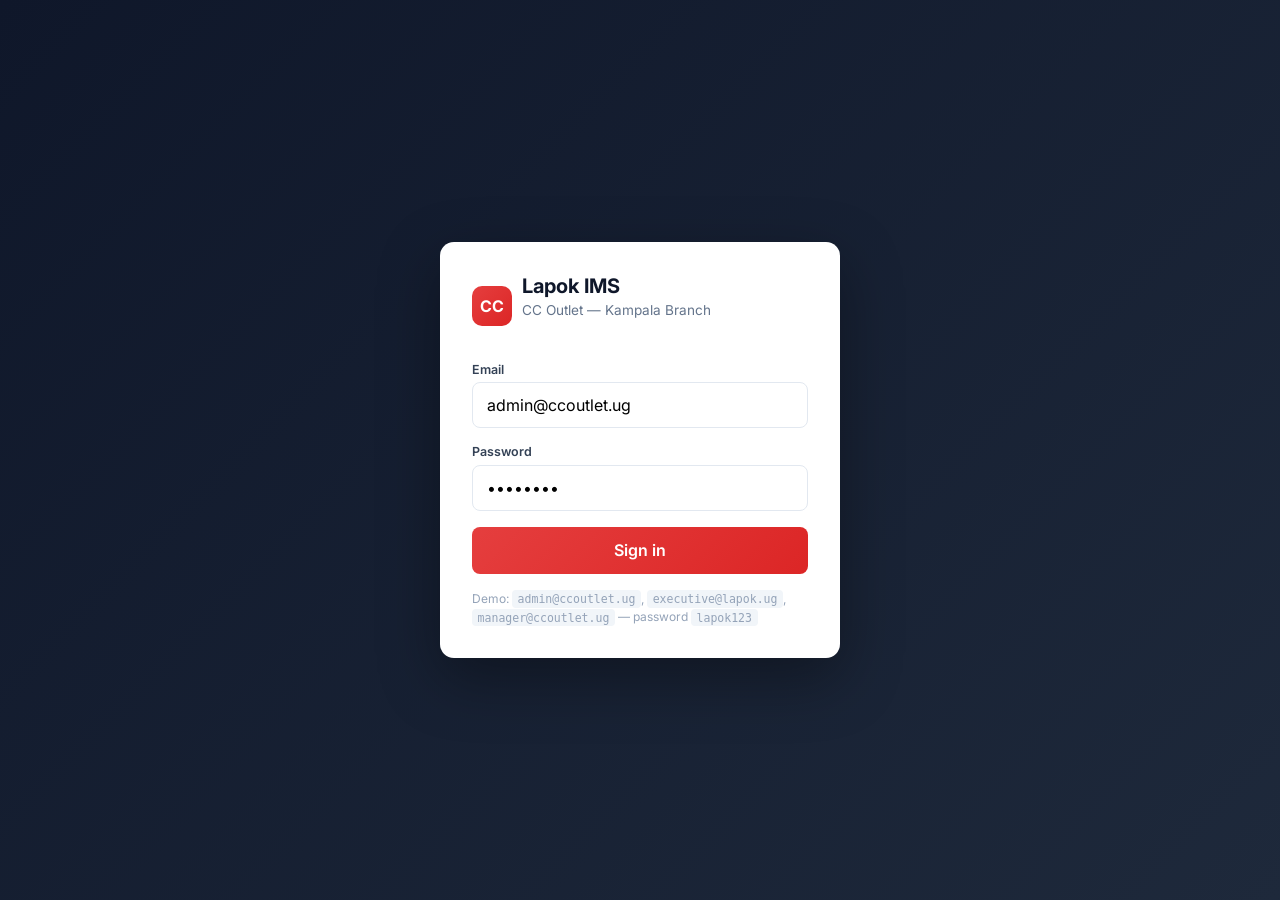
==== public/index.html @ 4b1fe51d "added new files" ====
<!DOCTYPE html>
<html lang="en">
<head>
<meta charset="UTF-8">
<meta name="viewport" content="width=device-width,initial-scale=1.0,maximum-scale=1.0">
<title>Lapok IMS</title>
<style>
@import url('https://fonts.googleapis.com/css2?family=Inter:wght@300;400;500;600;700&display=swap');
*{box-sizing:border-box;margin:0;padding:0}
:root{
  --red:#E53E3E;--red-dark:#C53030;--red-glow:rgba(229,62,62,.12);--red-light:#FEE2E2;
  --black:#0F172A;--surface:#F9FAFB;--white:#FFFFFF;
  --gray:#64748B;--gray-mid:#94A3B8;--gray-light:#E2E8F0;--gray-dark:#1E293B;
  --gold:#D97706;--accent:#3B82F6;
  --shadow:0 4px 6px rgba(15,23,42,.07),0 10px 24px rgba(15,23,42,.08);
  --shadow-lg:0 10px 30px rgba(15,23,42,.12),0 20px 50px rgba(15,23,42,.1);
  --gradient-primary:linear-gradient(135deg,#E53E3E 0%,#DC2626 100%);
  --gradient-dark:linear-gradient(135deg,#0F172A 0%,#1E293B 100%);
  --r:8px;--rl:12px;--sb:240px;
  --transition:all 0.3s cubic-bezier(0.4,0,0.2,1);
}
html,body{height:100%;font-family:'Inter',system-ui,-apple-system,sans-serif;background:linear-gradient(135deg,#FFFFFF 0%,#F9FAFB 100%);color:var(--black);font-size:13.5px;letter-spacing:-0.3px}
.app{display:flex;min-height:100vh}

/* ── SIDEBAR ── */
.sidebar{width:var(--sb);background:var(--gradient-dark);display:flex;flex-direction:column;flex-shrink:0;position:fixed;top:0;left:0;height:100vh;z-index:100;overflow-y:auto;transition:transform .3s;box-shadow:4px 0 20px rgba(15,23,42,.1)}
.sidebar::before{content:'';position:absolute;top:-60px;left:-60px;width:220px;height:220px;background:radial-gradient(circle,rgba(229,62,62,.1) 0%,transparent 70%);pointer-events:none}
.sidebar-logo{padding:1.2rem 1rem 1rem;border-bottom:1px solid rgba(255,255,255,.06)}
.logo-top{display:flex;align-items:center;gap:10px;margin-bottom:10px}
.logo-mark{width:36px;height:36px;background:var(--gradient-primary);border-radius:10px;display:flex;align-items:center;justify-content:center;font-weight:700;font-size:14px;color:#fff;flex-shrink:0;box-shadow:0 8px 16px rgba(229,62,62,.3);transition:var(--transition)}
.logo-text{font-size:13px;font-weight:600;color:#fff}
.logo-sub{font-size:10px;color:rgba(255,255,255,.35);letter-spacing:.05em;text-transform:uppercase}
.user-card{background:rgba(255,255,255,.04);border:1px solid rgba(255,255,255,.07);border-radius:8px;padding:10px 12px;margin-top:2px}
.user-name{font-size:13px;font-weight:500;color:rgba(255,255,255,.9)}
.user-email{font-size:11px;color:rgba(255,255,255,.35);margin-top:1px}
.role-pill{display:inline-block;font-size:10px;padding:2px 8px;border-radius:20px;margin-top:6px;font-weight:600;letter-spacing:.03em}
.rp-admin{background:linear-gradient(90deg,var(--red),#FF4D4D);color:#fff}
.rp-manager{background:rgba(255,255,255,.1);color:rgba(255,255,255,.7);border:1px solid rgba(255,255,255,.15)}
.rp-user{background:rgba(201,168,76,.15);color:var(--gold);border:1px solid rgba(201,168,76,.2)}
.nav-section{font-size:9.5px;color:rgba(255,255,255,.22);padding:14px 1rem 5px;text-transform:uppercase;letter-spacing:.1em;font-weight:600}
.nav-item{padding:10px 1rem;cursor:pointer;display:flex;align-items:center;gap:10px;font-size:12.5px;color:rgba(255,255,255,.6);transition:var(--transition);border-left:3px solid transparent;margin:2px 0;min-height:44px;font-weight:500}
.nav-item svg{width:16px;height:16px;flex-shrink:0;opacity:.8;transition:var(--transition)}
.nav-item:hover{background:rgba(255,255,255,.06);color:rgba(255,255,255,.95);border-left-color:transparent;padding-left:calc(1rem + 4px)}
.nav-item.active{background:linear-gradient(90deg,rgba(229,62,62,.25) 0%,transparent 100%);color:#fff;border-left-color:var(--red);font-weight:600}
.role-switcher{padding:.75rem;border-top:1px solid rgba(255,255,255,.06);margin-top:auto}
.rs-label{font-size:9.5px;color:rgba(255,255,255,.25);margin-bottom:6px;text-transform:uppercase;letter-spacing:.08em}
.role-btn{display:flex;align-items:center;width:100%;text-align:left;padding:8px 12px;border:1px solid rgba(255,255,255,.1);border-radius:var(--r);background:transparent;cursor:pointer;font-size:11.5px;color:rgba(255,255,255,.5);margin-bottom:4px;transition:var(--transition);font-family:inherit;min-height:40px;font-weight:500}
.role-btn:hover{background:rgba(255,255,255,.08);color:rgba(255,255,255,.9);border-color:rgba(255,255,255,.2)}
.role-btn.active{background:linear-gradient(90deg,rgba(229,62,62,.2) 0%,transparent 100%);color:#fff;border-color:rgba(229,62,62,.4);font-weight:600}

/* ── MAIN ── */
.main{flex:1;margin-left:var(--sb);display:flex;flex-direction:column;min-height:100vh}
.topbar{background:rgba(255,255,255,.92);backdrop-filter:blur(12px);border-bottom:1px solid rgba(226,232,240,.5);padding:.9rem 1.8rem;display:flex;align-items:center;justify-content:space-between;position:sticky;top:0;z-index:50;gap:10px;flex-wrap:wrap;box-shadow:0 2px 8px rgba(15,23,42,.04)}
.topbar-left{display:flex;align-items:center;gap:10px;min-width:0}
.menu-btn{display:none;background:none;border:1px solid var(--gray-light);border-radius:7px;padding:8px 10px;cursor:pointer;flex-shrink:0;min-height:44px;min-width:44px;align-items:center;justify-content:center}
.topbar-title{font-size:15px;font-weight:600;white-space:nowrap;overflow:hidden;text-overflow:ellipsis}
.topbar-right{display:flex;gap:8px;align-items:center;flex-shrink:0;flex-wrap:wrap}
.tb-chip{display:inline-flex;align-items:center;padding:5px 10px;border-radius:20px;font-size:11.5px;background:var(--surface);border:1px solid var(--gray-light);color:var(--gray);font-weight:500;white-space:nowrap}
.notif-btn{width:44px;height:44px;border-radius:var(--r);background:var(--surface);border:1px solid var(--gray-light);display:flex;align-items:center;justify-content:center;cursor:pointer;position:relative;transition:var(--transition);flex-shrink:0;box-shadow:0 2px 4px rgba(15,23,42,.04)}
.notif-btn:hover{background:#E2E8F0;border-color:var(--gray-mid)}
.notif-dot{width:7px;height:7px;background:var(--red);border-radius:50%;position:absolute;top:6px;right:6px;border:1.5px solid white}
.content{padding:1.5rem;flex:1}
.page{display:none}.page.active{display:block}

/* ── CARDS & LAYOUT ── */
.card{background:var(--white);border:1px solid rgba(226,232,240,.5);border-radius:var(--rl);padding:1.4rem;margin-bottom:1rem;box-shadow:var(--shadow);transition:var(--transition)}
.card:hover{box-shadow:var(--shadow-lg);border-color:var(--gray-light)}
.card-header{display:flex;align-items:center;justify-content:space-between;margin-bottom:.9rem;flex-wrap:wrap;gap:8px}
.card-title{font-size:14px;font-weight:700;color:var(--black);letter-spacing:-0.2px}
.two-col{display:grid;grid-template-columns:1fr 1fr;gap:1rem}
.three-col{display:grid;grid-template-columns:1fr 1fr 1fr;gap:1rem}

/* ── METRICS ── */
.metric-grid{display:grid;grid-template-columns:repeat(6,1fr);gap:10px;margin-bottom:1.25rem}
.metric-card{background:var(--white);border:1px solid var(--gray-light);border-radius:var(--rl);padding:1rem 1.1rem;box-shadow:var(--shadow);position:relative;overflow:hidden}
.metric-card.hi{background:linear-gradient(135deg,var(--red),#C41E1E);border-color:var(--red);box-shadow:0 4px 20px rgba(212,43,43,.3)}
.metric-card.hi .metric-label,.metric-card.hi .metric-value,.metric-card.hi .metric-sub{color:#fff}
.metric-label{font-size:10px;color:var(--gray-mid);margin-bottom:4px;text-transform:uppercase;letter-spacing:.05em;font-weight:600}
.metric-value{font-size:22px;font-weight:700;line-height:1;letter-spacing:-.02em}
.metric-sub{font-size:11px;color:var(--gray-mid);margin-top:3px}
.metric-trend{font-size:11px;font-weight:600;margin-top:3px}
.trend-up{color:#16a34a}.trend-dn{color:var(--red)}

/* ── TABLE ── */
.tbl-wrap{overflow-x:auto;-webkit-overflow-scrolling:touch}
table{width:100%;border-collapse:collapse;font-size:13px;min-width:500px}
th{text-align:left;padding:7px 10px;font-weight:600;font-size:10.5px;color:var(--gray-mid);border-bottom:1.5px solid var(--gray-light);text-transform:uppercase;letter-spacing:.05em;white-space:nowrap}
td{padding:9px 10px;border-bottom:1px solid rgba(0,0,0,.04);vertical-align:middle}
tr:last-child td{border-bottom:none}
tr:hover td{background:rgba(0,0,0,.012)}

/* ── BADGES ── */
.badge{display:inline-flex;align-items:center;font-size:11px;padding:4px 10px;border-radius:20px;font-weight:600;white-space:nowrap;transition:var(--transition)}
.bs{background:#DCFCE7;color:#166534;font-weight:600}.bw{background:#FEF3C7;color:#92400E;font-weight:600}.bd{background:#FEE2E2;color:#991B1B;font-weight:600}.bi{background:#DBEAFE;color:#1E40AF;font-weight:600}.bg{background:#F3F4F6;color:#374151;font-weight:600}.br{background:var(--gradient-primary);color:#fff;box-shadow:0 4px 12px rgba(229,62,62,.3)}.bgold{background:rgba(217,119,6,.12);color:var(--gold);border:1px solid rgba(217,119,6,.2);font-weight:600}
.b-truck{background:#e0f2fe;color:#0369a1}.b-tuk{background:#fdf4ff;color:#7e22ce}

/* ── ALERTS ── */
.alert{padding:12px 16px;border-radius:var(--r);margin-bottom:1rem;font-size:13px;display:flex;align-items:flex-start;gap:12px;line-height:1.6;border:1px solid;transition:var(--transition)}
.a-danger{background:#FEE2E2;color:#7F1D1D;border-color:#FCA5A5;box-shadow:0 4px 12px rgba(229,62,62,.08)}
.a-warning{background:#FFFBEB;color:#78350F;border-color:#FCD34D;box-shadow:0 4px 12px rgba(217,119,6,.08)}
.a-info{background:#EFF6FF;color:#1E3A5F;border-color:#93C5FD;box-shadow:0 4px 12px rgba(59,130,246,.08)}
.a-success{background:#F0FDF4;color:#14532D;border-color:#86EFAC;box-shadow:0 4px 12px rgba(34,197,94,.08)}

/* ── BUTTONS ── */
.btn{display:inline-flex;align-items:center;gap:6px;padding:9px 16px;border:none;border-radius:var(--r);background:var(--white);cursor:pointer;font-size:12.5px;color:var(--black);transition:var(--transition);font-family:inherit;font-weight:600;white-space:nowrap;min-height:44px;border:1px solid var(--gray-light);box-shadow:0 2px 4px rgba(15,23,42,.04)}
.btn:hover{background:var(--surface);border-color:var(--gray);box-shadow:0 4px 12px rgba(15,23,42,.08);transform:translateY(-1px)}
.btn:active{transform:translateY(0)}
.btn-red{background:var(--gradient-primary);color:#fff;border-color:var(--red);box-shadow:0 4px 12px rgba(229,62,62,.25)}
.btn-red:hover{box-shadow:0 8px 20px rgba(229,62,62,.35);transform:translateY(-2px)}
.btn-black{background:var(--black);color:#fff;border-color:var(--black)}
.btn-sm{padding:6px 12px;font-size:11.5px;min-height:36px}
.btn-full{width:100%;justify-content:center;padding:11px;font-size:14px;font-weight:600}
.btn-group{display:flex;gap:8px;flex-wrap:wrap;margin-bottom:1rem}

/* ── FORM ── */
.input,.select-inp,.textarea-inp{padding:10px 12px;border:1.5px solid var(--gray-light);border-radius:var(--r);background:var(--white);color:var(--black);font-size:13px;width:100%;font-family:inherit;transition:var(--transition);min-height:44px;box-shadow:inset 0 1px 2px rgba(15,23,42,.03)}
.input:hover,.select-inp:hover,.textarea-inp:hover{border-color:var(--gray-mid)}
.input:focus,.select-inp:focus,.textarea-inp:focus{outline:none;border-color:var(--red);box-shadow:0 0 0 4px var(--red-light),inset 0 1px 2px rgba(15,23,42,.03)}
.textarea-inp{resize:vertical;min-height:70px}
.form-row{display:grid;grid-template-columns:1fr 1fr;gap:10px;margin-bottom:10px}
.form-group{display:flex;flex-direction:column;gap:5px;margin-bottom:1rem}
.form-group label{font-size:12px;color:var(--black);font-weight:700;letter-spacing:-0.1px;text-transform:capitalize}
.form-section{font-size:11px;font-weight:700;text-transform:uppercase;letter-spacing:.06em;color:var(--gray-mid);margin:14px 0 8px;padding-bottom:4px;border-bottom:1px solid var(--gray-light)}

/* ── PROGRESS ── */
.progress-bar{height:5px;background:var(--gray-light);border-radius:3px;overflow:hidden;margin-top:3px}
.progress-fill{height:100%;border-radius:3px}
.p-red{background:linear-gradient(90deg,#D42B2B,#FF6B6B)}
.p-amber{background:linear-gradient(90deg,#D97706,#FBBF24)}
.p-green{background:linear-gradient(90deg,#16a34a,#4ade80)}

/* ── MODAL ── */
.modal-overlay{position:fixed;inset:0;background:rgba(0,0,0,.55);display:none;align-items:flex-end;justify-content:center;z-index:300;backdrop-filter:blur(3px)}
.modal-overlay.open{display:flex}
.modal{background:var(--white);border-radius:16px 16px 0 0;padding:1.6rem;width:100%;max-width:540px;max-height:92vh;overflow-y:auto;box-shadow:0 -20px 60px rgba(15,23,42,.2);backdrop-filter:blur(12px)}
@media(min-width:600px){.modal-overlay{align-items:center}.modal{border-radius:16px;max-height:88vh}}
.modal-handle{width:44px;height:4px;background:linear-gradient(90deg,transparent 0%,var(--gray-light) 50%,transparent 100%);border-radius:2px;margin:0 auto 1.3rem}
.modal-title{font-size:16px;font-weight:700;margin-bottom:1.2rem;letter-spacing:-0.3px;color:var(--black)}
.modal-actions{display:flex;justify-content:flex-end;gap:10px;margin-top:1.4rem;border-top:1px solid rgba(226,232,240,.5);padding-top:1.2rem}

/* ── MISC ── */
.receipt-box{font-family:'Courier New',monospace;font-size:11.5px;background:#fafafa;border:1px solid var(--gray-light);padding:1rem;border-radius:8px;line-height:1.9;white-space:pre-wrap;color:#1a1a1a}
.divider{border:none;border-top:1px solid linear-gradient(90deg,transparent 0%,var(--gray-light) 50%,transparent 100%);margin:.8rem 0}
.chip{display:inline-flex;align-items:center;padding:4px 12px;border-radius:20px;font-size:11.5px;background:var(--surface);border:1px solid var(--gray-light);color:var(--gray);font-weight:600;transition:var(--transition)}
.qty-inp{width:65px;padding:7px 8px;border:1.5px solid var(--gray-light);border-radius:6px;font-size:13px;font-family:inherit;background:var(--white);color:var(--black);min-height:36px}
.avatar{width:36px;height:36px;border-radius:50%;display:flex;align-items:center;justify-content:center;font-size:12px;font-weight:700;flex-shrink:0;background:var(--gradient-primary);color:#fff;box-shadow:0 4px 12px rgba(229,62,62,.25);transition:var(--transition)}
.av-red{background:#fee2e2;color:var(--red)}.av-blk{background:#f3f4f6;color:#374151}
.toggle{position:relative;display:inline-block;width:50px;height:28px;cursor:pointer;border-radius:14px;background:var(--gray-light);border:none;transition:var(--transition)}
.toggle input{opacity:0;width:0;height:0}
.slider{position:absolute;inset:0;background:var(--gray-light);border-radius:22px;transition:var(--transition)}
.slider:before{content:'';position:absolute;height:22px;width:22px;left:2px;bottom:3px;background:white;border-radius:50%;transition:var(--transition);box-shadow:0 2px 6px rgba(15,23,42,.1)}
input:checked+.slider{background:var(--gradient-primary)}
input:checked+.slider:before{transform:translateX(20px);box-shadow:0 2px 8px rgba(229,62,62,.3)}

/* ── VEHICLE CARD ── */
.vehicle-card{border:1px solid rgba(226,232,240,.5);border-radius:var(--rl);padding:16px;margin-bottom:10px;background:var(--white);box-shadow:var(--shadow);transition:var(--transition)}
.vehicle-card:hover{border-color:var(--gray-light);box-shadow:var(--shadow-lg);transform:translateY(-1px)}
.vehicle-card.active-v{border-color:var(--red);background:#fff8f8}
.vehicle-icon{width:44px;height:44px;border-radius:10px;display:flex;align-items:center;justify-content:center;font-size:22px;flex-shrink:0}
.vi-truck{background:#e0f2fe}.vi-tuk{background:#fdf4ff}
.vehicle-info{flex:1;min-width:0}
.vehicle-name{font-size:13.5px;font-weight:600}
.vehicle-detail{font-size:12px;color:var(--gray-mid);margin-top:2px}

/* ── DELIVERY RECORD ── */
.delivery-card{border:1px solid var(--gray-light);border-radius:var(--r);padding:12px 14px;margin-bottom:8px;background:var(--surface)}
.delivery-header{display:flex;justify-content:space-between;align-items:center;margin-bottom:6px;flex-wrap:wrap;gap:6px}

/* ── ROUTE ── */
.route-map{position:relative;padding:.5rem 0}
.route-line{position:absolute;left:21px;top:10px;bottom:10px;width:2px;background:var(--gray-light)}
.route-fill{position:absolute;left:21px;top:10px;width:2px;background:linear-gradient(180deg,var(--red),#FF6B6B);border-radius:1px}
.stop{display:flex;align-items:flex-start;gap:12px;margin-bottom:14px;position:relative;z-index:1}
.stop-dot{width:20px;height:20px;border-radius:50%;flex-shrink:0;margin-top:1px;border:2.5px solid var(--white);box-shadow:0 0 0 1.5px var(--gray-light)}
.stop-dot.done{background:var(--red);box-shadow:0 0 0 1.5px var(--red)}
.stop-dot.active{background:var(--white);box-shadow:0 0 0 2px var(--red)}
.stop-dot.pending{background:var(--surface)}

/* ── CUST CARD ── */
.cust-card{border:1px solid rgba(226,232,240,.5);border-radius:var(--r);padding:14px;margin-bottom:8px;cursor:pointer;background:var(--white);box-shadow:var(--shadow);transition:var(--transition)}
.cust-card:hover{border-color:var(--red);box-shadow:var(--shadow-lg);transform:translateY(-1px)}
.cust-card.selected{border-color:var(--red);background:linear-gradient(135deg,#FFF8F8 0%,#FFFFFF 100%);box-shadow:0 0 0 2px var(--red-light)}

/* ── EOD ── */
.eod-sec{background:var(--surface);border-radius:var(--r);padding:1rem;margin-bottom:.8rem;border:1px solid var(--gray-light)}
.recon-row{display:flex;justify-content:space-between;padding:7px 0;border-bottom:1px solid rgba(0,0,0,.05);font-size:13px}
.recon-row:last-child{border-bottom:none}
.surplus{color:#16a34a;font-weight:600}.deficit{color:var(--red);font-weight:600}

/* ── TIMELINE ── */
.timeline{padding-left:10px}
.tl-item{position:relative;padding:0 0 13px 20px;border-left:2px solid var(--gray-light)}
.tl-item:last-child{border-left-color:transparent}
.tl-dot{position:absolute;left:-7px;top:3px;width:12px;height:12px;border-radius:50%;background:var(--red);border:2px solid var(--white)}
.tl-time{font-size:11px;color:var(--gray-mid);font-weight:500}
.tl-text{font-size:13px;margin-top:2px}

/* ── CHART ── */
canvas{display:block;width:100%!important}
.chart-legend{display:flex;gap:14px;flex-wrap:wrap;margin-top:10px}
.legend-item{display:flex;align-items:center;gap:5px;font-size:11.5px;color:var(--gray)}
.legend-dot{width:9px;height:9px;border-radius:50%;flex-shrink:0}

/* ── OVERLAY for mobile sidebar ── */
.sidebar-overlay{display:none;position:fixed;inset:0;background:rgba(0,0,0,.5);z-index:99}
.sidebar-overlay.show{display:block}

/* ════════════════════════════════════════════════ */
/* ── RESPONSIVE DESIGN — Comprehensive Breakpoints ── */
/* ════════════════════════════════════════════════ */

/* 1440px & UP: Large Desktop */
@media(min-width:1920px){:root{--sb:240px}.metric-grid{grid-template-columns:repeat(6,1fr);gap:12px}.topbar{padding:0.8rem 1.8rem}.content{padding:1.8rem}}

/* 1440px: Desktop */
@media(max-width:1919px){:root{--sb:240px}.metric-grid{grid-template-columns:repeat(5,1fr);gap:11px}}

/* 1024px: Laptop */
@media(max-width:1439px){:root{--sb:240px}.metric-grid{grid-template-columns:repeat(4,1fr);gap:10px}.topbar{padding:0.7rem 1.4rem}.content{padding:1.4rem}table{min-width:420px;font-size:12.5px}th,td{padding:7px 9px}}

/* 1024px: Tablet Landscape */
@media(max-width:1023px){:root{--sb:240px}.metric-grid{grid-template-columns:repeat(3,1fr);gap:10px}.two-col{grid-template-columns:1fr 1fr;gap:1rem}.three-col{grid-template-columns:1fr 1fr;gap:1rem}.topbar{padding:0.65rem 1.2rem;font-size:13px}.content{padding:1.2rem}.card{padding:1rem 1.2rem}table{min-width:380px;font-size:12px}th,td{padding:7px 8px}.metric-value{font-size:20px}.metric-label{font-size:9px}.metric-sub{font-size:10px}}

/* 768px: Tablet Portrait */
@media(max-width:768px){:root{--sb:0px}.sidebar{transform:translateX(-100%)}.sidebar.open{transform:translateX(0)}.main{margin-left:0}.menu-btn{display:flex}.topbar{padding:0.6rem 1rem;font-size:13px}.topbar-left{flex:1}.topbar-right{order:3;width:100%;margin-top:0.5rem;justify-content:flex-end}.content{padding:1rem}.card{padding:1rem}.card-header{gap:6px}.card-title{font-size:12.5px}.two-col,.three-col{grid-template-columns:1fr}.form-row{grid-template-columns:1fr}.metric-grid{grid-template-columns:repeat(3,1fr);gap:9px}.metric-card{padding:0.9rem}.metric-value{font-size:18px}.metric-label{font-size:9px}.metric-sub{font-size:10px}table{min-width:350px;font-size:12px}th,td{padding:6px 8px}.tb-chip.hide-sm{display:none}.btn{padding:7px 12px;font-size:12px;min-height:40px}.btn-sm{padding:5px 10px;min-height:36px}.input,.select-inp,.textarea-inp{font-size:12px;min-height:40px;padding:7px 10px}.qty-inp{min-height:36px;font-size:12px;width:60px}.topbar-title{font-size:14px}html,body{font-size:13px}}

/* 640px: Tablet Portrait — Optimized */
@media(max-width:640px){.metric-grid{grid-template-columns:repeat(2,1fr);gap:8px}.metric-card{padding:0.85rem}.metric-value{font-size:17px}.content{padding:0.9rem}.card{padding:0.95rem 1rem}table{min-width:300px;font-size:11.5px}th,td{padding:6px 7px}.topbar{padding:0.55rem 0.9rem}.btn-group{gap:6px}.btn{padding:6px 11px;font-size:11.5px}.form-row{gap:8px;margin-bottom:8px}.vehicle-card{padding:12px}.vehicle-icon{width:40px;height:40px;font-size:20px}.modal{padding:1.2rem;border-radius:14px 14px 0 0}.modal-title{font-size:14px}}

/* 480px: Large Phone */
@media(max-width:480px){:root{--r:8px;--rl:12px}html,body{font-size:12px}.topbar{padding:0.5rem 0.8rem;gap:8px}.topbar-title{font-size:13px}.topbar-right{width:100%;margin-top:0.4rem}.content{padding:0.75rem}.card{padding:0.85rem;margin-bottom:0.8rem;border-radius:var(--rl)}.card-header{gap:5px;margin-bottom:0.8rem}.card-title{font-size:12px}.metric-grid{grid-template-columns:repeat(2,1fr);gap:8px}.metric-card{padding:0.8rem;border-radius:var(--rl)}.metric-value{font-size:16px}.metric-label{font-size:8.5px;margin-bottom:3px}.metric-sub{font-size:9px}table{min-width:280px;font-size:11px}th,td{padding:5px 6px;font-size:11px}.badge{padding:2px 6px;font-size:10px}.alert{padding:8px 10px;font-size:12px}.btn{padding:6px 10px;font-size:11px;min-height:40px}.btn-sm{padding:5px 9px;font-size:10px;min-height:36px}.btn-full{padding:10px;font-size:13px}.input,.select-inp,.textarea-inp{font-size:12px;padding:7px 9px;min-height:40px}.textarea-inp{min-height:60px}.qty-inp{width:55px;padding:6px 7px;min-height:36px;font-size:11px}.form-group label{font-size:11px}.form-section{font-size:10px;margin:12px 0 6px}.chip{padding:2px 8px;font-size:10px}.btn-group{gap:5px}.two-col,.three-col{gap:0.8rem}.form-row{gap:6px;margin-bottom:8px}.vehicle-card{padding:10px;margin-bottom:6px}.vehicle-icon{width:36px;height:36px;font-size:18px}.vehicle-name{font-size:12px}.vehicle-detail{font-size:11px}.modal{padding:1.1rem;border-radius:12px 12px 0 0}.modal-title{font-size:13px}.modal-handle{margin-bottom:1rem}canvas{height:100px!important}.chart-legend{gap:10px;font-size:10px}.legend-item{font-size:10px}.receipt-box{font-size:10.5px;padding:0.8rem}.stop{gap:10px;margin-bottom:12px}.stop-dot{width:18px;height:18px;border:2px solid var(--white)}.tl-item{padding:0 0 10px 18px}.tl-dot{width:10px;height:10px;left:-6px}.recon-row{font-size:12px;padding:6px 0}.topbar-left{gap:8px}}

/* 375px: iPhone 12 / Standard Phone */
@media(max-width:375px){:root{--r:7px;--rl:10px}html,body{font-size:11.5px}.topbar{padding:0.45rem 0.7rem}.topbar-title{font-size:12px}.menu-btn{padding:6px 8px;min-width:40px}.content{padding:0.65rem}.card{padding:0.75rem;margin-bottom:0.7rem}.card-header{gap:4px}.card-title{font-size:11.5px}.metric-grid{grid-template-columns:repeat(2,1fr);gap:6px}.metric-card{padding:0.75rem}.metric-value{font-size:15px}.metric-label{font-size:8px}.metric-sub{font-size:8.5px}table{min-width:260px;font-size:10px}th{font-size:9px;padding:4px 5px}td{padding:4px 5px}.badge{padding:1px 5px;font-size:9px}.alert{padding:7px 9px;font-size:11px}.btn{padding:5px 9px;font-size:10px;min-height:38px}.btn-sm{padding:4px 8px;font-size:9px;min-height:34px}.input,.select-inp,.textarea-inp{font-size:11px;padding:6px 8px;min-height:38px}.qty-inp{width:50px;padding:5px 6px;min-height:34px;font-size:10px}.form-group label{font-size:10px}.form-section{font-size:9px;margin:10px 0 5px}.vehicle-card{padding:9px;margin-bottom:5px}.vehicle-icon{width:32px;height:32px;font-size:16px}.vehicle-name{font-size:11px}.vehicle-detail{font-size:10px}.modal{padding:1rem}.modal-title{font-size:12px}.btn-group{gap:4px}.two-col,.three-col{gap:0.7rem}.form-row{gap:5px;margin-bottom:7px}.chip{padding:2px 7px;font-size:9px}canvas{height:80px!important}.chart-legend{gap:8px;font-size:9px}.notif-btn{width:40px;height:40px}.avatar{width:28px;height:28px;font-size:10px}.stop{gap:8px}.stop-dot{width:16px;height:16px}.tl-item{padding:0 0 8px 16px}.tl-dot{width:9px;height:9px;left:-5px}.recon-row{font-size:11px;padding:5px 0}.topbar-left{gap:6px}.receipt-box{font-size:10px;padding:0.7rem}}

/* 320px: Small Android Phone */
@media(max-width:320px){:root{--r:6px;--rl:9px}html,body{font-size:11px}.topbar{padding:0.4rem 0.6rem;gap:4px}.topbar-title{font-size:11px}.menu-btn{padding:5px 6px;min-width:36px;width:36px;height:36px}.notif-btn{width:36px;height:36px}.content{padding:0.6rem}.card{padding:0.7rem;margin-bottom:0.6rem}.card-header{flex-direction:column;align-items:flex-start}.card-title{font-size:11px}.metric-grid{grid-template-columns:1fr;gap:6px}.metric-card{padding:0.7rem}.metric-value{font-size:14px}.metric-label{font-size:7.5px}.metric-sub{font-size:8px}table{min-width:240px;font-size:9px}th{font-size:8px;padding:3px 4px}td{padding:3px 4px}.badge{padding:1px 4px;font-size:8px}.alert{padding:6px 8px;font-size:10px}.btn{padding:5px 8px;font-size:9.5px;min-height:36px}.btn-sm{padding:4px 7px;font-size:8.5px;min-height:32px}.input,.select-inp,.textarea-inp{font-size:10px;padding:6px 7px;min-height:36px}.qty-inp{width:48px;padding:5px 5px;min-height:32px;font-size:9px}.form-group label{font-size:9.5px}.form-section{font-size:8px;margin:8px 0 4px}.vehicle-card{padding:8px;margin-bottom:4px}.vehicle-icon{width:28px;height:28px;font-size:14px}.vehicle-name{font-size:10px}.vehicle-detail{font-size:9px}.modal{padding:0.95rem;border-radius:10px 10px 0 0}.modal-title{font-size:11px}.modal-handle{width:35px;margin-bottom:0.9rem}.btn-group{gap:3px;flex-direction:column}.btn-group .btn{width:100%}.two-col,.three-col{gap:0.6rem}.form-row{gap:4px;margin-bottom:6px;grid-template-columns:1fr}.chip{padding:1px 6px;font-size:8px}.avatar{width:24px;height:24px;font-size:8px}canvas{height:70px!important}.chart-legend{gap:6px;font-size:8px;flex-direction:column}.receipt-box{font-size:9px;padding:0.6rem;line-height:1.6}.stop{gap:6px;margin-bottom:10px}.stop-dot{width:14px;height:14px;border:1.5px}.tl-item{padding:0 0 6px 14px}.tl-dot{width:8px;height:8px;left:-4px}.recon-row{font-size:10px;padding:4px 0}.topbar-left{gap:4px}.tb-chip{font-size:10px;padding:4px 8px}}
</style>
</head>
<body data-auth="required">
<div class="sidebar-overlay" id="sidebarOverlay" onclick="closeSidebar()"></div>
<div class="app">

<!-- SIDEBAR -->
<div class="sidebar" id="sidebar">
  <div class="sidebar-logo">
    <div class="logo-top">
      <div class="logo-mark">CC</div>
      <div><div class="logo-text">Outlet IMS</div><div class="logo-sub">Kampala Branch</div></div>
    </div>
    <div class="user-card">
      <div style="display:flex;align-items:center;gap:10px">
        <div class="avatar" id="sidebarAvatar">JO</div>
        <div>
          <div class="user-name" id="sidebarName">John Okello</div>
          <div class="user-email" id="sidebarEmail">admin@ccoutlet.ug</div>
          <span class="role-pill rp-admin" id="roleBadge">Admin</span>
        </div>
      </div>
    </div>
  </div>
  <div id="navMenu"></div>
  <div class="role-switcher">
    <div class="rs-label">Account</div>
    <button class="role-btn" type="button" onclick="showPage('user-profile');closeSidebar()">Profile &amp; password</button>
    <button class="role-btn" type="button" onclick="logoutApp()" style="color:#fca5a5;border-color:rgba(252,165,165,.35)">Log out</button>
  </div>
</div>

<!-- MAIN -->
<div class="main">
<div class="topbar">
  <div class="topbar-left">
    <button class="menu-btn" onclick="openSidebar()">
      <svg width="16" height="16" viewBox="0 0 24 24" fill="none" stroke="currentColor" stroke-width="2.5"><line x1="3" y1="6" x2="21" y2="6"/><line x1="3" y1="12" x2="21" y2="12"/><line x1="3" y1="18" x2="21" y2="18"/></svg>
    </button>
    <span class="topbar-title" id="topbarTitle">Dashboard</span>
  </div>
  <div class="topbar-right">
    <div class="tb-chip hide-sm" id="clockChip">--:--</div>
    <div class="tb-chip hide-sm" style="color:var(--red);border-color:#fca5a5;background:#fff0f0">07 May 2026</div>
    <div class="notif-btn" onclick="openModal('notifModal')">
      <svg viewBox="0 0 24 24" fill="none" stroke="currentColor" stroke-width="2" width="15" height="15"><path d="M18 8A6 6 0 0 0 6 8c0 7-3 9-3 9h18s-3-2-3-9"/><path d="M13.73 21a2 2 0 0 1-3.46 0"/></svg>
      <div class="notif-dot"></div>
    </div>
  </div>
</div>

<div class="content">

<!-- ══════════ ADMIN DASHBOARD ══════════ -->
<div class="page active" id="page-admin-dashboard">
  <div class="alert a-danger"><span>⚠</span><div><strong>Low stock:</strong> Coke 500ml (42 cartons) and Sprite 1L (18 cartons) below minimum of 80. <a href="#" onclick="showPage('admin-order');return false" style="color:var(--red);font-weight:600">Order now →</a></div></div>
  <div class="metric-grid">
    <div class="metric-card hi"><div class="metric-label">Warehouse</div><div class="metric-value">1,284</div><div class="metric-sub">cartons total</div></div>
    <div class="metric-card"><div class="metric-label">Revenue today</div><div class="metric-value">3.72M</div><div class="metric-sub">UGX</div><div class="metric-trend trend-up">↑ 8%</div></div>
    <div class="metric-card"><div class="metric-label">Cartons sold</div><div class="metric-value">186</div><div class="metric-sub">today</div></div>
    <div class="metric-card"><div class="metric-label">Revenue MTD</div><div class="metric-value">84.2M</div><div class="metric-sub">UGX</div></div>
    <div class="metric-card"><div class="metric-label">Vehicles out</div><div class="metric-value">3<span style="font-size:14px;font-weight:400;color:var(--gray-mid)">/4</span></div><div class="metric-sub">active now</div></div>
    <div class="metric-card"><div class="metric-label">Edit requests</div><div class="metric-value">2</div><div class="metric-sub pending">pending</div></div>
  </div>
  <div class="two-col">
    <div class="card">
      <div class="card-header"><span class="card-title">Sales vs Expenses vs Profit</span><span class="chip">May 2026</span></div>
      <canvas id="mainChart" height="180"></canvas>
      <div class="chart-legend">
        <div class="legend-item"><div class="legend-dot" style="background:#D42B2B"></div>Sales</div>
        <div class="legend-item"><div class="legend-dot" style="background:#374151"></div>Expenses</div>
        <div class="legend-item"><div class="legend-dot" style="background:#16a34a"></div>Profit</div>
      </div>
    </div>
    <div class="card">
      <div class="card-header"><span class="card-title">Product share — MTD</span></div>
      <canvas id="donutChart" height="180"></canvas>
      <div class="chart-legend" style="justify-content:center">
        <div class="legend-item"><div class="legend-dot" style="background:#D42B2B"></div>Coke 500ml</div>
        <div class="legend-item"><div class="legend-dot" style="background:#374151"></div>Coke 1L</div>
        <div class="legend-item"><div class="legend-dot" style="background:#D97706"></div>Fanta</div>
        <div class="legend-item"><div class="legend-dot" style="background:#1d4ed8"></div>Sprite</div>
        <div class="legend-item"><div class="legend-dot" style="background:#16a34a"></div>Novida</div>
      </div>
    </div>
  </div>
  <div class="card">
    <div class="card-header"><span class="card-title">Monthly profit trend — 2026</span><div class="tb-chip" style="color:#16a34a;border-color:#86efac;background:#f0fdf4">↑ 14% vs last quarter</div></div>
    <canvas id="profitChart" height="130"></canvas>
  </div>
  <div class="two-col">
    <div class="card">
      <div class="card-header"><span class="card-title">Fleet status</span><button class="btn btn-sm btn-red" onclick="showPage('admin-fleet')">Manage fleet</button></div>
      <div class="tbl-wrap"><table>
        <tr><th>Vehicle</th><th>Type</th><th>Driver</th><th>Cadet</th><th>Status</th></tr>
        <tr><td><strong>KCA 201T</strong></td><td><span class="badge b-truck">Truck</span></td><td>Ruth Nambi</td><td>Moses Otieno</td><td><span class="badge bs">On route</span></td></tr>
        <tr><td><strong>KCB 774Y</strong></td><td><span class="badge b-truck">Truck</span></td><td>Grace Apio</td><td>Moses Otieno</td><td><span class="badge bs">On route</span></td></tr>
        <tr><td><strong>TUK-001</strong></td><td><span class="badge b-tuk">Tuktuk</span></td><td>David Ssemuju</td><td>Amina Kirabo</td><td><span class="badge bs">On route</span></td></tr>
        <tr><td><strong>TUK-002</strong></td><td><span class="badge b-tuk">Tuktuk</span></td><td>Joseph Okello</td><td>—</td><td><span class="badge bg">Available</span></td></tr>
      </table></div>
    </div>
    <div class="card">
      <div class="card-header"><span class="card-title">Activity log</span></div>
      <div class="timeline">
        <div class="tl-item"><div class="tl-dot"></div><div class="tl-time">14:22</div><div class="tl-text">David S. requested edit on RCP-0507-4421</div></div>
        <div class="tl-item"><div class="tl-dot"></div><div class="tl-time">13:15</div><div class="tl-text">Manager confirmed 3 sales — UGX 680,000</div></div>
        <div class="tl-item"><div class="tl-dot"></div><div class="tl-time">11:00</div><div class="tl-text">KCB 774Y loaded 120 cartons, departed</div></div>
        <div class="tl-item"><div class="tl-dot"></div><div class="tl-time">09:45</div><div class="tl-text">Delivery from Coca-Cola — 350 cartons, KCA 201T</div></div>
        <div class="tl-item"><div class="tl-dot"></div><div class="tl-time">08:30</div><div class="tl-text">TUK-001 loaded — 40 cartons, David S. dispatched</div></div>
      </div>
    </div>
  </div>
</div>

<!-- ADMIN USERS —— live data from /api/users/fetch_users.php -->
<div class="page" id="page-admin-users">
  <!-- top action bar -->
  <div style="display:flex;align-items:center;gap:10px;flex-wrap:wrap;margin-bottom:1rem">
    <button class="btn btn-red" onclick="openModal('addUserModal')">
      <svg viewBox="0 0 24 24" fill="none" stroke="currentColor" stroke-width="2.5" width="14" height="14"><line x1="12" y1="5" x2="12" y2="19"/><line x1="5" y1="12" x2="19" y2="12"/></svg>
      Add user
    </button>
    <span class="chip" id="umCount" style="margin-left:auto"></span>
  </div>
  <!-- filter row -->
  <div style="display:flex;gap:8px;flex-wrap:wrap;margin-bottom:1rem">
    <input class="input" id="umSearch" style="max-width:280px;flex:1" type="text" placeholder="Search name, email, national ID, phone…" oninput="filterUserTable(this.value)">
    <select class="select-inp" style="max-width:180px" onchange="filterUserTable(document.getElementById('umSearch').value)" id="umRoleFilter">
      <option value="">All roles</option>
      <option value="admin">Admin</option>
      <option value="manager">Manager</option>
      <option value="accountant">Accountant</option>
      <option value="driver">Driver</option>
      <option value="cadet">Cadet</option>
      <option value="field_user">Field User</option>
    </select>
  </div>
  <!-- stats row -->
  <div class="three-col" style="margin-bottom:1rem">
    <div class="metric-card" style="padding:.9rem 1rem">
      <div class="metric-label">Total staff</div>
      <div class="metric-value" id="umStatTotal" style="font-size:20px">—</div>
    </div>
    <div class="metric-card" style="padding:.9rem 1rem">
      <div class="metric-label">Active accounts</div>
      <div class="metric-value" id="umStatActive" style="font-size:20px">—</div>
    </div>
    <div class="metric-card" style="padding:.9rem 1rem">
      <div class="metric-label">Inactive / suspended</div>
      <div class="metric-value" id="umStatInactive" style="font-size:20px">—</div>
    </div>
  </div>
  <!-- user table -->
  <div class="card">
    <div class="card-header">
      <span class="card-title">System users</span>
      <button class="btn btn-sm" onclick="loadUserManagement()">
        <svg viewBox="0 0 24 24" fill="none" stroke="currentColor" stroke-width="2" width="13" height="13"><polyline points="1 4 1 10 7 10"/><path d="M3.51 15a9 9 0 1 0 .49-4.5"/></svg>
        Refresh
      </button>
    </div>
    <div class="tbl-wrap">
      <table>
        <thead>
          <tr><th>Name &amp; email</th><th>Role</th><th>National ID</th><th>Phone</th><th>Vehicle</th><th>Active</th><th>Actions</th></tr>
        </thead>
        <tbody id="userTableBody">
          <tr><td colspan="7" style="text-align:center;padding:2rem;color:var(--gray-mid)">Loading users…</td></tr>
        </tbody>
      </table>
    </div>
  </div>
</div>

<!-- ADMIN FLEET -->
<div class="page" id="page-admin-fleet">
  <div class="btn-group"><button class="btn btn-red" onclick="openModal('addVehicleModal')">+ Add vehicle</button></div>
  <div class="two-col">
    <div>
      <div class="card" style="border-top:3px solid #0369a1">
        <div class="card-title" style="margin-bottom:.9rem">🚛 Trucks (2)</div>
        <div style="display:flex;align-items:center;gap:12px;padding:10px 0;border-bottom:1px solid var(--gray-light)">
          <div class="vehicle-icon vi-truck">🚛</div>
          <div class="vehicle-info">
            <div class="vehicle-name">KCA 201T — Isuzu NPR</div>
            <div class="vehicle-detail">Driver: Ruth Nambi · Plate: KCA 201T · Capacity: 150 cartons</div>
            <div style="margin-top:5px"><span class="badge bs">On route</span> <span class="badge b-truck">Kampala Central</span></div>
          </div>
          <button class="btn btn-sm" onclick="openModal('vehicleDetailModal')">View</button>
        </div>
        <div style="display:flex;align-items:center;gap:12px;padding:10px 0">
          <div class="vehicle-icon vi-truck">🚛</div>
          <div class="vehicle-info">
            <div class="vehicle-name">KCB 774Y — Mercedes Sprinter</div>
            <div class="vehicle-detail">Driver: Grace Apio · Plate: KCB 774Y · Capacity: 120 cartons</div>
            <div style="margin-top:5px"><span class="badge bs">On route</span> <span class="badge b-truck">Mukono</span></div>
          </div>
          <button class="btn btn-sm" onclick="openModal('vehicleDetailModal')">View</button>
        </div>
      </div>
    </div>
    <div>
      <div class="card" style="border-top:3px solid #7e22ce">
        <div class="card-title" style="margin-bottom:.9rem">🛺 Tuktuks (2)</div>
        <div style="display:flex;align-items:center;gap:12px;padding:10px 0;border-bottom:1px solid var(--gray-light)">
          <div class="vehicle-icon vi-tuk">🛺</div>
          <div class="vehicle-info">
            <div class="vehicle-name">TUK-001</div>
            <div class="vehicle-detail">Rider: David Ssemuju · Reg: UAN 441R · Capacity: 40 cartons</div>
            <div style="margin-top:5px"><span class="badge bs">On route</span> <span class="badge b-tuk">Owino / Katwe</span></div>
          </div>
          <button class="btn btn-sm" onclick="openModal('vehicleDetailModal')">View</button>
        </div>
        <div style="display:flex;align-items:center;gap:12px;padding:10px 0">
          <div class="vehicle-icon vi-tuk">🛺</div>
          <div class="vehicle-info">
            <div class="vehicle-name">TUK-002</div>
            <div class="vehicle-detail">Rider: Joseph Okello · Reg: UAN 552S · Capacity: 40 cartons</div>
            <div style="margin-top:5px"><span class="badge bg">Available</span></div>
          </div>
          <button class="btn btn-sm" onclick="openModal('vehicleDetailModal')">View</button>
        </div>
      </div>
    </div>
  </div>
  <div class="card">
    <div class="card-header"><span class="card-title">Today's dispatch log</span></div>
    <div class="tbl-wrap"><table>
      <tr><th>Vehicle</th><th>Type</th><th>Driver</th><th>Cadet</th><th>Departed</th><th>Load (cartons)</th><th>Route</th><th>Returned</th><th>Status</th></tr>
      <tr><td>KCA 201T</td><td><span class="badge b-truck">Truck</span></td><td>Ruth N.</td><td>Moses O.</td><td>08:15</td><td>120</td><td>Kampala Central</td><td>—</td><td><span class="badge bs">Out</span></td></tr>
      <tr><td>KCB 774Y</td><td><span class="badge b-truck">Truck</span></td><td>Grace A.</td><td>Moses O.</td><td>08:45</td><td>80</td><td>Mukono</td><td>—</td><td><span class="badge bs">Out</span></td></tr>
      <tr><td>TUK-001</td><td><span class="badge b-tuk">Tuktuk</span></td><td>David S.</td><td>Amina K.</td><td>09:10</td><td>40</td><td>Owino / Katwe</td><td>13:30 ✓</td><td><span class="badge bg">Returned</span></td></tr>
      <tr><td>TUK-002</td><td><span class="badge b-tuk">Tuktuk</span></td><td>Joseph O.</td><td>—</td><td>—</td><td>—</td><td>—</td><td>—</td><td><span class="badge bg">Available</span></td></tr>
    </table></div>
  </div>
</div>

<!-- ADMIN EDIT REQUESTS -->
<div class="page" id="page-admin-editreqs">
  <div class="alert a-info"><span>ℹ</span>Field users cannot modify sales directly. All changes require manager or admin approval.</div>
  <div class="card">
    <div class="card-header"><span class="card-title">Pending requests</span><span class="badge bd">2 pending</span></div>
    <div class="tbl-wrap"><table>
      <tr><th>Ref</th><th>User</th><th>Type</th><th>Reason</th><th>Details</th><th>Time</th><th>Action</th></tr>
      <tr><td style="font-family:monospace;font-size:11px">RCP-0507-4421</td><td>David S.</td><td><span class="badge bw">Edit</span></td><td>Customer returned 2 cartons</td><td>Coke 500ml ×12→×10</td><td>14:22</td><td><button class="btn btn-sm btn-red" onclick="approveReq(this,'approved')">Approve</button> <button class="btn btn-sm" onclick="approveReq(this,'rejected')">Reject</button></td></tr>
      <tr><td style="font-family:monospace;font-size:11px">RCP-0507-3809</td><td>Grace A.</td><td><span class="badge bd">Cancel</span></td><td>Customer did not pay</td><td>Fanta Orange ×6</td><td>12:55</td><td><button class="btn btn-sm btn-red" onclick="approveReq(this,'approved')">Approve</button> <button class="btn btn-sm" onclick="approveReq(this,'rejected')">Reject</button></td></tr>
    </table></div>
  </div>
</div>

<!-- ADMIN ORDER -->
<div class="page" id="page-admin-order">
  <div class="alert a-warning"><span>⚠</span>Auto-suggested: Coke 500ml and Sprite 1L below minimum threshold.</div>
  <div class="card">
    <div class="card-header"><span class="card-title">New restock order to Coca-Cola Uganda</span></div>
    <div class="tbl-wrap"><table style="margin-bottom:1rem">
      <tr><th>Product</th><th>Warehouse</th><th>Min</th><th>Order qty</th><th>Unit cost</th><th>Est. total</th></tr>
      <tr><td>Coke 500ml</td><td><span class="badge bd">42</span></td><td>80</td><td><input class="qty-inp" type="number" value="200" oninput="calcOrderCost()"></td><td>20,000</td><td id="c1">4,000,000</td></tr>
      <tr><td>Coke 1L</td><td>210</td><td>100</td><td><input class="qty-inp" type="number" value="0" oninput="calcOrderCost()"></td><td>22,000</td><td id="c2">0</td></tr>
      <tr><td>Fanta Orange</td><td>98</td><td>80</td><td><input class="qty-inp" type="number" value="100" oninput="calcOrderCost()"></td><td>18,000</td><td id="c3">1,800,000</td></tr>
      <tr><td>Sprite 1L</td><td><span class="badge bd">18</span></td><td>80</td><td><input class="qty-inp" type="number" value="200" oninput="calcOrderCost()"></td><td>20,000</td><td id="c4">4,000,000</td></tr>
      <tr><td>Novida</td><td>310</td><td>100</td><td><input class="qty-inp" type="number" value="0" oninput="calcOrderCost()"></td><td>20,000</td><td id="c5">0</td></tr>
    </table></div>
    <div style="display:flex;justify-content:space-between;align-items:center;flex-wrap:wrap;gap:10px;border-top:1px solid var(--gray-light);padding-top:.9rem">
      <span style="font-size:14px;font-weight:600">Total: <span id="orderTotal">UGX 9,800,000</span></span>
      <button class="btn btn-red" onclick="alert('Order submitted.\nRef: ORD-2026-0507-001')">Submit order</button>
    </div>
  </div>
</div>

<!-- ADMIN REPORTS -->
<div class="page" id="page-admin-reports">
  <div class="btn-group"><button class="btn btn-red" onclick="alert('PDF exported')">Export PDF</button><button class="btn btn-black" onclick="alert('Board summary emailed')">Email board</button></div>
  <div class="metric-grid">
    <div class="metric-card hi"><div class="metric-label">Revenue MTD</div><div class="metric-value">84.2M</div><div class="metric-sub">UGX</div></div>
    <div class="metric-card"><div class="metric-label">Expenses MTD</div><div class="metric-value">58.1M</div></div>
    <div class="metric-card"><div class="metric-label">Net profit</div><div class="metric-value">26.1M</div><div class="metric-trend trend-up">↑ 14%</div></div>
    <div class="metric-card"><div class="metric-label">Cartons MTD</div><div class="metric-value">4,210</div></div>
  </div>
  <div class="card">
    <div class="card-header"><span class="card-title">Sales vs Expenses vs Profit — detailed</span></div>
    <canvas id="reportChart" height="180"></canvas>
    <div class="chart-legend">
      <div class="legend-item"><div class="legend-dot" style="background:#D42B2B"></div>Sales</div>
      <div class="legend-item"><div class="legend-dot" style="background:#374151"></div>Expenses</div>
      <div class="legend-item"><div class="legend-dot" style="background:#16a34a"></div>Profit</div>
    </div>
  </div>
</div>

<!-- ══════════ MANAGER PAGES ══════════ -->
<div class="page" id="page-manager-dashboard">
  <div class="alert a-danger"><span>⚠</span><strong>Low stock:</strong> Coke 500ml (42) and Sprite 1L (18).</div>
  <div class="metric-grid">
    <div class="metric-card hi"><div class="metric-label">Warehouse</div><div class="metric-value">1,284</div><div class="metric-sub">cartons</div></div>
    <div class="metric-card"><div class="metric-label">Sales today</div><div class="metric-value">186</div><div class="metric-sub">UGX 3,720,000</div></div>
    <div class="metric-card"><div class="metric-label">To confirm</div><div class="metric-value">5</div></div>
    <div class="metric-card"><div class="metric-label">Edit requests</div><div class="metric-value">2</div></div>
  </div>
  <div class="card">
    <div class="card-header"><span class="card-title">Sales awaiting confirmation</span><span class="badge bd">5 pending</span></div>
    <div class="tbl-wrap"><table>
      <tr><th>User</th><th>Vehicle</th><th>Customer</th><th>Amount</th><th>Time</th><th>Action</th></tr>
      <tr><td>David S.</td><td><span class="badge b-tuk">TUK-001</span></td><td>Nandos Supermkt</td><td>360,000</td><td>10:32</td><td><button class="btn btn-sm btn-red" onclick="confirmSale(this)">Confirm</button></td></tr>
      <tr><td>Grace A.</td><td><span class="badge b-truck">KCB 774Y</span></td><td>Kampala Mall</td><td>480,000</td><td>11:05</td><td><button class="btn btn-sm btn-red" onclick="confirmSale(this)">Confirm</button></td></tr>
      <tr><td>Ruth N.</td><td><span class="badge b-truck">KCA 201T</span></td><td>Owino Market</td><td>160,000</td><td>11:48</td><td><button class="btn btn-sm btn-red" onclick="confirmSale(this)">Confirm</button></td></tr>
    </table></div>
  </div>
</div>

<!-- MANAGER STOCK (with full delivery recording) -->
<div class="page" id="page-manager-stock">
  <div class="btn-group">
    <button class="btn btn-red" onclick="openModal('incomingModal')">+ Record Coca-Cola delivery</button>
    <button class="btn btn-black" onclick="alert('Daily stock update sent to Coca-Cola system — 07 May 2026 14:30')">Send daily update</button>
    <button class="btn" onclick="openModal('dispatchModal')">Dispatch vehicle</button>
  </div>
  <div class="two-col">
    <div class="card">
      <div class="card-header"><span class="card-title">Current warehouse stock</span><span class="chip">Updated 14:30</span></div>
      <div class="tbl-wrap"><table>
        <tr><th>Product</th><th>SKU</th><th>Warehouse</th><th>Batch</th><th>Nearest expiry</th><th>With vehicles</th><th>Sold today</th><th>Level</th></tr>
        <tr><td>Coke 500ml</td><td>CK-500</td><td>42</td><td>CC500-JUN26-A</td><td>15 Aug 2026</td><td>38</td><td>64</td><td><div class="progress-bar"><div class="progress-fill p-red" style="width:21%"></div></div></td></tr>
        <tr><td>Coke 1L</td><td>CK-1L</td><td>210</td><td>CC1L-JUN26-B</td><td>01 Sep 2026</td><td>40</td><td>22</td><td><div class="progress-bar"><div class="progress-fill p-green" style="width:78%"></div></div></td></tr>
        <tr><td>Fanta Orange</td><td>FT-OR</td><td>98</td><td>FTOR-JUN26-C</td><td>20 Jul 2026</td><td>22</td><td>30</td><td><div class="progress-bar"><div class="progress-fill p-amber" style="width:49%"></div></div></td></tr>
        <tr><td>Sprite 500ml</td><td>SP-500</td><td>155</td><td>SP500-JUN26-D</td><td>30 Aug 2026</td><td>35</td><td>18</td><td><div class="progress-bar"><div class="progress-fill p-green" style="width:72%"></div></div></td></tr>
        <tr style="background:#fff7ed"><td>Sprite 1L</td><td>SP-1L</td><td>18</td><td>SP1L-JUN26-E</td><td style="color:var(--red);font-weight:600">10 Jul 2026 ⚠</td><td>12</td><td>22</td><td><div class="progress-bar"><div class="progress-fill p-red" style="width:9%"></div></div></td></tr>
        <tr><td>Novida</td><td>NV-OR</td><td>310</td><td>NVOR-JUN26-F</td><td>01 Oct 2026</td><td>60</td><td>30</td><td><div class="progress-bar"><div class="progress-fill p-green" style="width:88%"></div></div></td></tr>
      </table></div>
    </div>
    <div>
      <div class="card">
        <div class="card-header"><span class="card-title">Coca-Cola delivery records — today</span><button class="btn btn-sm btn-red" onclick="openModal('incomingModal')">+ Record</button></div>
        <div id="deliveryList">
          <div class="delivery-card">
            <div class="delivery-header">
              <div>
                <strong>Delivery — 04 May 2026</strong>
                <div style="font-size:12px;color:var(--gray-mid);margin-top:2px">Waybill: WB-2026-0504-001 · CC Truck: UBA 223K</div>
                <div style="font-size:12px;color:var(--gray-mid)">Driver: Coca-Cola Driver · Time: 09:00 · Received by: Sarah Nakato</div>
              </div>
              <span class="badge bs">Recorded</span>
            </div>
            <div class="tbl-wrap"><table style="min-width:300px">
              <tr><th>Product</th><th>Ordered</th><th>Delivered</th><th>Variance</th></tr>
              <tr><td>Coke 500ml</td><td>300</td><td>300</td><td><span class="surplus">0</span></td></tr>
              <tr><td>Fanta Orange</td><td>100</td><td>98</td><td><span class="deficit">-2</span></td></tr>
              <tr><td>Novida</td><td>200</td><td>200</td><td><span class="surplus">0</span></td></tr>
            </table></div>
            <div style="font-size:12px;color:var(--gray-mid);margin-top:8px">Notes: 2 cartons Fanta short-delivered. Reported to Coca-Cola rep. Invoice: INV-CC-0504-0091</div>
          </div>
        </div>
      </div>
      <div class="card">
        <div class="card-title" style="margin-bottom:.8rem">Edit / cancel requests</div>
        <div class="tbl-wrap"><table>
          <tr><th>Ref</th><th>User</th><th>Type</th><th>Action</th></tr>
          <tr><td style="font-family:monospace;font-size:11px">RCP-0507-4421</td><td>David S.</td><td><span class="badge bw">Edit</span></td><td><button class="btn btn-sm btn-red" onclick="approveReq(this,'approved')">Approve</button></td></tr>
          <tr><td style="font-family:monospace;font-size:11px">RCP-0507-3809</td><td>Grace A.</td><td><span class="badge bd">Cancel</span></td><td><button class="btn btn-sm btn-red" onclick="approveReq(this,'approved')">Approve</button></td></tr>
        </table></div>
      </div>
    </div>
  </div>
</div>

<div class="page" id="page-manager-reports">
  <div class="btn-group"><button class="btn btn-red" onclick="alert('PDF exported')">Daily PDF</button><button class="btn btn-black" onclick="alert('Board summary emailed')">Email board</button></div>
  <div class="two-col">
    <div class="card"><div class="card-title" style="margin-bottom:.8rem">Sales — May 2026</div>
      <div class="tbl-wrap"><table><tr><th>Date</th><th>Cartons</th><th>Revenue</th></tr>
        <tr><td>07 May</td><td>186</td><td>3,720,000</td></tr><tr><td>06 May</td><td>221</td><td>4,420,000</td></tr><tr><td>05 May</td><td>198</td><td>3,960,000</td></tr>
      </table></div>
    </div>
    <div class="card"><div class="card-title" style="margin-bottom:.8rem">Vehicle performance</div>
      <div class="tbl-wrap"><table><tr><th>Vehicle</th><th>Trips</th><th>Cartons</th><th>Revenue</th></tr>
        <tr><td><span class="badge b-truck">KCA 201T</span></td><td>1</td><td>120</td><td>2,400,000</td></tr>
        <tr><td><span class="badge b-truck">KCB 774Y</span></td><td>1</td><td>80</td><td>1,600,000</td></tr>
        <tr><td><span class="badge b-tuk">TUK-001</span></td><td>2</td><td>40</td><td>840,000</td></tr>
        <tr><td><span class="badge b-tuk">TUK-002</span></td><td>0</td><td>0</td><td>0</td></tr>
      </table></div>
    </div>
  </div>
</div>

<!-- ══════════ FIELD USER PAGES ══════════ -->
<div class="page" id="page-user-dashboard">
  <!-- Vehicle banner -->
  <div style="background:linear-gradient(135deg,#0D0D0D,#2A2A2A);border-radius:var(--rl);padding:1.1rem 1.3rem;margin-bottom:1.25rem;display:flex;align-items:center;gap:14px;flex-wrap:wrap;box-shadow:0 4px 20px rgba(0,0,0,.2)">
    <div style="font-size:32px">🛺</div>
    <div style="flex:1;min-width:0">
      <div style="font-size:16px;font-weight:700;color:#fff">TUK-001 — Assigned vehicle</div>
      <div style="font-size:12px;color:rgba(255,255,255,.55);margin-top:3px">Reg: UAN 441R · Capacity: 40 cartons · Route: Owino / Katwe</div>
      <div style="margin-top:6px;display:flex;gap:6px;flex-wrap:wrap"><span class="badge bs">Active</span><span class="badge b-tuk" style="background:rgba(126,34,206,.25);color:#c084fc">Tuktuk</span></div>
    </div>
    <div style="text-align:right;flex-shrink:0">
      <div style="font-size:11px;color:rgba(255,255,255,.4)">Load today</div>
      <div style="font-size:22px;font-weight:700;color:#fff">40</div>
      <div style="font-size:11px;color:rgba(255,255,255,.4)">cartons</div>
    </div>
  </div>
  <div class="metric-grid">
    <div class="metric-card hi"><div class="metric-label">Taken</div><div class="metric-value">40</div><div class="metric-sub">cartons loaded</div></div>
    <div class="metric-card"><div class="metric-label">Sold</div><div class="metric-value">28</div><div class="metric-sub">UGX 560,000</div></div>
    <div class="metric-card"><div class="metric-label">Remaining</div><div class="metric-value">12</div><div class="metric-sub">on vehicle</div></div>
    <div class="metric-card"><div class="metric-label">Receipts</div><div class="metric-value">4</div></div>
    <div class="metric-card"><div class="metric-label">Stops done</div><div class="metric-value">3<span style="font-size:13px;color:var(--gray-mid)">/6</span></div></div>
  </div>
  <div class="two-col">
    <div class="card"><div class="card-title" style="margin-bottom:.8rem">My product breakdown</div>
      <div class="tbl-wrap"><table>
        <tr><th>Product</th><th>Loaded</th><th>Sold</th><th>Remaining</th></tr>
        <tr><td>Coke 500ml</td><td>15</td><td>12</td><td><strong>3</strong></td></tr>
        <tr><td>Fanta Orange</td><td>10</td><td>8</td><td><strong>2</strong></td></tr>
        <tr><td>Novida</td><td>10</td><td>6</td><td><strong>4</strong></td></tr>
        <tr><td>Sprite 500ml</td><td>5</td><td>2</td><td><strong>3</strong></td></tr>
      </table></div>
    </div>
    <div class="card"><div class="card-title" style="margin-bottom:.8rem">Today's sales</div>
      <div class="tbl-wrap"><table>
        <tr><th>Time</th><th>Customer</th><th>Amount</th><th>Status</th><th></th></tr>
        <tr><td>10:32</td><td>Nandos</td><td>200,000</td><td><span class="badge bs">✓</span></td><td>—</td></tr>
        <tr><td>11:48</td><td>Owino Mkt</td><td>160,000</td><td><span class="badge bw">Pending</span></td><td><button class="btn btn-sm" onclick="openModal('editSaleModal')">Edit req.</button></td></tr>
        <tr><td>13:15</td><td>Katwe Shop</td><td>120,000</td><td><span class="badge bw">Pending</span></td><td><button class="btn btn-sm" onclick="openModal('cancelSaleModal')">Cancel req.</button></td></tr>
        <tr><td>14:02</td><td>Kiosk Jinja</td><td>80,000</td><td><span class="badge bs">✓</span></td><td>—</td></tr>
      </table></div>
    </div>
  </div>
</div>

<div class="page" id="page-user-customers">
  <div class="btn-group"><button class="btn btn-red" onclick="openModal('addCustModal')">+ Add customer</button></div>
  <div style="margin-bottom:.8rem"><input class="input" type="text" placeholder="Search customers…" oninput="searchCustomers(this.value)"></div>
  <div class="card"><div class="tbl-wrap"><table>
    <tr><th>Customer</th><th>Phone</th><th>Location</th><th>Category</th><th>Balance (UGX)</th><th>Last sale</th></tr>
    <tr><td><strong>Nandos Supermarket</strong></td><td>+256 772 555 001</td><td>Kampala Road, Shop 14</td><td><span class="badge bs">Regular</span></td><td>0</td><td>07 May — 200,000</td></tr>
    <tr><td><strong>Owino Market</strong></td><td>—</td><td>Owino Market, Stall 22</td><td><span class="badge bg">Occasional</span></td><td>0</td><td>06 May — 160,000</td></tr>
    <tr style="background:#fff7ed"><td><strong>Katwe Shop</strong></td><td>+256 701 334 455</td><td>Katwe Main St</td><td><span class="badge bg">Occasional</span></td><td style="color:var(--red);font-weight:600">120,000</td><td>07 May — 120,000</td></tr>
  </table></div></div>
  <div id="customerList" style="display:none">
    <div class="cust-card" onclick="selectCustomer(this,'Nandos Supermarket','+256 772 555 001','Kampala Road, Shop 14')">
      <div style="display:flex;justify-content:space-between;gap:8px"><div><div class="cust-name">Nandos Supermarket</div><div class="cust-detail">+256 772 555 001 · Kampala Road, Shop 14</div><div class="cust-detail" style="margin-top:3px">Last: 07 May — 200,000 · Total: UGX 3,400,000</div></div><span class="badge bs">Regular</span></div>
    </div>
    <div class="cust-card" onclick="selectCustomer(this,'Owino Market','—','Owino Market, Stall 22')">
      <div style="display:flex;justify-content:space-between;gap:8px"><div><div class="cust-name">Owino Market</div><div class="cust-detail">— · Owino Market, Stall 22</div><div class="cust-detail" style="margin-top:3px">Last: 06 May — 160,000 · Total: UGX 1,200,000</div></div><span class="badge bg">Occasional</span></div>
    </div>
    <div class="cust-card" onclick="selectCustomer(this,'Katwe Shop','+256 701 334 455','Katwe Main St')">
      <div style="display:flex;justify-content:space-between;gap:8px"><div><div class="cust-name">Katwe Shop</div><div class="cust-detail">+256 701 334 455 · Katwe Main St</div><div class="cust-detail" style="margin-top:3px">Last: 07 May — 120,000 · Total: UGX 800,000</div></div><span class="badge bg">Occasional</span></div>
    </div>
  </div>
</div>

<div class="page" id="page-user-route">
  <div class="alert a-info"><span>ℹ</span>Today's route: <strong>Owino / Katwe</strong> — 6 stops. Vehicle: TUK-001 (🛺)</div>
  <div class="two-col">
    <div class="card">
      <div class="card-header"><span class="card-title">Route stops</span><span class="chip">TUK-001</span></div>
      <div class="route-map">
        <div class="route-line"></div>
        <div class="route-fill" style="height:100px"></div>
        <div class="stop"><div class="stop-dot done"></div><div><div style="font-size:13px;font-weight:600">1. Nandos Supermarket</div><div style="font-size:12px;color:var(--gray-mid)">Kampala Rd · 10:20</div><div style="margin-top:4px"><span class="badge bs">Done — 200,000</span></div></div></div>
        <div class="stop"><div class="stop-dot done"></div><div><div style="font-size:13px;font-weight:600">2. Owino Market</div><div style="font-size:12px;color:var(--gray-mid)">Owino Stall 22 · 11:40</div><div style="margin-top:4px"><span class="badge bw">Pending confirmation</span></div></div></div>
        <div class="stop"><div class="stop-dot done"></div><div><div style="font-size:13px;font-weight:600">3. Katwe Shop</div><div style="font-size:12px;color:var(--gray-mid)">Katwe Main St · 13:10</div><div style="margin-top:4px"><span class="badge bw">Pending confirmation</span></div></div></div>
        <div class="stop"><div class="stop-dot active"></div><div><div style="font-size:13px;font-weight:600">4. Kibuye Market <span class="badge br" style="font-size:10px">Current</span></div><div style="font-size:12px;color:var(--gray-mid)">ETA 14:30</div><div style="display:flex;gap:6px;margin-top:6px"><button class="btn btn-sm btn-red" onclick="markStopDone(this)">Mark arrived</button><button class="btn btn-sm" onclick="showPage('user-receipt')">New sale</button></div></div></div>
        <div class="stop"><div class="stop-dot pending"></div><div><div style="font-size:13px;font-weight:600">5. Nakawa Market</div><div style="font-size:12px;color:var(--gray-mid)">ETA 15:15</div></div></div>
        <div class="stop"><div class="stop-dot pending"></div><div><div style="font-size:13px;font-weight:600">6. Bugolobi Kiosk</div><div style="font-size:12px;color:var(--gray-mid)">ETA 16:00</div></div></div>
      </div>
    </div>
    <div>
      <div class="card"><div class="card-title" style="margin-bottom:.8rem">Route summary</div>
        <div class="recon-row"><span>Stops done</span><strong>3 / 6</strong></div>
        <div class="recon-row"><span>Distance covered</span><strong>~8 km</strong></div>
        <div class="recon-row"><span>Revenue collected</span><strong>UGX 480,000</strong></div>
        <div class="recon-row"><span>Cartons delivered</span><strong>22 / 40</strong></div>
        <div class="recon-row"><span>Est. return</span><strong>17:00</strong></div>
      </div>
      <div class="card"><div class="card-title" style="margin-bottom:.8rem">Request more stock</div>
        <p style="font-size:12px;color:var(--gray-mid);margin-bottom:10px">Running low on your tuktuk? Request a top-up from warehouse.</p>
        <div class="tbl-wrap"><table style="margin-bottom:10px">
          <tr><th>Product</th><th>On vehicle</th><th>Request</th></tr>
          <tr><td>Coke 500ml</td><td>3</td><td><input class="qty-inp" type="number" value="5"></td></tr>
          <tr><td>Fanta Orange</td><td>2</td><td><input class="qty-inp" type="number" value="5"></td></tr>
        </table></div>
        <button class="btn btn-red" onclick="alert('Stock request sent. Manager notified.')">Send request</button>
      </div>
    </div>
  </div>
</div>

<div class="page" id="page-user-receipt">
  <div class="two-col">
    <div class="card">
      <div class="card-header"><span class="card-title">New sale</span><button class="btn btn-sm" onclick="showPage('user-customers')">Pick customer</button></div>
      <div class="form-group"><label>Customer name</label><input class="input" id="custName" value="Nandos Supermarket"></div>
      <div class="form-group"><label>Phone</label><input class="input" id="custPhone" value="+256 772 555 001"></div>
      <div class="form-group"><label>Location</label><input class="input" id="custLoc" value="Kampala Road, Shop 14"></div>
      <div class="form-row">
        <div class="form-group"><label>Payment type</label><select class="select-inp" id="paymentType"><option value="cash">Cash</option><option value="credit">Credit</option></select></div>
        <div class="form-group"><label>Amount paid (UGX)</label><input class="input" id="amountPaid" type="number" value="200000"></div>
      </div>
      <div class="form-group"><label>URA Receipt No. (EFRIS) — optional</label><input class="input" id="efrisRef" placeholder="Leave blank until URA integration"></div>
      <hr class="divider">
      <div class="tbl-wrap"><table>
        <tr><th>Product</th><th>Qty</th><th>Unit</th></tr>
        <tr><td>Coke 500ml</td><td><input class="qty-inp" data-prod="Coke 500ml" data-price="20000" type="number" value="5"></td><td>20,000</td></tr>
        <tr><td>Coke 1L</td><td><input class="qty-inp" data-prod="Coke 1L" data-price="22000" type="number" value="0"></td><td>22,000</td></tr>
        <tr><td>Fanta Orange</td><td><input class="qty-inp" data-prod="Fanta Orange" data-price="18000" type="number" value="3"></td><td>18,000</td></tr>
        <tr><td>Sprite 500ml</td><td><input class="qty-inp" data-prod="Sprite 500ml" data-price="19000" type="number" value="0"></td><td>19,000</td></tr>
        <tr><td>Novida</td><td><input class="qty-inp" data-prod="Novida" data-price="20000" type="number" value="0"></td><td>20,000</td></tr>
      </table></div>
      <div style="display:flex;gap:8px;margin-top:1rem">
        <button class="btn btn-red" onclick="generateReceipt()" style="flex:1">Generate receipt</button>
        <button class="btn" onclick="alert('Sale logged.')">Log only</button>
      </div>
    </div>
    <div class="card">
      <div class="card-header"><span class="card-title">Receipt preview</span><button class="btn btn-sm" onclick="printReceipt()">Print / Share</button></div>
      <div class="receipt-box" id="receiptPreview">Fill in details and click "Generate receipt".</div>
    </div>
  </div>
</div>

<div class="page" id="page-user-eod">
  <div class="alert a-info"><span>ℹ</span>End-of-day report — <strong>07 May 2026</strong>. Submit before returning TUK-001.</div>
  <div class="two-col">
    <div>
      <div class="eod-sec"><div style="font-size:11px;font-weight:700;text-transform:uppercase;letter-spacing:.05em;color:var(--gray-mid);margin-bottom:10px">Stock reconciliation</div>
        <div class="tbl-wrap"><table>
          <tr><th>Product</th><th>Loaded</th><th>Sold</th><th>Returning</th><th>Variance</th></tr>
          <tr><td>Coke 500ml</td><td>15</td><td>12</td><td><input class="qty-inp" type="number" value="3" oninput="calcVariance(this,15,12,'v1')"></td><td id="v1" class="surplus">0</td></tr>
          <tr><td>Fanta Orange</td><td>10</td><td>8</td><td><input class="qty-inp" type="number" value="2" oninput="calcVariance(this,10,8,'v2')"></td><td id="v2" class="surplus">0</td></tr>
          <tr><td>Novida</td><td>10</td><td>6</td><td><input class="qty-inp" type="number" value="4" oninput="calcVariance(this,10,6,'v3')"></td><td id="v3" class="surplus">0</td></tr>
          <tr><td>Sprite 500ml</td><td>5</td><td>2</td><td><input class="qty-inp" type="number" value="3" oninput="calcVariance(this,5,2,'v4')"></td><td id="v4" class="surplus">0</td></tr>
        </table></div>
      </div>
      <div class="card"><div class="card-title" style="margin-bottom:.8rem">Cash summary</div>
        <div class="recon-row"><span>Total sales</span><strong>UGX 560,000</strong></div>
        <div class="recon-row"><span>Bank confirmed</span><strong>UGX 400,000</strong></div>
        <div class="recon-row"><span>Pending</span><strong style="color:var(--red)">UGX 160,000</strong></div>
        <div class="form-group" style="margin-top:10px"><label>Remarks</label><textarea class="textarea-inp" placeholder="Any issues or incidents…"></textarea></div>
      </div>
    </div>
    <div>
      <div class="card"><div class="card-title" style="margin-bottom:.8rem">Vehicle end-of-day</div>
        <div class="recon-row"><span>Vehicle</span><strong>TUK-001</strong></div>
        <div class="recon-row"><span>Stops completed</span><strong>6 / 6</strong></div>
        <div class="recon-row"><span>Distance</span><strong>~18 km</strong></div>
        <div class="form-group" style="margin-top:10px"><label>Odometer end (km)</label><input class="input" type="number" placeholder="e.g. 12068"></div>
        <div class="form-group"><label>Fuel cost (UGX)</label><input class="input" type="number" placeholder="e.g. 45000"></div>
        <div class="form-group"><label>Cash to hand over (UGX)</label><input class="input" type="number" value="560000"></div>
        <div class="recon-row"><span>Vehicle damage reported</span><label class="toggle" style="float:right"><input type="checkbox"><span class="slider"></span></label></div>
        <div class="form-group"><label>Damage notes (optional)</label><textarea class="textarea-inp" placeholder="Describe any vehicle damage…"></textarea></div>
      </div>
      <div class="card"><div class="card-title" style="margin-bottom:.8rem">Unpaid balances</div>
        <div class="tbl-wrap"><table>
          <tr><th>Customer</th><th>Amount</th><th>Status</th></tr>
          <tr><td>Katwe Shop</td><td>120,000</td><td><span class="badge bw">Unpaid</span></td></tr>
        </table></div>
      </div>
      <button class="btn btn-red btn-full" onclick="alert('EOD submitted.\nRef: EOD-2026-0507-DS001\nManager notified.')">Submit end-of-day report</button>
    </div>
  </div>
</div>

<div class="page" id="page-user-returns">
  <div class="card"><div class="card-header"><span class="card-title">Return unsold stock — TUK-001</span></div>
    <div class="tbl-wrap"><table style="margin-bottom:1rem">
      <tr><th>Product</th><th>Loaded</th><th>Sold</th><th>Returning</th></tr>
      <tr><td>Coke 500ml</td><td>15</td><td>12</td><td><input class="qty-inp" type="number" value="3"></td></tr>
      <tr><td>Fanta Orange</td><td>10</td><td>8</td><td><input class="qty-inp" type="number" value="2"></td></tr>
      <tr><td>Novida</td><td>10</td><td>6</td><td><input class="qty-inp" type="number" value="4"></td></tr>
      <tr><td>Sprite 500ml</td><td>5</td><td>2</td><td><input class="qty-inp" type="number" value="3"></td></tr>
    </table></div>
    <button class="btn btn-red" onclick="alert('Returns logged. Warehouse updated. Manager notified.')">Submit returns</button>
  </div>
</div>

<div class="page" id="page-admin-audit">
  <!-- header alert -->
  <div class="alert a-info" style="margin-bottom:1rem">
    <svg viewBox="0 0 24 24" fill="none" stroke="currentColor" stroke-width="2" width="16" height="16"><circle cx="12" cy="12" r="10"/><line x1="12" y1="8" x2="12" y2="12"/><line x1="12" y1="16" x2="12.01" y2="16"/></svg>
    <div>Admin-only view — every <strong>create</strong>, <strong>update</strong>, <strong>delete</strong>, <strong>login</strong> and <strong>logout</strong> event is recorded here in real time.</div>
  </div>

  <!-- filters -->
  <div class="card" style="margin-bottom:1rem;padding:1rem 1.2rem">
    <div style="display:flex;align-items:center;gap:8px;flex-wrap:wrap">
      <svg viewBox="0 0 24 24" fill="none" stroke="currentColor" stroke-width="2" width="14" height="14" style="color:var(--gray-mid)"><polygon points="22 3 2 3 10 12.46 10 19 14 21 14 12.46 22 3"/></svg>
      <span style="font-size:12px;font-weight:600;color:var(--gray-mid);margin-right:4px">Filter by</span>
      <select class="select-inp" id="auditFilterAction" style="max-width:150px;min-height:36px" onchange="loadAuditLog()">
        <option value="">All actions</option>
        <option value="create">Create</option>
        <option value="update">Update</option>
        <option value="delete">Delete</option>
        <option value="login">Login</option>
        <option value="logout">Logout</option>
      </select>
      <select class="select-inp" id="auditFilterTable" style="max-width:180px;min-height:36px" onchange="loadAuditLog()">
        <option value="">All tables</option>
        <option value="users">Users</option>
        <option value="sales">Sales</option>
        <option value="dispatches">Dispatches</option>
        <option value="supplier_deliveries">Deliveries</option>
        <option value="orders">Orders</option>
        <option value="customers">Customers</option>
        <option value="vehicles">Vehicles</option>
        <option value="batches">Batches</option>
      </select>
      <input class="input" id="auditFilterUser" style="max-width:200px;min-height:36px" type="text" placeholder="Filter by user name/email…" oninput="loadAuditLog()">
      <button class="btn btn-sm" onclick="loadAuditLog()" style="margin-left:auto">
        <svg viewBox="0 0 24 24" fill="none" stroke="currentColor" stroke-width="2" width="13" height="13"><polyline points="1 4 1 10 7 10"/><path d="M3.51 15a9 9 0 1 0 .49-4.5"/></svg>
        Refresh
      </button>
      <span class="chip" id="auditCount"></span>
    </div>
  </div>

  <!-- table -->
  <div class="card">
    <div class="card-header">
      <span class="card-title">Audit trail</span>
      <span style="font-size:11.5px;color:var(--gray-mid)">Most recent first · up to 200 entries</span>
    </div>
    <div class="tbl-wrap">
      <table>
        <thead>
          <tr>
            <th style="width:150px">When</th>
            <th style="width:190px">User</th>
            <th style="width:150px">Table / record</th>
            <th style="width:90px">Action</th>
            <th>Changes</th>
          </tr>
        </thead>
        <tbody id="auditLogBody">
          <tr><td colspan="5" style="text-align:center;padding:2rem;color:var(--gray-mid)">Sign in as Admin, then open this page.</td></tr>
        </tbody>
      </table>
    </div>
  </div>
</div>

<div class="page" id="page-admin-efris">
  <div class="card" style="text-align:center;padding:3rem 1.5rem">
    <div style="font-size:42px;margin-bottom:12px;opacity:.35">🧾</div>
    <div class="card-title" style="font-size:18px;margin-bottom:8px">EFRIS / URA Integration</div>
    <p style="color:var(--gray-mid);max-width:420px;margin:0 auto 1rem">Coming soon — sales will sync with URA e-invoicing. The EFRIS reference field on receipts is already in place for when integration goes live.</p>
    <span class="badge bg">Planned — Phase 3+</span>
  </div>
</div>

<div class="page" id="page-user-profile">
  <div class="card" style="max-width:480px">
    <div class="card-title" style="margin-bottom:1rem">Change password</div>
    <div class="alert a-danger" id="profileErr" style="display:none"></div>
    <div class="alert a-success" id="profileOk" style="display:none"></div>
    <form onsubmit="submitPasswordChange(event)">
      <div class="form-group"><label>Current password</label><input class="input" id="currentPassword" type="password" required autocomplete="current-password"></div>
      <div class="form-group"><label>New password</label><input class="input" id="newPassword" type="password" required minlength="8" autocomplete="new-password"></div>
      <div class="form-group"><label>Confirm new password</label><input class="input" id="confirmPassword" type="password" required minlength="8" autocomplete="new-password"></div>
      <button class="btn btn-red" type="submit">Update password</button>
    </form>
  </div>
</div>

<div class="page" id="page-accountant-cash">
  <div class="alert a-warning"><span>⚠</span>Confirm physical cash received from cadets after end-of-day submission.</div>
  <div class="card">
    <div class="card-header"><span class="card-title">Pending cash confirmations</span><span class="badge bw">1 pending</span></div>
    <div class="tbl-wrap"><table>
      <tr><th>Trip</th><th>Cadet</th><th>Reported (UGX)</th><th>Amount received</th><th>Variance</th><th>Action</th></tr>
      <tr>
        <td>TUK-001 · 07 May</td><td>Amina Kirabo</td><td>560,000</td>
        <td><input class="input" style="min-height:36px;max-width:140px" type="number" value="560000" oninput="calcCashVariance(this,560000,'var1')"></td>
        <td id="var1" class="surplus">0</td>
        <td><button class="btn btn-sm btn-red" onclick="alert('Cash confirmed. Trip marked completed.')">Confirm receipt</button></td>
      </tr>
    </table></div>
  </div>
</div>

<div class="page" id="page-accountant-dashboard">
  <div class="metric-grid">
    <div class="metric-card hi"><div class="metric-label">Pending confirmations</div><div class="metric-value">1</div></div>
    <div class="metric-card"><div class="metric-label">Receivables</div><div class="metric-value">120K</div><div class="metric-sub">UGX outstanding</div></div>
    <div class="metric-card"><div class="metric-label">Cash collected today</div><div class="metric-value">3.72M</div><div class="metric-sub">UGX</div></div>
  </div>
</div>

<div class="page" id="page-accountant-reports">
  <div class="btn-group"><button class="btn btn-red" onclick="alert('PDF exported')">Export PDF</button><button class="btn" onclick="alert('CSV exported')">Export CSV</button></div>
  <div class="card"><div class="card-title" style="margin-bottom:.8rem">Outstanding receivables</div>
    <div class="tbl-wrap"><table>
      <tr><th>Customer</th><th>Balance (UGX)</th><th>Last sale</th></tr>
      <tr><td>Katwe Shop</td><td style="color:var(--red);font-weight:600">120,000</td><td>07 May — credit sale</td></tr>
    </table></div>
  </div>
</div>

<div class="page" id="page-driver-dashboard">
  <div class="alert a-info"><span>ℹ</span>Driver view — route stops, odometer, and vehicle condition.</div>
  <div class="metric-grid">
    <div class="metric-card hi"><div class="metric-label">Today's route</div><div class="metric-value" style="font-size:16px">Owino / Katwe</div></div>
    <div class="metric-card"><div class="metric-label">Stops</div><div class="metric-value">3/6</div></div>
    <div class="metric-card"><div class="metric-label">Odometer start</div><div class="metric-value">12,050</div><div class="metric-sub">km</div></div>
  </div>
  <button class="btn btn-red" onclick="showPage('user-route')">Open route stops</button>
</div>

</div></div></div>

<!-- ══════════ MODALS ══════════ -->
<!-- ══ ADD USER MODAL (live API) ══ -->
<div class="modal-overlay" id="addUserModal"><div class="modal">
  <div class="modal-handle"></div>
  <div class="modal-title">Add new user</div>
  <div class="alert a-danger" id="addUserErr" style="display:none"></div>
  <form onsubmit="submitAddUser(event)">
    <div class="form-section">Personal details</div>
    <div class="form-row">
      <div class="form-group"><label>Full name</label><input class="input" id="auName" placeholder="Full legal name" required></div>
      <div class="form-group"><label>Role</label>
        <select class="select-inp" id="auRole">
          <option value="admin">Admin</option>
          <option value="manager">Manager</option>
          <option value="accountant">Accountant</option>
          <option value="driver">Driver</option>
          <option value="cadet">Cadet</option>
          <option value="field_user" selected>Field User</option>
        </select>
      </div>
    </div>
    <div class="form-row">
      <div class="form-group"><label>National ID number</label><input class="input" id="auNatId" placeholder="CMxxxxxxxxxxxxxxx"></div>
      <div class="form-group"><label>Phone number</label><input class="input" id="auPhone" placeholder="+256 7XX XXXXXX"></div>
    </div>
    <div class="form-group"><label>Email address</label><input class="input" id="auEmail" type="email" placeholder="user@lapok.ug" required></div>
    <div class="form-section">Account password</div>
    <div class="form-group">
      <label>Temporary password</label>
      <input class="input" id="auPassword" type="password" placeholder="Min 8 characters" required minlength="8">
    </div>
    <div class="modal-actions">
      <button class="btn" type="button" onclick="closeModal('addUserModal')">Cancel</button>
      <button class="btn btn-red" type="submit">Create account</button>
    </div>
  </form>
</div></div>

<!-- ══ EDIT USER MODAL (live API) ══ -->
<div class="modal-overlay" id="editUserModal"><div class="modal">
  <div class="modal-handle"></div>
  <div class="modal-title">Edit user</div>
  <div class="alert a-danger" id="editUserErr" style="display:none"></div>
  <form onsubmit="submitEditUser(event)">
    <input type="hidden" id="euId">
    <div class="form-row">
      <div class="form-group"><label>Full name</label><input class="input" id="euName" required></div>
      <div class="form-group"><label>Role</label>
        <select class="select-inp" id="euRole">
          <option value="admin">Admin</option>
          <option value="manager">Manager</option>
          <option value="accountant">Accountant</option>
          <option value="driver">Driver</option>
          <option value="cadet">Cadet</option>
          <option value="field_user">Field User</option>
        </select>
      </div>
    </div>
    <div class="form-row">
      <div class="form-group"><label>National ID</label><input class="input" id="euNatId" placeholder="CMxxxxxxxxxxxxxxx"></div>
      <div class="form-group"><label>Phone</label><input class="input" id="euPhone" placeholder="+256 7XX XXXXXX"></div>
    </div>
    <div class="form-group"><label>Email address</label><input class="input" id="euEmail" type="email" required></div>
    <div class="form-section">Reset password (optional)</div>
    <div class="form-group">
      <label>New password <span style="font-weight:400;color:var(--gray-mid)">(leave blank to keep current)</span></label>
      <input class="input" id="euNewPassword" type="password" placeholder="Min 8 characters" minlength="8" autocomplete="new-password">
    </div>
    <div class="modal-actions">
      <button class="btn" type="button" onclick="closeModal('editUserModal')">Cancel</button>
      <button class="btn btn-red" type="submit">Save changes</button>
    </div>
  </form>
</div></div>

<div class="modal-overlay" id="incomingModal"><div class="modal">
  <div class="modal-handle"></div>
  <div class="modal-title">Record Coca-Cola delivery</div>
  <div class="form-section">Delivery details</div>
  <div class="form-row"><div class="form-group"><label>Delivery date</label><input class="input" type="date" value="2026-05-07"></div><div class="form-group"><label>Delivery time</label><input class="input" type="time" value="09:00"></div></div>
  <div class="form-row"><div class="form-group"><label>Waybill / delivery note ref</label><input class="input" placeholder="WB-2026-0507-001"></div><div class="form-group"><label>Invoice number</label><input class="input" placeholder="INV-CC-0507-XXXX"></div></div>
  <div class="form-row"><div class="form-group"><label>Coca-Cola truck plate</label><input class="input" placeholder="e.g. UBA 223K"></div><div class="form-group"><label>Coca-Cola driver name</label><input class="input" placeholder="Driver name"></div></div>
  <div class="form-row"><div class="form-group"><label>Received by</label><input class="input" value="Sarah Nakato" readonly></div><div class="form-group"><label>Outlet warehouse</label><input class="input" value="Kampala Branch" readonly></div></div>
  <div class="form-section">Products delivered</div>
  <div class="tbl-wrap"><table style="margin-bottom:.8rem;min-width:360px">
    <tr><th>Product</th><th>Qty ordered</th><th>Qty delivered</th><th>Batch no.</th><th>Expiry date</th><th>Unit cost</th></tr>
    <tr><td>Coke 500ml</td><td><input class="qty-inp" type="number" value="200"></td><td><input class="qty-inp" type="number" value="200"></td><td><input class="input" style="min-height:36px;padding:6px 8px" placeholder="CC500-JUN26-A"></td><td><input class="input" style="min-height:36px;padding:6px 8px" type="date" value="2026-08-15"></td><td>12,000</td></tr>
    <tr><td>Coke 1L</td><td><input class="qty-inp" type="number" value="0"></td><td><input class="qty-inp" type="number" value="0"></td><td><input class="input" style="min-height:36px;padding:6px 8px" placeholder="Batch"></td><td><input class="input" style="min-height:36px;padding:6px 8px" type="date"></td><td>14,000</td></tr>
    <tr><td>Fanta Orange</td><td><input class="qty-inp" type="number" value="100"></td><td><input class="qty-inp" type="number" value="98"></td><td><input class="input" style="min-height:36px;padding:6px 8px" placeholder="FTOR-JUN26-B"></td><td><input class="input" style="min-height:36px;padding:6px 8px" type="date" value="2026-07-20"></td><td>11,000</td></tr>
    <tr><td>Sprite 500ml</td><td><input class="qty-inp" type="number" value="0"></td><td><input class="qty-inp" type="number" value="0"></td><td><input class="input" style="min-height:36px;padding:6px 8px" placeholder="Batch"></td><td><input class="input" style="min-height:36px;padding:6px 8px" type="date"></td><td>11,500</td></tr>
    <tr><td>Sprite 1L</td><td><input class="qty-inp" type="number" value="200"></td><td><input class="qty-inp" type="number" value="200"></td><td><input class="input" style="min-height:36px;padding:6px 8px" placeholder="SP1L-JUN26-E"></td><td><input class="input" style="min-height:36px;padding:6px 8px" type="date" value="2026-07-10"></td><td>13,000</td></tr>
    <tr><td>Novida</td><td><input class="qty-inp" type="number" value="0"></td><td><input class="qty-inp" type="number" value="0"></td><td><input class="input" style="min-height:36px;padding:6px 8px" placeholder="Batch"></td><td><input class="input" style="min-height:36px;padding:6px 8px" type="date"></td><td>12,000</td></tr>
  </table></div>
  <div class="form-section">Condition & notes</div>
  <div class="form-row"><div class="form-group"><label>Delivery condition</label><select class="select-inp"><option>Good — all cartons intact</option><option>Minor damage — noted below</option><option>Short delivery — noted below</option></select></div><div class="form-group"><label>Temperature on arrival</label><select class="select-inp"><option>Cold (correct)</option><option>Room temperature</option><option>Warm (issue reported)</option></select></div></div>
  <div class="form-group"><label>Notes / discrepancies</label><textarea class="textarea-inp" placeholder="e.g. 2 cartons Fanta short-delivered. Reported to Coca-Cola rep John Doe."></textarea></div>
  <div class="modal-actions"><button class="btn" onclick="closeModal('incomingModal')">Cancel</button><button class="btn btn-red" onclick="saveDelivery()">Save delivery</button></div>
</div></div>

<div class="modal-overlay" id="dispatchModal"><div class="modal">
  <div class="modal-handle"></div>
  <div class="modal-title">Dispatch vehicle</div>
  <div class="form-row"><div class="form-group"><label>Vehicle</label><select class="select-inp"><option>🚛 KCA 201T — Ruth Nambi (Truck)</option><option>🚛 KCB 774Y — Grace Apio (Truck)</option><option>🛺 TUK-001 — David Ssemuju (Tuktuk)</option><option>🛺 TUK-002 — Joseph Okello (Tuktuk)</option></select></div><div class="form-group"><label>Dispatch time</label><input class="input" type="time" value="09:00"></div></div>
  <div class="form-row"><div class="form-group"><label>Driver</label><select class="select-inp"><option>David Ssemuju</option><option>Grace Apio</option><option>Ruth Nambi</option><option>Joseph Okello</option></select></div><div class="form-group"><label>Cadet</label><select class="select-inp"><option>Amina Kirabo</option><option>Moses Otieno</option></select></div></div>
  <div class="form-row"><div class="form-group"><label>Route / area</label><input class="input" placeholder="e.g. Owino / Katwe"></div><div class="form-group"><label>Odometer start (km)</label><input class="input" type="number" placeholder="e.g. 12050"></div></div>
  <div class="form-group"><label>Trip notes (optional)</label><textarea class="textarea-inp" placeholder="Special instructions for driver/cadet…"></textarea></div>
  <div class="tbl-wrap"><table style="margin-bottom:.8rem;min-width:280px"><tr><th>Product</th><th>Cartons to load</th></tr>
    <tr><td>Coke 500ml</td><td><input class="qty-inp" type="number" value="10"></td></tr>
    <tr><td>Coke 1L</td><td><input class="qty-inp" type="number" value="5"></td></tr>
    <tr><td>Fanta Orange</td><td><input class="qty-inp" type="number" value="8"></td></tr>
    <tr><td>Novida</td><td><input class="qty-inp" type="number" value="5"></td></tr>
  </table></div>
  <div class="modal-actions"><button class="btn" onclick="closeModal('dispatchModal')">Cancel</button><button class="btn btn-red" onclick="closeModal('dispatchModal');alert('Vehicle dispatched. Load logged.')">Confirm dispatch</button></div>
</div></div>

<div class="modal-overlay" id="addVehicleModal"><div class="modal">
  <div class="modal-handle"></div>
  <div class="modal-title">Add vehicle</div>
  <div class="form-row"><div class="form-group"><label>Vehicle type</label><select class="select-inp"><option>Truck</option><option>Tuktuk</option></select></div><div class="form-group"><label>Registration / ID</label><input class="input" placeholder="e.g. UAP 445Z or TUK-003"></div></div>
  <div class="form-row"><div class="form-group"><label>Make / model</label><input class="input" placeholder="e.g. Isuzu NPR"></div><div class="form-group"><label>Capacity (cartons)</label><input class="input" type="number" placeholder="e.g. 150"></div></div>
  <div class="form-row"><div class="form-group"><label>Assign driver / rider</label><select class="select-inp"><option>None</option><option>David Ssemuju</option><option>Grace Apio</option><option>Ruth Nambi</option><option>Joseph Okello</option></select></div><div class="form-group"><label>Status</label><select class="select-inp"><option>Active</option><option>Inactive</option></select></div></div>
  <div class="modal-actions"><button class="btn" onclick="closeModal('addVehicleModal')">Cancel</button><button class="btn btn-red" onclick="closeModal('addVehicleModal');alert('Vehicle added to fleet.')">Save vehicle</button></div>
</div></div>

<div class="modal-overlay" id="vehicleDetailModal"><div class="modal">
  <div class="modal-handle"></div>
  <div class="modal-title">Vehicle — KCA 201T</div>
  <div class="tbl-wrap"><table style="min-width:240px">
    <tr><td style="color:var(--gray-mid);width:130px;font-size:12px">Registration</td><td><strong>KCA 201T</strong></td></tr>
    <tr><td style="color:var(--gray-mid);font-size:12px">Type</td><td><span class="badge b-truck">Truck</span></td></tr>
    <tr><td style="color:var(--gray-mid);font-size:12px">Model</td><td>Isuzu NPR</td></tr>
    <tr><td style="color:var(--gray-mid);font-size:12px">Assigned to</td><td>Ruth Nambi</td></tr>
    <tr><td style="color:var(--gray-mid);font-size:12px">Capacity</td><td>150 cartons</td></tr>
    <tr><td style="color:var(--gray-mid);font-size:12px">Current load</td><td>120 cartons</td></tr>
    <tr><td style="color:var(--gray-mid);font-size:12px">Route today</td><td>Kampala Central</td></tr>
    <tr><td style="color:var(--gray-mid);font-size:12px">Status</td><td><span class="badge bs">On route</span></td></tr>
  </table></div>
  <div class="modal-actions"><button class="btn" onclick="closeModal('vehicleDetailModal')">Close</button><button class="btn btn-red" onclick="closeModal('vehicleDetailModal');alert('Vehicle marked inactive.')">Mark inactive</button></div>
</div></div>

<div class="modal-overlay" id="addCustModal"><div class="modal">
  <div class="modal-handle"></div>
  <div class="modal-title">Add new customer</div>
  <div class="form-row"><div class="form-group"><label>Business name</label><input class="input" placeholder="e.g. Nakumatt Supermarket"></div><div class="form-group"><label>Category</label><select class="select-inp"><option>Occasional</option><option>Regular</option><option>VIP</option></select></div></div>
  <div class="form-row"><div class="form-group"><label>Phone</label><input class="input" placeholder="+256 7XX XXXXXX"></div><div class="form-group"><label>Location</label><input class="input" placeholder="Street, shop number"></div></div>
  <div class="modal-actions"><button class="btn" onclick="closeModal('addCustModal')">Cancel</button><button class="btn btn-red" onclick="closeModal('addCustModal');alert('Customer saved.')">Save</button></div>
</div></div>

<div class="modal-overlay" id="editSaleModal"><div class="modal">
  <div class="modal-handle"></div>
  <div class="modal-title">Request sale edit</div>
  <div class="alert a-warning"><span>⚠</span>Goes to manager for approval. Sale unchanged until approved.</div>
  <div class="form-group"><label>Reason</label><select class="select-inp"><option>Customer returned cartons</option><option>Wrong qty entered</option><option>Other</option></select></div>
  <div class="form-group"><label>Details of change</label><input class="input" placeholder="e.g. Coke 500ml ×5 → ×3"></div>
  <div class="modal-actions"><button class="btn" onclick="closeModal('editSaleModal')">Cancel</button><button class="btn btn-red" onclick="closeModal('editSaleModal');alert('Edit request sent to manager.')">Submit</button></div>
</div></div>

<div class="modal-overlay" id="cancelSaleModal"><div class="modal">
  <div class="modal-handle"></div>
  <div class="modal-title">Request sale cancellation</div>
  <div class="alert a-danger"><span>⚠</span>Requires manager approval. Sale stays active until then.</div>
  <div class="form-group"><label>Reason</label><select class="select-inp"><option>Customer refused delivery</option><option>Customer did not pay</option><option>Wrong product</option><option>Other</option></select></div>
  <div class="form-group"><label>Notes</label><textarea class="textarea-inp" placeholder="Provide details…"></textarea></div>
  <div class="modal-actions"><button class="btn" onclick="closeModal('cancelSaleModal')">Cancel</button><button class="btn btn-red" onclick="closeModal('cancelSaleModal');alert('Cancellation request sent.')">Submit</button></div>
</div></div>

<div class="modal-overlay" id="notifModal"><div class="modal">
  <div class="modal-handle"></div>
  <div class="modal-title">Notifications</div>
  <div class="alert a-danger" style="margin-bottom:8px"><span>⚠</span>Coke 500ml — 42 cartons (below 80 min)</div>
  <div class="alert a-danger" style="margin-bottom:8px"><span>⚠</span>Sprite 1L — 18 cartons (below 80 min)</div>
  <div class="alert a-warning" style="margin-bottom:8px"><span>⚠</span>2 edit / cancel requests pending approval</div>
  <div class="alert a-info"><span>ℹ</span>5 sales awaiting manager confirmation</div>
  <div class="modal-actions"><button class="btn btn-red" onclick="closeModal('notifModal')">Dismiss all</button></div>
</div></div>

<script src="js/lapok.js"></script>
<script>
const ICONS={
  home:'<svg viewBox="0 0 24 24" fill="none" stroke="currentColor" stroke-width="2"><path d="M3 9l9-7 9 7v11a2 2 0 0 1-2 2H5a2 2 0 0 1-2-2z"/><polyline points="9 22 9 12 15 12 15 22"/></svg>',
  users:'<svg viewBox="0 0 24 24" fill="none" stroke="currentColor" stroke-width="2"><path d="M17 21v-2a4 4 0 0 0-4-4H5a4 4 0 0 0-4 4v2"/><circle cx="9" cy="7" r="4"/><path d="M23 21v-2a4 4 0 0 0-3-3.87M16 3.13a4 4 0 0 1 0 7.75"/></svg>',
  fleet:'<svg viewBox="0 0 24 24" fill="none" stroke="currentColor" stroke-width="2"><rect x="1" y="3" width="15" height="13"/><polygon points="16 8 20 8 23 11 23 16 16 16 16 8"/><circle cx="5.5" cy="18.5" r="2.5"/><circle cx="18.5" cy="18.5" r="2.5"/></svg>',
  box:'<svg viewBox="0 0 24 24" fill="none" stroke="currentColor" stroke-width="2"><path d="M21 16V8a2 2 0 0 0-1-1.73l-7-4a2 2 0 0 0-2 0l-7 4A2 2 0 0 0 3 8v8a2 2 0 0 0 1 1.73l7 4a2 2 0 0 0 2 0l7-4A2 2 0 0 0 21 16z"/></svg>',
  chart:'<svg viewBox="0 0 24 24" fill="none" stroke="currentColor" stroke-width="2"><line x1="18" y1="20" x2="18" y2="10"/><line x1="12" y1="20" x2="12" y2="4"/><line x1="6" y1="20" x2="6" y2="14"/></svg>',
  cart:'<svg viewBox="0 0 24 24" fill="none" stroke="currentColor" stroke-width="2"><circle cx="9" cy="21" r="1"/><circle cx="20" cy="21" r="1"/><path d="M1 1h4l2.68 13.39a2 2 0 0 0 2 1.61h9.72a2 2 0 0 0 2-1.61L23 6H6"/></svg>',
  receipt:'<svg viewBox="0 0 24 24" fill="none" stroke="currentColor" stroke-width="2"><path d="M14 2H6a2 2 0 0 0-2 2v16a2 2 0 0 0 2 2h12a2 2 0 0 0 2-2V8z"/><polyline points="14 2 14 8 20 8"/><line x1="16" y1="13" x2="8" y2="13"/><line x1="16" y1="17" x2="8" y2="17"/></svg>',
  map:'<svg viewBox="0 0 24 24" fill="none" stroke="currentColor" stroke-width="2"><polygon points="1 6 1 22 8 18 16 22 23 18 23 2 16 6 8 2 1 6"/><line x1="8" y1="2" x2="8" y2="18"/><line x1="16" y1="6" x2="16" y2="22"/></svg>',
  custs:'<svg viewBox="0 0 24 24" fill="none" stroke="currentColor" stroke-width="2"><path d="M20 21v-2a4 4 0 0 0-4-4H8a4 4 0 0 0-4 4v2"/><circle cx="12" cy="7" r="4"/></svg>',
  eod:'<svg viewBox="0 0 24 24" fill="none" stroke="currentColor" stroke-width="2"><path d="M9 11l3 3L22 4"/><path d="M21 12v7a2 2 0 0 1-2 2H5a2 2 0 0 1-2-2V5a2 2 0 0 1 2-2h11"/></svg>',
  ret:'<svg viewBox="0 0 24 24" fill="none" stroke="currentColor" stroke-width="2"><polyline points="1 4 1 10 7 10"/><path d="M3.51 15a9 9 0 1 0 .49-4.5"/></svg>',
  edit:'<svg viewBox="0 0 24 24" fill="none" stroke="currentColor" stroke-width="2"><path d="M11 4H4a2 2 0 0 0-2 2v14a2 2 0 0 0 2 2h14a2 2 0 0 0 2-2v-7"/><path d="M18.5 2.5a2.121 2.121 0 0 1 3 3L12 15l-4 1 1-4 9.5-9.5z"/></svg>'
};

const ROLES={
  admin:{name:'John Okello',email:'admin@ccoutlet.ug',pill:'rp-admin',badge:'Admin',nav:[
    {id:'admin-dashboard',l:'Dashboard',i:'home'},
    {id:'admin-users',l:'User management',i:'users'},
    {id:'admin-fleet',l:'Fleet & vehicles',i:'fleet'},
    {id:'admin-editreqs',l:'Edit requests',i:'edit'},
    {id:'admin-order',l:'Order to Coca-Cola',i:'cart'},
    {id:'admin-reports',l:'Reports & analytics',i:'chart'},
    {id:'admin-audit',l:'Audit log',i:'receipt'},
    {id:'admin-efris',l:'EFRIS / URA',i:'chart',muted:true}
  ]},
  manager:{name:'Sarah Nakato',email:'manager@ccoutlet.ug',pill:'rp-manager',badge:'Manager',nav:[
    {id:'manager-dashboard',l:'Dashboard',i:'home'},
    {id:'manager-stock',l:'Stock management',i:'box'},
    {id:'manager-reports',l:'Reports',i:'chart'},
    {id:'admin-efris',l:'EFRIS / URA',i:'chart',muted:true}
  ]},
  accountant:{name:'Peter Mugisha',email:'accountant@ccoutlet.ug',pill:'rp-manager',badge:'Accountant',nav:[
    {id:'accountant-dashboard',l:'Dashboard',i:'home'},
    {id:'accountant-cash',l:'Cash handover',i:'receipt'},
    {id:'accountant-reports',l:'Financial reports',i:'chart'},
    {id:'admin-efris',l:'EFRIS / URA',i:'chart',muted:true}
  ]},
  driver:{name:'David Ssemuju',email:'david@ccoutlet.ug',pill:'rp-user',badge:'Driver',nav:[
    {id:'driver-dashboard',l:'My trip',i:'home'},
    {id:'user-route',l:"Today's route",i:'map'},
    {id:'user-eod',l:'End-of-day report',i:'eod'}
  ]},
  cadet:{name:'Amina Kirabo',email:'amina@ccoutlet.ug',pill:'rp-user',badge:'Cadet',nav:[
    {id:'user-dashboard',l:'My dashboard',i:'home'},
    {id:'user-customers',l:'My customers',i:'custs'},
    {id:'user-receipt',l:'Generate receipt',i:'receipt'},
    {id:'user-eod',l:'End-of-day report',i:'eod'},
    {id:'user-returns',l:'Return stock',i:'ret'}
  ]},
  user:{name:'David Ssemuju',email:'david@ccoutlet.ug',pill:'rp-user',badge:'Field User',nav:[
    {id:'user-dashboard',l:'My dashboard',i:'home'},
    {id:'user-customers',l:'My customers',i:'custs'},
    {id:'user-route',l:"Today's route",i:'map'},
    {id:'user-receipt',l:'Generate receipt',i:'receipt'},
    {id:'user-eod',l:'End-of-day report',i:'eod'},
    {id:'user-returns',l:'Return stock',i:'ret'}
  ]}
};
const LABELS={};Object.values(ROLES).forEach(r=>r.nav.forEach(n=>{LABELS[n.id]=n.l}));

function switchRole(r,sessionUser){
  const rd=ROLES[r];
  if(!rd)return;
  if(sessionUser){
    document.getElementById('sidebarName').textContent=sessionUser.name;
    document.getElementById('sidebarEmail').textContent=sessionUser.email;
    const rb=document.getElementById('roleBadge');
    rb.textContent=roleBadgeLabel(sessionUser.role);
    rb.className='role-pill '+roleBadgeClass(sessionUser.role);
    const av=document.getElementById('sidebarAvatar');
    if(av)av.textContent=sessionUser.name.split(' ').map(p=>p[0]).join('').slice(0,2).toUpperCase();
  }
  document.getElementById('navMenu').innerHTML='<div class="nav-section">Navigation</div>'+rd.nav.map(n=>`<div class="nav-item${n.muted?' muted-nav':''}" onclick="showPage('${n.id}');closeSidebar()" id="nav-${n.id}">${ICONS[n.i]||''}${n.l}${n.muted?' <span class="badge bg" style="margin-left:auto;font-size:9px">Soon</span>':''}</div>`).join('');
  showPage(rd.nav[0].id);closeSidebar();
}

function showPage(id){
  document.querySelectorAll('.page').forEach(p=>p.classList.remove('active'));
  document.querySelectorAll('.nav-item').forEach(n=>n.classList.remove('active'));
  const pg=document.getElementById('page-'+id);if(pg)pg.classList.add('active');
  const nav=document.getElementById('nav-'+id);if(nav)nav.classList.add('active');
  document.getElementById('topbarTitle').textContent=LABELS[id]||id;
  if(id==='admin-dashboard')setTimeout(drawCharts,100);
  if(id==='admin-reports')setTimeout(drawReportChart,100);
  if(id==='admin-audit'&&typeof loadAuditLog==='function')loadAuditLog();
  if(id==='admin-users'&&typeof loadUserManagement==='function')loadUserManagement();
  window.scrollTo(0,0);
}

function openSidebar(){document.getElementById('sidebar').classList.add('open');document.getElementById('sidebarOverlay').classList.add('show')}
function closeSidebar(){document.getElementById('sidebar').classList.remove('open');document.getElementById('sidebarOverlay').classList.remove('show')}
function openModal(id){document.getElementById(id).classList.add('open')}
function closeModal(id){document.getElementById(id).classList.remove('open')}
document.querySelectorAll('.modal-overlay').forEach(m=>m.addEventListener('click',e=>{if(e.target===m)m.classList.remove('open')}));

function confirmSale(btn){btn.textContent='✓ Done';btn.className='btn btn-sm';btn.disabled=true;btn.closest('tr').style.opacity='.5'}
function approveReq(btn,action){
  const row=btn.closest('tr');row.style.opacity='.5';
  row.querySelectorAll('button').forEach(b=>b.disabled=true);
  const last=row.cells[row.cells.length-1];
  last.innerHTML=action==='approved'?'<span class="badge bs">Approved</span>':'<span class="badge bd">Rejected</span>';
}
function filterTable(tid,q){document.querySelectorAll('#'+tid+' tr:not(:first-child)').forEach(r=>{r.style.display=r.textContent.toLowerCase().includes(q.toLowerCase())?'':'none'})}
function searchCustomers(q){document.querySelectorAll('#customerList .cust-card').forEach(c=>{c.style.display=c.textContent.toLowerCase().includes(q.toLowerCase())?'':'none'})}
function selectCustomer(el,name,phone,loc){
  document.querySelectorAll('.cust-card').forEach(c=>c.classList.remove('selected'));el.classList.add('selected');
  setTimeout(()=>{showPage('user-receipt');['custName','custPhone','custLoc'].forEach((id,i)=>{const e=document.getElementById(id);if(e)e.value=[name,phone,loc][i]})},200);
}
function markStopDone(btn){
  const stop=btn.closest('.stop');stop.querySelector('.stop-dot').className='stop-dot done';
  btn.closest('div').innerHTML='<span class="badge bs">Arrived</span>';
  const next=stop.nextElementSibling;if(next&&next.classList.contains('stop'))next.querySelector('.stop-dot').className='stop-dot active';
}
const OP=[20000,22000,18000,20000,20000];
function calcOrderCost(){
  const inps=document.querySelectorAll('#page-admin-order .qty-inp');let t=0;
  inps.forEach((inp,i)=>{const v=parseInt(inp.value)||0,c=v*(OP[i]||20000);t+=c;const el=document.getElementById('c'+(i+1));if(el)el.textContent=c.toLocaleString()});
  const el=document.getElementById('orderTotal');if(el)el.textContent='UGX '+t.toLocaleString();
}
function calcCashVariance(inp,reported,id){
  const received=parseInt(inp.value)||0;
  const variance=received-reported;
  const el=document.getElementById(id);
  if(!el)return;
  el.textContent=variance.toLocaleString();
  el.className=variance===0?'surplus':'deficit';
}
function calcVariance(inp,taken,sold,id){
  const ret=parseInt(inp.value)||0,v=ret-(taken-sold);
  const el=document.getElementById(id);if(!el)return;
  el.textContent=v===0?'0':v>0?'+'+v:v;el.className=v<0?'deficit':'surplus';
}
function generateReceipt(){
  const n=document.getElementById('custName').value||'Customer';
  const p=document.getElementById('custPhone').value||'—';
  const l=document.getElementById('custLoc').value||'—';
  const inps=document.querySelectorAll('#page-user-receipt .qty-inp');
  let lines=[],total=0;
  inps.forEach(i=>{const q=parseInt(i.value)||0;if(q>0){const pr=parseInt(i.dataset.price),sub=q*pr;total+=sub;lines.push(`  ${i.dataset.prod.padEnd(16)} x${String(q).padStart(2)}   UGX ${sub.toLocaleString()}`)}});
  if(!lines.length)return alert('Enter at least one quantity');
  const now=new Date(),ref='RCP-'+now.toISOString().slice(0,10).replace(/-/g,'')+'-'+Math.floor(Math.random()*9000+1000);
  document.getElementById('receiptPreview').textContent=
`━━━━━━━━━━━━━━━━━━━━━━━━━━━━━━
  COCA-COLA OUTLET — RECEIPT
━━━━━━━━━━━━━━━━━━━━━━━━━━━━━━
Ref:      ${ref}
Date:     ${now.toLocaleDateString('en-UG')}
Time:     ${now.toLocaleTimeString('en-UG',{hour:'2-digit',minute:'2-digit'})}
━━━━━━━━━━━━━━━━━━━━━━━━━━━━━━
Customer: ${n}
Phone:    ${p}
Location: ${l}
━━━━━━━━━━━━━━━━━━━━━━━━━━━━━━
PRODUCT         QTY   AMOUNT
${lines.join('\n')}
━━━━━━━━━━━━━━━━━━━━━━━━━━━━━━
TOTAL       UGX ${total.toLocaleString()}
━━━━━━━━━━━━━━━━━━━━━━━━━━━━━━
PAYMENT — Bank Transfer only:
  Bank:    Stanbic Bank Uganda
  Acc:     9030005678901
  Name:    Coca-Cola Outlet Ltd
  Ref:     ${ref}
━━━━━━━━━━━━━━━━━━━━━━━━━━━━━━
Rep:   David Ssemuju
Veh:   TUK-001 (UAN 441R)
Thank you for your business!
━━━━━━━━━━━━━━━━━━━━━━━━━━━━━━`;
}
function printReceipt(){if(document.getElementById('receiptPreview').textContent.includes('Fill in'))return alert('Generate a receipt first');alert('Receipt sent to printer / WhatsApp')}
function saveDelivery(){
  closeModal('incomingModal');
  const now=new Date();
  const entry=document.createElement('div');entry.className='delivery-card';
  entry.innerHTML=`<div class="delivery-header"><div><strong>Delivery — ${now.toLocaleDateString('en-UG')}</strong><div style="font-size:12px;color:var(--gray-mid);margin-top:2px">Waybill: WB-2026-0507-NEW · Recorded at ${now.toLocaleTimeString('en-UG',{hour:'2-digit',minute:'2-digit'})}</div><div style="font-size:12px;color:var(--gray-mid)">Received by: Sarah Nakato · Kampala Branch</div></div><span class="badge bs">Recorded</span></div><p style="font-size:12px;color:var(--gray-mid);margin-top:8px">Stock levels updated. Delivery record saved.</p>`;
  const list=document.getElementById('deliveryList');if(list)list.prepend(entry);
  alert('Delivery recorded.\nStock levels updated.\nActivity log entry created.');
}

/* ── CHARTS ── */
const days=Array.from({length:30},(_,i)=>String(i+1));
const sales=  [3.1,3.8,4.2,3.9,4.8,5.1,4.4,3.6,4.0,4.7,5.2,4.9,3.8,4.1,4.5,5.0,4.8,3.9,4.2,4.6,5.1,4.4,3.7,4.0,4.9,5.3,4.6,4.1,4.5,3.72];
const expenses=[2.1,2.5,2.8,2.6,3.1,3.3,2.9,2.4,2.7,3.1,3.4,3.2,2.5,2.7,3.0,3.2,3.1,2.6,2.8,3.0,3.3,2.9,2.5,2.7,3.2,3.4,3.0,2.7,2.9,2.51];
const profit=sales.map((s,i)=>+(s-expenses[i]).toFixed(2));

function rRect(ctx,x,y,w,h,r){
  if(h<0){y+=h;h=-h}r=Math.min(r,h/2,w/2);
  ctx.beginPath();ctx.moveTo(x+r,y);ctx.lineTo(x+w-r,y);ctx.quadraticCurveTo(x+w,y,x+w,y+r);
  ctx.lineTo(x+w,y+h-r);ctx.quadraticCurveTo(x+w,y+h,x+w-r,y+h);
  ctx.lineTo(x+r,y+h);ctx.quadraticCurveTo(x,y+h,x,y+h-r);
  ctx.lineTo(x,y+r);ctx.quadraticCurveTo(x,y,x+r,y);ctx.closePath();
}

let chartsDrawn=false;
function drawCharts(){if(chartsDrawn)return;chartsDrawn=true;drawMainChart();drawDonutChart();drawProfitChart()}

function drawMainChart(){
  const canvas=document.getElementById('mainChart');if(!canvas)return;
  const W=canvas.offsetWidth||500,H=180;canvas.width=W*devicePixelRatio;canvas.height=H*devicePixelRatio;
  canvas.style.width=W+'px';canvas.style.height=H+'px';
  const ctx=canvas.getContext('2d');ctx.scale(devicePixelRatio,devicePixelRatio);
  const pad={t:15,r:15,b:30,l:38};const cw=W-pad.l-pad.r,ch=H-pad.t-pad.b;
  const maxV=Math.ceil(Math.max(...sales,...expenses,...profit)*1.15);
  const xStep=cw/(days.length-1);
  ctx.clearRect(0,0,W,H);ctx.font='10px Inter,system-ui';
  for(let i=0;i<=4;i++){
    const y=pad.t+ch-ch*(i/4);
    ctx.strokeStyle='rgba(0,0,0,.06)';ctx.lineWidth=1;ctx.beginPath();ctx.moveTo(pad.l,y);ctx.lineTo(pad.l+cw,y);ctx.stroke();
    ctx.fillStyle='#9A9A9A';ctx.textAlign='right';ctx.fillText((maxV*i/4).toFixed(1),pad.l-5,y+3);
  }
  [0,6,13,19,24,29].forEach(i=>{ctx.fillStyle='#9A9A9A';ctx.textAlign='center';ctx.fillText(days[i],pad.l+i*xStep,H-5)});
  const profPts=profit.map((v,i)=>[pad.l+i*xStep,pad.t+ch-(v/maxV)*ch]);
  const g=ctx.createLinearGradient(0,pad.t,0,pad.t+ch);g.addColorStop(0,'rgba(22,163,74,.12)');g.addColorStop(1,'rgba(22,163,74,0)');
  ctx.beginPath();profPts.forEach((p,i)=>i===0?ctx.moveTo(...p):ctx.lineTo(...p));
  ctx.lineTo(pad.l+cw,pad.t+ch);ctx.lineTo(pad.l,pad.t+ch);ctx.closePath();ctx.fillStyle=g;ctx.fill();
  [[sales,'#D42B2B',false],[expenses,'#374151',true],[profit,'#16a34a',false]].forEach(([data,color,dash])=>{
    const pts=data.map((v,i)=>[pad.l+i*xStep,pad.t+ch-(v/maxV)*ch]);
    ctx.setLineDash(dash?[5,4]:[]);ctx.strokeStyle=color;ctx.lineWidth=2;ctx.lineJoin='round';ctx.lineCap='round';
    ctx.beginPath();pts.forEach((p,i)=>i===0?ctx.moveTo(...p):ctx.lineTo(...p));ctx.stroke();ctx.setLineDash([]);
    const last=pts[pts.length-1];
    ctx.beginPath();ctx.arc(last[0],last[1],4,0,Math.PI*2);ctx.fillStyle=color;ctx.fill();
    ctx.beginPath();ctx.arc(last[0],last[1],2,0,Math.PI*2);ctx.fillStyle='#fff';ctx.fill();
  });
}

function drawDonutChart(){
  const canvas=document.getElementById('donutChart');if(!canvas)return;
  const W=canvas.offsetWidth||260,H=180;canvas.width=W*devicePixelRatio;canvas.height=H*devicePixelRatio;
  canvas.style.width=W+'px';canvas.style.height=H+'px';
  const ctx=canvas.getContext('2d');ctx.scale(devicePixelRatio,devicePixelRatio);
  const data=[1840,820,610,520,420],colors=['#D42B2B','#374151','#D97706','#1d4ed8','#16a34a'];
  const total=data.reduce((a,b)=>a+b,0),cx=W/2,cy=H/2-5,r=Math.min(cx,cy)-18,ir=r*0.58;
  let angle=-Math.PI/2;
  data.forEach((v,i)=>{const s=(v/total)*Math.PI*2;ctx.beginPath();ctx.moveTo(cx,cy);ctx.arc(cx,cy,r,angle,angle+s);ctx.closePath();ctx.fillStyle=colors[i];ctx.fill();ctx.strokeStyle='#fff';ctx.lineWidth=2;ctx.stroke();angle+=s});
  ctx.beginPath();ctx.arc(cx,cy,ir,0,Math.PI*2);ctx.fillStyle='#fff';ctx.fill();
  ctx.font='bold 13px Inter,system-ui';ctx.fillStyle='#0D0D0D';ctx.textAlign='center';ctx.fillText('4,210',cx,cy+2);
  ctx.font='10px Inter,system-ui';ctx.fillStyle='#9A9A9A';ctx.fillText('cartons',cx,cy+14);
}

function drawProfitChart(){
  const canvas=document.getElementById('profitChart');if(!canvas)return;
  const W=canvas.offsetWidth||700,H=130;canvas.width=W*devicePixelRatio;canvas.height=H*devicePixelRatio;
  canvas.style.width=W+'px';canvas.style.height=H+'px';
  const ctx=canvas.getContext('2d');ctx.scale(devicePixelRatio,devicePixelRatio);
  const months=['Jan','Feb','Mar','Apr','May*'],mp=[18.2,21.4,24.8,22.9,26.1],me=[13.1,15.3,17.6,16.1,18.4];
  const mpr=mp.map((v,i)=>+(v-me[i]).toFixed(1));
  const pad={t:10,r:15,b:28,l:38},cw=W-pad.l-pad.r,ch=H-pad.t-pad.b;
  const barW=cw/months.length,bw=Math.min(barW*0.22,18),maxV=Math.ceil(Math.max(...mp)*1.15);
  ctx.clearRect(0,0,W,H);ctx.font='10px Inter,system-ui';
  for(let i=0;i<=3;i++){const y=pad.t+ch-ch*(i/3);ctx.strokeStyle='rgba(0,0,0,.06)';ctx.lineWidth=1;ctx.beginPath();ctx.moveTo(pad.l,y);ctx.lineTo(pad.l+cw,y);ctx.stroke();ctx.fillStyle='#9A9A9A';ctx.textAlign='right';ctx.fillText((maxV*i/3).toFixed(0),pad.l-5,y+3)}
  months.forEach((m,i)=>{
    const cx=pad.l+i*barW+barW/2;
    [[mp[i],-bw*1.1,'#D42B2B'],[me[i],0,'#374151'],[mpr[i],bw*1.1,'#16a34a']].forEach(([val,off,color])=>{
      const bh=(val/maxV)*ch,x=cx+off-bw/2,y=pad.t+ch-bh;
      const g=ctx.createLinearGradient(0,y,0,y+bh);g.addColorStop(0,color);g.addColorStop(1,color+'88');
      ctx.fillStyle=g;rRect(ctx,x,y,bw,bh,3);ctx.fill();
    });
    ctx.fillStyle='#9A9A9A';ctx.textAlign='center';ctx.fillText(m,cx,H-5);
  });
}

function drawReportChart(){
  const canvas=document.getElementById('reportChart');if(!canvas)return;
  const W=canvas.offsetWidth||600,H=180;canvas.width=W*devicePixelRatio;canvas.height=H*devicePixelRatio;
  canvas.style.width=W+'px';canvas.style.height=H+'px';
  const ctx=canvas.getContext('2d');ctx.scale(devicePixelRatio,devicePixelRatio);
  const s7=sales.slice(0,7),e7=expenses.slice(0,7),p7=profit.slice(0,7);
  const pad={t:15,r:15,b:30,l:38},cw=W-pad.l-pad.r,ch=H-pad.t-pad.b;
  const maxV=Math.ceil(Math.max(...s7,...e7)*1.15),xStep=cw/6;
  ctx.clearRect(0,0,W,H);ctx.font='10px Inter,system-ui';
  for(let i=0;i<=4;i++){const y=pad.t+ch-ch*(i/4);ctx.strokeStyle='rgba(0,0,0,.06)';ctx.lineWidth=1;ctx.beginPath();ctx.moveTo(pad.l,y);ctx.lineTo(pad.l+cw,y);ctx.stroke();ctx.fillStyle='#9A9A9A';ctx.textAlign='right';ctx.fillText((maxV*i/4).toFixed(1),pad.l-5,y+3)}
  s7.forEach((_,i)=>{ctx.fillStyle='#9A9A9A';ctx.textAlign='center';ctx.fillText('May '+days[i],pad.l+i*xStep,H-5)});
  [[s7,'#D42B2B',false],[e7,'#374151',true],[p7,'#16a34a',false]].forEach(([data,color,dash])=>{
    const pts=data.map((v,i)=>[pad.l+i*xStep,pad.t+ch-(v/maxV)*ch]);
    ctx.setLineDash(dash?[5,4]:[]);ctx.strokeStyle=color;ctx.lineWidth=2;ctx.lineJoin='round';ctx.lineCap='round';
    ctx.beginPath();pts.forEach((p,i)=>i===0?ctx.moveTo(...p):ctx.lineTo(...p));ctx.stroke();ctx.setLineDash([]);
    const last=pts[pts.length-1];ctx.beginPath();ctx.arc(last[0],last[1],4,0,Math.PI*2);ctx.fillStyle=color;ctx.fill();
    ctx.beginPath();ctx.arc(last[0],last[1],2,0,Math.PI*2);ctx.fillStyle='#fff';ctx.fill();
  });
}

setInterval(()=>{const el=document.getElementById('clockChip');if(el)el.textContent=new Date().toLocaleTimeString('en-UG',{hour:'2-digit',minute:'2-digit'})},1000);
window.addEventListener('resize',()=>{chartsDrawn=false;if(document.getElementById('page-admin-dashboard').classList.contains('active'))setTimeout(drawCharts,150)});
</script>
</body>
</html>
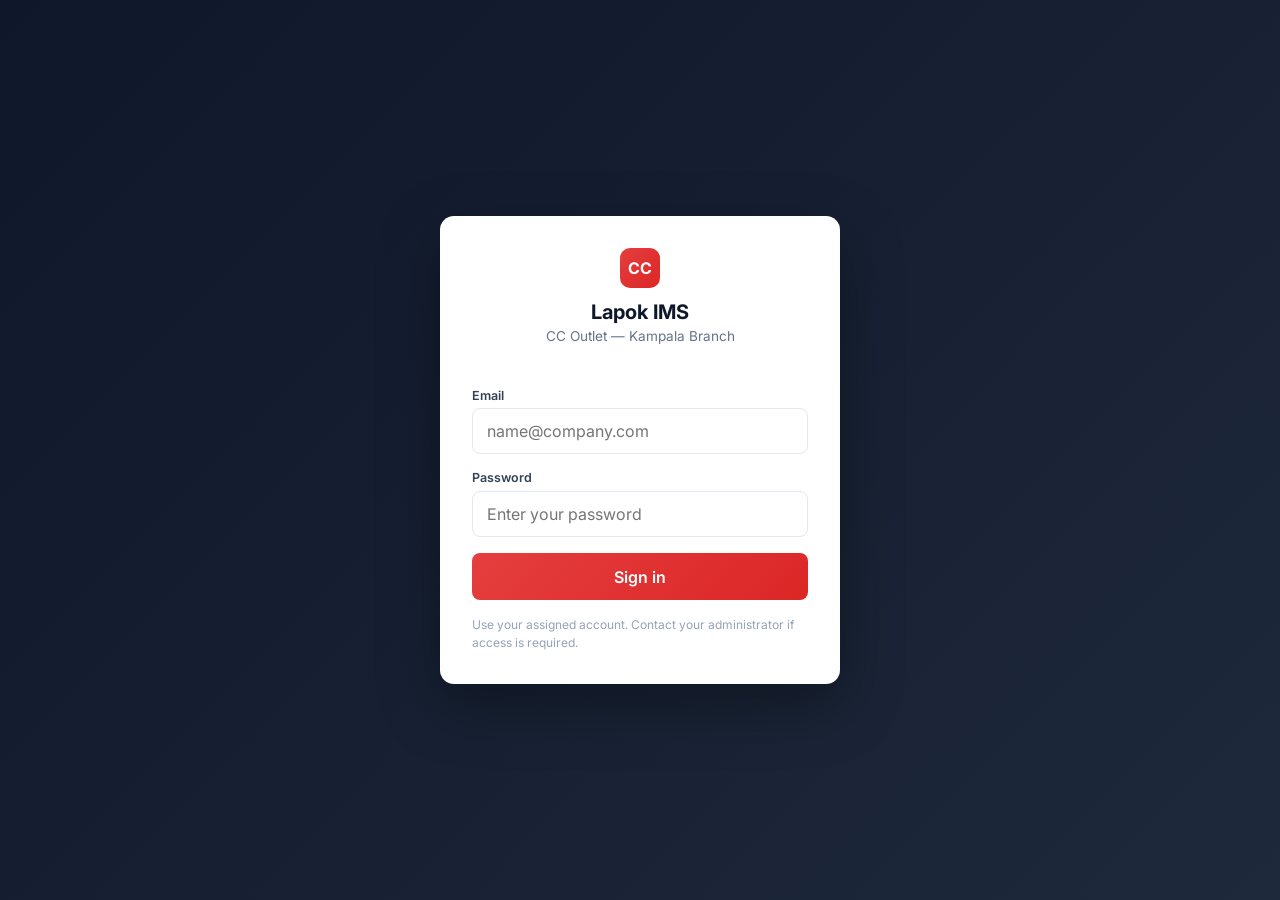
==== commit 69741d29: "Added login improvements" ====
--- a/public/index.html
+++ b/public/index.html
@@ -1,1412 +1,62 @@
 <!DOCTYPE html>
 <html lang="en">
 <head>
-<meta charset="UTF-8">
-<meta name="viewport" content="width=device-width,initial-scale=1.0,maximum-scale=1.0">
-<title>Lapok IMS</title>
-<style>
-@import url('https://fonts.googleapis.com/css2?family=Inter:wght@300;400;500;600;700&display=swap');
-*{box-sizing:border-box;margin:0;padding:0}
-:root{
-  --red:#E53E3E;--red-dark:#C53030;--red-glow:rgba(229,62,62,.12);--red-light:#FEE2E2;
-  --black:#0F172A;--surface:#F9FAFB;--white:#FFFFFF;
-  --gray:#64748B;--gray-mid:#94A3B8;--gray-light:#E2E8F0;--gray-dark:#1E293B;
-  --gold:#D97706;--accent:#3B82F6;
-  --shadow:0 4px 6px rgba(15,23,42,.07),0 10px 24px rgba(15,23,42,.08);
-  --shadow-lg:0 10px 30px rgba(15,23,42,.12),0 20px 50px rgba(15,23,42,.1);
-  --gradient-primary:linear-gradient(135deg,#E53E3E 0%,#DC2626 100%);
-  --gradient-dark:linear-gradient(135deg,#0F172A 0%,#1E293B 100%);
-  --r:8px;--rl:12px;--sb:240px;
-  --transition:all 0.3s cubic-bezier(0.4,0,0.2,1);
-}
-html,body{height:100%;font-family:'Inter',system-ui,-apple-system,sans-serif;background:linear-gradient(135deg,#FFFFFF 0%,#F9FAFB 100%);color:var(--black);font-size:13.5px;letter-spacing:-0.3px}
-.app{display:flex;min-height:100vh}
+  <meta charset="UTF-8"/>
+  <meta name="viewport" content="width=device-width,initial-scale=1.0"/>
+  <title>Lapok IMS &mdash; Sign in</title>
+  <link href="https://fonts.googleapis.com/css2?family=Inter:wght@400;500;600;700&display=swap" rel="stylesheet"/>
 
-/* ── SIDEBAR ── */
-.sidebar{width:var(--sb);background:var(--gradient-dark);display:flex;flex-direction:column;flex-shrink:0;position:fixed;top:0;left:0;height:100vh;z-index:100;overflow-y:auto;transition:transform .3s;box-shadow:4px 0 20px rgba(15,23,42,.1)}
-.sidebar::before{content:'';position:absolute;top:-60px;left:-60px;width:220px;height:220px;background:radial-gradient(circle,rgba(229,62,62,.1) 0%,transparent 70%);pointer-events:none}
-.sidebar-logo{padding:1.2rem 1rem 1rem;border-bottom:1px solid rgba(255,255,255,.06)}
-.logo-top{display:flex;align-items:center;gap:10px;margin-bottom:10px}
-.logo-mark{width:36px;height:36px;background:var(--gradient-primary);border-radius:10px;display:flex;align-items:center;justify-content:center;font-weight:700;font-size:14px;color:#fff;flex-shrink:0;box-shadow:0 8px 16px rgba(229,62,62,.3);transition:var(--transition)}
-.logo-text{font-size:13px;font-weight:600;color:#fff}
-.logo-sub{font-size:10px;color:rgba(255,255,255,.35);letter-spacing:.05em;text-transform:uppercase}
-.user-card{background:rgba(255,255,255,.04);border:1px solid rgba(255,255,255,.07);border-radius:8px;padding:10px 12px;margin-top:2px}
-.user-name{font-size:13px;font-weight:500;color:rgba(255,255,255,.9)}
-.user-email{font-size:11px;color:rgba(255,255,255,.35);margin-top:1px}
-.role-pill{display:inline-block;font-size:10px;padding:2px 8px;border-radius:20px;margin-top:6px;font-weight:600;letter-spacing:.03em}
-.rp-admin{background:linear-gradient(90deg,var(--red),#FF4D4D);color:#fff}
-.rp-manager{background:rgba(255,255,255,.1);color:rgba(255,255,255,.7);border:1px solid rgba(255,255,255,.15)}
-.rp-user{background:rgba(201,168,76,.15);color:var(--gold);border:1px solid rgba(201,168,76,.2)}
-.nav-section{font-size:9.5px;color:rgba(255,255,255,.22);padding:14px 1rem 5px;text-transform:uppercase;letter-spacing:.1em;font-weight:600}
-.nav-item{padding:10px 1rem;cursor:pointer;display:flex;align-items:center;gap:10px;font-size:12.5px;color:rgba(255,255,255,.6);transition:var(--transition);border-left:3px solid transparent;margin:2px 0;min-height:44px;font-weight:500}
-.nav-item svg{width:16px;height:16px;flex-shrink:0;opacity:.8;transition:var(--transition)}
-.nav-item:hover{background:rgba(255,255,255,.06);color:rgba(255,255,255,.95);border-left-color:transparent;padding-left:calc(1rem + 4px)}
-.nav-item.active{background:linear-gradient(90deg,rgba(229,62,62,.25) 0%,transparent 100%);color:#fff;border-left-color:var(--red);font-weight:600}
-.role-switcher{padding:.75rem;border-top:1px solid rgba(255,255,255,.06);margin-top:auto}
-.rs-label{font-size:9.5px;color:rgba(255,255,255,.25);margin-bottom:6px;text-transform:uppercase;letter-spacing:.08em}
-.role-btn{display:flex;align-items:center;width:100%;text-align:left;padding:8px 12px;border:1px solid rgba(255,255,255,.1);border-radius:var(--r);background:transparent;cursor:pointer;font-size:11.5px;color:rgba(255,255,255,.5);margin-bottom:4px;transition:var(--transition);font-family:inherit;min-height:40px;font-weight:500}
-.role-btn:hover{background:rgba(255,255,255,.08);color:rgba(255,255,255,.9);border-color:rgba(255,255,255,.2)}
-.role-btn.active{background:linear-gradient(90deg,rgba(229,62,62,.2) 0%,transparent 100%);color:#fff;border-color:rgba(229,62,62,.4);font-weight:600}
-
-/* ── MAIN ── */
-.main{flex:1;margin-left:var(--sb);display:flex;flex-direction:column;min-height:100vh}
-.topbar{background:rgba(255,255,255,.92);backdrop-filter:blur(12px);border-bottom:1px solid rgba(226,232,240,.5);padding:.9rem 1.8rem;display:flex;align-items:center;justify-content:space-between;position:sticky;top:0;z-index:50;gap:10px;flex-wrap:wrap;box-shadow:0 2px 8px rgba(15,23,42,.04)}
-.topbar-left{display:flex;align-items:center;gap:10px;min-width:0}
-.menu-btn{display:none;background:none;border:1px solid var(--gray-light);border-radius:7px;padding:8px 10px;cursor:pointer;flex-shrink:0;min-height:44px;min-width:44px;align-items:center;justify-content:center}
-.topbar-title{font-size:15px;font-weight:600;white-space:nowrap;overflow:hidden;text-overflow:ellipsis}
-.topbar-right{display:flex;gap:8px;align-items:center;flex-shrink:0;flex-wrap:wrap}
-.tb-chip{display:inline-flex;align-items:center;padding:5px 10px;border-radius:20px;font-size:11.5px;background:var(--surface);border:1px solid var(--gray-light);color:var(--gray);font-weight:500;white-space:nowrap}
-.notif-btn{width:44px;height:44px;border-radius:var(--r);background:var(--surface);border:1px solid var(--gray-light);display:flex;align-items:center;justify-content:center;cursor:pointer;position:relative;transition:var(--transition);flex-shrink:0;box-shadow:0 2px 4px rgba(15,23,42,.04)}
-.notif-btn:hover{background:#E2E8F0;border-color:var(--gray-mid)}
-.notif-dot{width:7px;height:7px;background:var(--red);border-radius:50%;position:absolute;top:6px;right:6px;border:1.5px solid white}
-.content{padding:1.5rem;flex:1}
-.page{display:none}.page.active{display:block}
-
-/* ── CARDS & LAYOUT ── */
-.card{background:var(--white);border:1px solid rgba(226,232,240,.5);border-radius:var(--rl);padding:1.4rem;margin-bottom:1rem;box-shadow:var(--shadow);transition:var(--transition)}
-.card:hover{box-shadow:var(--shadow-lg);border-color:var(--gray-light)}
-.card-header{display:flex;align-items:center;justify-content:space-between;margin-bottom:.9rem;flex-wrap:wrap;gap:8px}
-.card-title{font-size:14px;font-weight:700;color:var(--black);letter-spacing:-0.2px}
-.two-col{display:grid;grid-template-columns:1fr 1fr;gap:1rem}
-.three-col{display:grid;grid-template-columns:1fr 1fr 1fr;gap:1rem}
-
-/* ── METRICS ── */
-.metric-grid{display:grid;grid-template-columns:repeat(6,1fr);gap:10px;margin-bottom:1.25rem}
-.metric-card{background:var(--white);border:1px solid var(--gray-light);border-radius:var(--rl);padding:1rem 1.1rem;box-shadow:var(--shadow);position:relative;overflow:hidden}
-.metric-card.hi{background:linear-gradient(135deg,var(--red),#C41E1E);border-color:var(--red);box-shadow:0 4px 20px rgba(212,43,43,.3)}
-.metric-card.hi .metric-label,.metric-card.hi .metric-value,.metric-card.hi .metric-sub{color:#fff}
-.metric-label{font-size:10px;color:var(--gray-mid);margin-bottom:4px;text-transform:uppercase;letter-spacing:.05em;font-weight:600}
-.metric-value{font-size:22px;font-weight:700;line-height:1;letter-spacing:-.02em}
-.metric-sub{font-size:11px;color:var(--gray-mid);margin-top:3px}
-.metric-trend{font-size:11px;font-weight:600;margin-top:3px}
-.trend-up{color:#16a34a}.trend-dn{color:var(--red)}
-
-/* ── TABLE ── */
-.tbl-wrap{overflow-x:auto;-webkit-overflow-scrolling:touch}
-table{width:100%;border-collapse:collapse;font-size:13px;min-width:500px}
-th{text-align:left;padding:7px 10px;font-weight:600;font-size:10.5px;color:var(--gray-mid);border-bottom:1.5px solid var(--gray-light);text-transform:uppercase;letter-spacing:.05em;white-space:nowrap}
-td{padding:9px 10px;border-bottom:1px solid rgba(0,0,0,.04);vertical-align:middle}
-tr:last-child td{border-bottom:none}
-tr:hover td{background:rgba(0,0,0,.012)}
-
-/* ── BADGES ── */
-.badge{display:inline-flex;align-items:center;font-size:11px;padding:4px 10px;border-radius:20px;font-weight:600;white-space:nowrap;transition:var(--transition)}
-.bs{background:#DCFCE7;color:#166534;font-weight:600}.bw{background:#FEF3C7;color:#92400E;font-weight:600}.bd{background:#FEE2E2;color:#991B1B;font-weight:600}.bi{background:#DBEAFE;color:#1E40AF;font-weight:600}.bg{background:#F3F4F6;color:#374151;font-weight:600}.br{background:var(--gradient-primary);color:#fff;box-shadow:0 4px 12px rgba(229,62,62,.3)}.bgold{background:rgba(217,119,6,.12);color:var(--gold);border:1px solid rgba(217,119,6,.2);font-weight:600}
-.b-truck{background:#e0f2fe;color:#0369a1}.b-tuk{background:#fdf4ff;color:#7e22ce}
-
-/* ── ALERTS ── */
-.alert{padding:12px 16px;border-radius:var(--r);margin-bottom:1rem;font-size:13px;display:flex;align-items:flex-start;gap:12px;line-height:1.6;border:1px solid;transition:var(--transition)}
-.a-danger{background:#FEE2E2;color:#7F1D1D;border-color:#FCA5A5;box-shadow:0 4px 12px rgba(229,62,62,.08)}
-.a-warning{background:#FFFBEB;color:#78350F;border-color:#FCD34D;box-shadow:0 4px 12px rgba(217,119,6,.08)}
-.a-info{background:#EFF6FF;color:#1E3A5F;border-color:#93C5FD;box-shadow:0 4px 12px rgba(59,130,246,.08)}
-.a-success{background:#F0FDF4;color:#14532D;border-color:#86EFAC;box-shadow:0 4px 12px rgba(34,197,94,.08)}
-
-/* ── BUTTONS ── */
-.btn{display:inline-flex;align-items:center;gap:6px;padding:9px 16px;border:none;border-radius:var(--r);background:var(--white);cursor:pointer;font-size:12.5px;color:var(--black);transition:var(--transition);font-family:inherit;font-weight:600;white-space:nowrap;min-height:44px;border:1px solid var(--gray-light);box-shadow:0 2px 4px rgba(15,23,42,.04)}
-.btn:hover{background:var(--surface);border-color:var(--gray);box-shadow:0 4px 12px rgba(15,23,42,.08);transform:translateY(-1px)}
-.btn:active{transform:translateY(0)}
-.btn-red{background:var(--gradient-primary);color:#fff;border-color:var(--red);box-shadow:0 4px 12px rgba(229,62,62,.25)}
-.btn-red:hover{box-shadow:0 8px 20px rgba(229,62,62,.35);transform:translateY(-2px)}
-.btn-black{background:var(--black);color:#fff;border-color:var(--black)}
-.btn-sm{padding:6px 12px;font-size:11.5px;min-height:36px}
-.btn-full{width:100%;justify-content:center;padding:11px;font-size:14px;font-weight:600}
-.btn-group{display:flex;gap:8px;flex-wrap:wrap;margin-bottom:1rem}
-
-/* ── FORM ── */
-.input,.select-inp,.textarea-inp{padding:10px 12px;border:1.5px solid var(--gray-light);border-radius:var(--r);background:var(--white);color:var(--black);font-size:13px;width:100%;font-family:inherit;transition:var(--transition);min-height:44px;box-shadow:inset 0 1px 2px rgba(15,23,42,.03)}
-.input:hover,.select-inp:hover,.textarea-inp:hover{border-color:var(--gray-mid)}
-.input:focus,.select-inp:focus,.textarea-inp:focus{outline:none;border-color:var(--red);box-shadow:0 0 0 4px var(--red-light),inset 0 1px 2px rgba(15,23,42,.03)}
-.textarea-inp{resize:vertical;min-height:70px}
-.form-row{display:grid;grid-template-columns:1fr 1fr;gap:10px;margin-bottom:10px}
-.form-group{display:flex;flex-direction:column;gap:5px;margin-bottom:1rem}
-.form-group label{font-size:12px;color:var(--black);font-weight:700;letter-spacing:-0.1px;text-transform:capitalize}
-.form-section{font-size:11px;font-weight:700;text-transform:uppercase;letter-spacing:.06em;color:var(--gray-mid);margin:14px 0 8px;padding-bottom:4px;border-bottom:1px solid var(--gray-light)}
-
-/* ── PROGRESS ── */
-.progress-bar{height:5px;background:var(--gray-light);border-radius:3px;overflow:hidden;margin-top:3px}
-.progress-fill{height:100%;border-radius:3px}
-.p-red{background:linear-gradient(90deg,#D42B2B,#FF6B6B)}
-.p-amber{background:linear-gradient(90deg,#D97706,#FBBF24)}
-.p-green{background:linear-gradient(90deg,#16a34a,#4ade80)}
-
-/* ── MODAL ── */
-.modal-overlay{position:fixed;inset:0;background:rgba(0,0,0,.55);display:none;align-items:flex-end;justify-content:center;z-index:300;backdrop-filter:blur(3px)}
-.modal-overlay.open{display:flex}
-.modal{background:var(--white);border-radius:16px 16px 0 0;padding:1.6rem;width:100%;max-width:540px;max-height:92vh;overflow-y:auto;box-shadow:0 -20px 60px rgba(15,23,42,.2);backdrop-filter:blur(12px)}
-@media(min-width:600px){.modal-overlay{align-items:center}.modal{border-radius:16px;max-height:88vh}}
-.modal-handle{width:44px;height:4px;background:linear-gradient(90deg,transparent 0%,var(--gray-light) 50%,transparent 100%);border-radius:2px;margin:0 auto 1.3rem}
-.modal-title{font-size:16px;font-weight:700;margin-bottom:1.2rem;letter-spacing:-0.3px;color:var(--black)}
-.modal-actions{display:flex;justify-content:flex-end;gap:10px;margin-top:1.4rem;border-top:1px solid rgba(226,232,240,.5);padding-top:1.2rem}
-
-/* ── MISC ── */
-.receipt-box{font-family:'Courier New',monospace;font-size:11.5px;background:#fafafa;border:1px solid var(--gray-light);padding:1rem;border-radius:8px;line-height:1.9;white-space:pre-wrap;color:#1a1a1a}
-.divider{border:none;border-top:1px solid linear-gradient(90deg,transparent 0%,var(--gray-light) 50%,transparent 100%);margin:.8rem 0}
-.chip{display:inline-flex;align-items:center;padding:4px 12px;border-radius:20px;font-size:11.5px;background:var(--surface);border:1px solid var(--gray-light);color:var(--gray);font-weight:600;transition:var(--transition)}
-.qty-inp{width:65px;padding:7px 8px;border:1.5px solid var(--gray-light);border-radius:6px;font-size:13px;font-family:inherit;background:var(--white);color:var(--black);min-height:36px}
-.avatar{width:36px;height:36px;border-radius:50%;display:flex;align-items:center;justify-content:center;font-size:12px;font-weight:700;flex-shrink:0;background:var(--gradient-primary);color:#fff;box-shadow:0 4px 12px rgba(229,62,62,.25);transition:var(--transition)}
-.av-red{background:#fee2e2;color:var(--red)}.av-blk{background:#f3f4f6;color:#374151}
-.toggle{position:relative;display:inline-block;width:50px;height:28px;cursor:pointer;border-radius:14px;background:var(--gray-light);border:none;transition:var(--transition)}
-.toggle input{opacity:0;width:0;height:0}
-.slider{position:absolute;inset:0;background:var(--gray-light);border-radius:22px;transition:var(--transition)}
-.slider:before{content:'';position:absolute;height:22px;width:22px;left:2px;bottom:3px;background:white;border-radius:50%;transition:var(--transition);box-shadow:0 2px 6px rgba(15,23,42,.1)}
-input:checked+.slider{background:var(--gradient-primary)}
-input:checked+.slider:before{transform:translateX(20px);box-shadow:0 2px 8px rgba(229,62,62,.3)}
-
-/* ── VEHICLE CARD ── */
-.vehicle-card{border:1px solid rgba(226,232,240,.5);border-radius:var(--rl);padding:16px;margin-bottom:10px;background:var(--white);box-shadow:var(--shadow);transition:var(--transition)}
-.vehicle-card:hover{border-color:var(--gray-light);box-shadow:var(--shadow-lg);transform:translateY(-1px)}
-.vehicle-card.active-v{border-color:var(--red);background:#fff8f8}
-.vehicle-icon{width:44px;height:44px;border-radius:10px;display:flex;align-items:center;justify-content:center;font-size:22px;flex-shrink:0}
-.vi-truck{background:#e0f2fe}.vi-tuk{background:#fdf4ff}
-.vehicle-info{flex:1;min-width:0}
-.vehicle-name{font-size:13.5px;font-weight:600}
-.vehicle-detail{font-size:12px;color:var(--gray-mid);margin-top:2px}
-
-/* ── DELIVERY RECORD ── */
-.delivery-card{border:1px solid var(--gray-light);border-radius:var(--r);padding:12px 14px;margin-bottom:8px;background:var(--surface)}
-.delivery-header{display:flex;justify-content:space-between;align-items:center;margin-bottom:6px;flex-wrap:wrap;gap:6px}
-
-/* ── ROUTE ── */
-.route-map{position:relative;padding:.5rem 0}
-.route-line{position:absolute;left:21px;top:10px;bottom:10px;width:2px;background:var(--gray-light)}
-.route-fill{position:absolute;left:21px;top:10px;width:2px;background:linear-gradient(180deg,var(--red),#FF6B6B);border-radius:1px}
-.stop{display:flex;align-items:flex-start;gap:12px;margin-bottom:14px;position:relative;z-index:1}
-.stop-dot{width:20px;height:20px;border-radius:50%;flex-shrink:0;margin-top:1px;border:2.5px solid var(--white);box-shadow:0 0 0 1.5px var(--gray-light)}
-.stop-dot.done{background:var(--red);box-shadow:0 0 0 1.5px var(--red)}
-.stop-dot.active{background:var(--white);box-shadow:0 0 0 2px var(--red)}
-.stop-dot.pending{background:var(--surface)}
-
-/* ── CUST CARD ── */
-.cust-card{border:1px solid rgba(226,232,240,.5);border-radius:var(--r);padding:14px;margin-bottom:8px;cursor:pointer;background:var(--white);box-shadow:var(--shadow);transition:var(--transition)}
-.cust-card:hover{border-color:var(--red);box-shadow:var(--shadow-lg);transform:translateY(-1px)}
-.cust-card.selected{border-color:var(--red);background:linear-gradient(135deg,#FFF8F8 0%,#FFFFFF 100%);box-shadow:0 0 0 2px var(--red-light)}
-
-/* ── EOD ── */
-.eod-sec{background:var(--surface);border-radius:var(--r);padding:1rem;margin-bottom:.8rem;border:1px solid var(--gray-light)}
-.recon-row{display:flex;justify-content:space-between;padding:7px 0;border-bottom:1px solid rgba(0,0,0,.05);font-size:13px}
-.recon-row:last-child{border-bottom:none}
-.surplus{color:#16a34a;font-weight:600}.deficit{color:var(--red);font-weight:600}
-
-/* ── TIMELINE ── */
-.timeline{padding-left:10px}
-.tl-item{position:relative;padding:0 0 13px 20px;border-left:2px solid var(--gray-light)}
-.tl-item:last-child{border-left-color:transparent}
-.tl-dot{position:absolute;left:-7px;top:3px;width:12px;height:12px;border-radius:50%;background:var(--red);border:2px solid var(--white)}
-.tl-time{font-size:11px;color:var(--gray-mid);font-weight:500}
-.tl-text{font-size:13px;margin-top:2px}
-
-/* ── CHART ── */
-canvas{display:block;width:100%!important}
-.chart-legend{display:flex;gap:14px;flex-wrap:wrap;margin-top:10px}
-.legend-item{display:flex;align-items:center;gap:5px;font-size:11.5px;color:var(--gray)}
-.legend-dot{width:9px;height:9px;border-radius:50%;flex-shrink:0}
-
-/* ── OVERLAY for mobile sidebar ── */
-.sidebar-overlay{display:none;position:fixed;inset:0;background:rgba(0,0,0,.5);z-index:99}
-.sidebar-overlay.show{display:block}
-
-/* ════════════════════════════════════════════════ */
-/* ── RESPONSIVE DESIGN — Comprehensive Breakpoints ── */
-/* ════════════════════════════════════════════════ */
-
-/* 1440px & UP: Large Desktop */
-@media(min-width:1920px){:root{--sb:240px}.metric-grid{grid-template-columns:repeat(6,1fr);gap:12px}.topbar{padding:0.8rem 1.8rem}.content{padding:1.8rem}}
-
-/* 1440px: Desktop */
-@media(max-width:1919px){:root{--sb:240px}.metric-grid{grid-template-columns:repeat(5,1fr);gap:11px}}
-
-/* 1024px: Laptop */
-@media(max-width:1439px){:root{--sb:240px}.metric-grid{grid-template-columns:repeat(4,1fr);gap:10px}.topbar{padding:0.7rem 1.4rem}.content{padding:1.4rem}table{min-width:420px;font-size:12.5px}th,td{padding:7px 9px}}
-
-/* 1024px: Tablet Landscape */
-@media(max-width:1023px){:root{--sb:240px}.metric-grid{grid-template-columns:repeat(3,1fr);gap:10px}.two-col{grid-template-columns:1fr 1fr;gap:1rem}.three-col{grid-template-columns:1fr 1fr;gap:1rem}.topbar{padding:0.65rem 1.2rem;font-size:13px}.content{padding:1.2rem}.card{padding:1rem 1.2rem}table{min-width:380px;font-size:12px}th,td{padding:7px 8px}.metric-value{font-size:20px}.metric-label{font-size:9px}.metric-sub{font-size:10px}}
-
-/* 768px: Tablet Portrait */
-@media(max-width:768px){:root{--sb:0px}.sidebar{transform:translateX(-100%)}.sidebar.open{transform:translateX(0)}.main{margin-left:0}.menu-btn{display:flex}.topbar{padding:0.6rem 1rem;font-size:13px}.topbar-left{flex:1}.topbar-right{order:3;width:100%;margin-top:0.5rem;justify-content:flex-end}.content{padding:1rem}.card{padding:1rem}.card-header{gap:6px}.card-title{font-size:12.5px}.two-col,.three-col{grid-template-columns:1fr}.form-row{grid-template-columns:1fr}.metric-grid{grid-template-columns:repeat(3,1fr);gap:9px}.metric-card{padding:0.9rem}.metric-value{font-size:18px}.metric-label{font-size:9px}.metric-sub{font-size:10px}table{min-width:350px;font-size:12px}th,td{padding:6px 8px}.tb-chip.hide-sm{display:none}.btn{padding:7px 12px;font-size:12px;min-height:40px}.btn-sm{padding:5px 10px;min-height:36px}.input,.select-inp,.textarea-inp{font-size:12px;min-height:40px;padding:7px 10px}.qty-inp{min-height:36px;font-size:12px;width:60px}.topbar-title{font-size:14px}html,body{font-size:13px}}
-
-/* 640px: Tablet Portrait — Optimized */
-@media(max-width:640px){.metric-grid{grid-template-columns:repeat(2,1fr);gap:8px}.metric-card{padding:0.85rem}.metric-value{font-size:17px}.content{padding:0.9rem}.card{padding:0.95rem 1rem}table{min-width:300px;font-size:11.5px}th,td{padding:6px 7px}.topbar{padding:0.55rem 0.9rem}.btn-group{gap:6px}.btn{padding:6px 11px;font-size:11.5px}.form-row{gap:8px;margin-bottom:8px}.vehicle-card{padding:12px}.vehicle-icon{width:40px;height:40px;font-size:20px}.modal{padding:1.2rem;border-radius:14px 14px 0 0}.modal-title{font-size:14px}}
-
-/* 480px: Large Phone */
-@media(max-width:480px){:root{--r:8px;--rl:12px}html,body{font-size:12px}.topbar{padding:0.5rem 0.8rem;gap:8px}.topbar-title{font-size:13px}.topbar-right{width:100%;margin-top:0.4rem}.content{padding:0.75rem}.card{padding:0.85rem;margin-bottom:0.8rem;border-radius:var(--rl)}.card-header{gap:5px;margin-bottom:0.8rem}.card-title{font-size:12px}.metric-grid{grid-template-columns:repeat(2,1fr);gap:8px}.metric-card{padding:0.8rem;border-radius:var(--rl)}.metric-value{font-size:16px}.metric-label{font-size:8.5px;margin-bottom:3px}.metric-sub{font-size:9px}table{min-width:280px;font-size:11px}th,td{padding:5px 6px;font-size:11px}.badge{padding:2px 6px;font-size:10px}.alert{padding:8px 10px;font-size:12px}.btn{padding:6px 10px;font-size:11px;min-height:40px}.btn-sm{padding:5px 9px;font-size:10px;min-height:36px}.btn-full{padding:10px;font-size:13px}.input,.select-inp,.textarea-inp{font-size:12px;padding:7px 9px;min-height:40px}.textarea-inp{min-height:60px}.qty-inp{width:55px;padding:6px 7px;min-height:36px;font-size:11px}.form-group label{font-size:11px}.form-section{font-size:10px;margin:12px 0 6px}.chip{padding:2px 8px;font-size:10px}.btn-group{gap:5px}.two-col,.three-col{gap:0.8rem}.form-row{gap:6px;margin-bottom:8px}.vehicle-card{padding:10px;margin-bottom:6px}.vehicle-icon{width:36px;height:36px;font-size:18px}.vehicle-name{font-size:12px}.vehicle-detail{font-size:11px}.modal{padding:1.1rem;border-radius:12px 12px 0 0}.modal-title{font-size:13px}.modal-handle{margin-bottom:1rem}canvas{height:100px!important}.chart-legend{gap:10px;font-size:10px}.legend-item{font-size:10px}.receipt-box{font-size:10.5px;padding:0.8rem}.stop{gap:10px;margin-bottom:12px}.stop-dot{width:18px;height:18px;border:2px solid var(--white)}.tl-item{padding:0 0 10px 18px}.tl-dot{width:10px;height:10px;left:-6px}.recon-row{font-size:12px;padding:6px 0}.topbar-left{gap:8px}}
-
-/* 375px: iPhone 12 / Standard Phone */
-@media(max-width:375px){:root{--r:7px;--rl:10px}html,body{font-size:11.5px}.topbar{padding:0.45rem 0.7rem}.topbar-title{font-size:12px}.menu-btn{padding:6px 8px;min-width:40px}.content{padding:0.65rem}.card{padding:0.75rem;margin-bottom:0.7rem}.card-header{gap:4px}.card-title{font-size:11.5px}.metric-grid{grid-template-columns:repeat(2,1fr);gap:6px}.metric-card{padding:0.75rem}.metric-value{font-size:15px}.metric-label{font-size:8px}.metric-sub{font-size:8.5px}table{min-width:260px;font-size:10px}th{font-size:9px;padding:4px 5px}td{padding:4px 5px}.badge{padding:1px 5px;font-size:9px}.alert{padding:7px 9px;font-size:11px}.btn{padding:5px 9px;font-size:10px;min-height:38px}.btn-sm{padding:4px 8px;font-size:9px;min-height:34px}.input,.select-inp,.textarea-inp{font-size:11px;padding:6px 8px;min-height:38px}.qty-inp{width:50px;padding:5px 6px;min-height:34px;font-size:10px}.form-group label{font-size:10px}.form-section{font-size:9px;margin:10px 0 5px}.vehicle-card{padding:9px;margin-bottom:5px}.vehicle-icon{width:32px;height:32px;font-size:16px}.vehicle-name{font-size:11px}.vehicle-detail{font-size:10px}.modal{padding:1rem}.modal-title{font-size:12px}.btn-group{gap:4px}.two-col,.three-col{gap:0.7rem}.form-row{gap:5px;margin-bottom:7px}.chip{padding:2px 7px;font-size:9px}canvas{height:80px!important}.chart-legend{gap:8px;font-size:9px}.notif-btn{width:40px;height:40px}.avatar{width:28px;height:28px;font-size:10px}.stop{gap:8px}.stop-dot{width:16px;height:16px}.tl-item{padding:0 0 8px 16px}.tl-dot{width:9px;height:9px;left:-5px}.recon-row{font-size:11px;padding:5px 0}.topbar-left{gap:6px}.receipt-box{font-size:10px;padding:0.7rem}}
-
-/* 320px: Small Android Phone */
-@media(max-width:320px){:root{--r:6px;--rl:9px}html,body{font-size:11px}.topbar{padding:0.4rem 0.6rem;gap:4px}.topbar-title{font-size:11px}.menu-btn{padding:5px 6px;min-width:36px;width:36px;height:36px}.notif-btn{width:36px;height:36px}.content{padding:0.6rem}.card{padding:0.7rem;margin-bottom:0.6rem}.card-header{flex-direction:column;align-items:flex-start}.card-title{font-size:11px}.metric-grid{grid-template-columns:1fr;gap:6px}.metric-card{padding:0.7rem}.metric-value{font-size:14px}.metric-label{font-size:7.5px}.metric-sub{font-size:8px}table{min-width:240px;font-size:9px}th{font-size:8px;padding:3px 4px}td{padding:3px 4px}.badge{padding:1px 4px;font-size:8px}.alert{padding:6px 8px;font-size:10px}.btn{padding:5px 8px;font-size:9.5px;min-height:36px}.btn-sm{padding:4px 7px;font-size:8.5px;min-height:32px}.input,.select-inp,.textarea-inp{font-size:10px;padding:6px 7px;min-height:36px}.qty-inp{width:48px;padding:5px 5px;min-height:32px;font-size:9px}.form-group label{font-size:9.5px}.form-section{font-size:8px;margin:8px 0 4px}.vehicle-card{padding:8px;margin-bottom:4px}.vehicle-icon{width:28px;height:28px;font-size:14px}.vehicle-name{font-size:10px}.vehicle-detail{font-size:9px}.modal{padding:0.95rem;border-radius:10px 10px 0 0}.modal-title{font-size:11px}.modal-handle{width:35px;margin-bottom:0.9rem}.btn-group{gap:3px;flex-direction:column}.btn-group .btn{width:100%}.two-col,.three-col{gap:0.6rem}.form-row{gap:4px;margin-bottom:6px;grid-template-columns:1fr}.chip{padding:1px 6px;font-size:8px}.avatar{width:24px;height:24px;font-size:8px}canvas{height:70px!important}.chart-legend{gap:6px;font-size:8px;flex-direction:column}.receipt-box{font-size:9px;padding:0.6rem;line-height:1.6}.stop{gap:6px;margin-bottom:10px}.stop-dot{width:14px;height:14px;border:1.5px}.tl-item{padding:0 0 6px 14px}.tl-dot{width:8px;height:8px;left:-4px}.recon-row{font-size:10px;padding:4px 0}.topbar-left{gap:4px}.tb-chip{font-size:10px;padding:4px 8px}}
-</style>
+  <link rel="stylesheet" href="css/login.css">
 </head>
-<body data-auth="required">
-<div class="sidebar-overlay" id="sidebarOverlay" onclick="closeSidebar()"></div>
-<div class="app">
-
-<!-- SIDEBAR -->
-<div class="sidebar" id="sidebar">
-  <div class="sidebar-logo">
-    <div class="logo-top">
-      <div class="logo-mark">CC</div>
-      <div><div class="logo-text">Outlet IMS</div><div class="logo-sub">Kampala Branch</div></div>
-    </div>
-    <div class="user-card">
-      <div style="display:flex;align-items:center;gap:10px">
-        <div class="avatar" id="sidebarAvatar">JO</div>
-        <div>
-          <div class="user-name" id="sidebarName">John Okello</div>
-          <div class="user-email" id="sidebarEmail">admin@ccoutlet.ug</div>
-          <span class="role-pill rp-admin" id="roleBadge">Admin</span>
-        </div>
+<body>
+  <div class="card">
+    <div class="logo">
+      <div class="mark">CC</div>
+      <div>
+        <h1>Lapok IMS</h1>
+        <p class="sub">CC Outlet &mdash; Kampala Branch</p>
       </div>
     </div>
+    <div class="err" id="err"></div>
+    <form id="loginForm">
+      <label for="email">Email</label>
+      <input id="email" name="email" type="email" required autocomplete="username" placeholder="name@company.com"/>
+      <label for="password">Password</label>
+      <input id="password" name="password" type="password" required autocomplete="current-password" placeholder="Enter your password"/>
+      <button type="submit" id="btn">Sign in</button>
+    </form>
+    <p class="hint">Use your assigned account. Contact your administrator if access is required.</p>
   </div>
-  <div id="navMenu"></div>
-  <div class="role-switcher">
-    <div class="rs-label">Account</div>
-    <button class="role-btn" type="button" onclick="showPage('user-profile');closeSidebar()">Profile &amp; password</button>
-    <button class="role-btn" type="button" onclick="logoutApp()" style="color:#fca5a5;border-color:rgba(252,165,165,.35)">Log out</button>
-  </div>
-</div>
+  <script src="js/lapok.js"></script>
+  <script>
+    const form = document.getElementById('loginForm');
+    const err = document.getElementById('err');
+    const btn = document.getElementById('btn');
 
-<!-- MAIN -->
-<div class="main">
-<div class="topbar">
-  <div class="topbar-left">
-    <button class="menu-btn" onclick="openSidebar()">
-      <svg width="16" height="16" viewBox="0 0 24 24" fill="none" stroke="currentColor" stroke-width="2.5"><line x1="3" y1="6" x2="21" y2="6"/><line x1="3" y1="12" x2="21" y2="12"/><line x1="3" y1="18" x2="21" y2="18"/></svg>
-    </button>
-    <span class="topbar-title" id="topbarTitle">Dashboard</span>
-  </div>
-  <div class="topbar-right">
-    <div class="tb-chip hide-sm" id="clockChip">--:--</div>
-    <div class="tb-chip hide-sm" style="color:var(--red);border-color:#fca5a5;background:#fff0f0">07 May 2026</div>
-    <div class="notif-btn" onclick="openModal('notifModal')">
-      <svg viewBox="0 0 24 24" fill="none" stroke="currentColor" stroke-width="2" width="15" height="15"><path d="M18 8A6 6 0 0 0 6 8c0 7-3 9-3 9h18s-3-2-3-9"/><path d="M13.73 21a2 2 0 0 1-3.46 0"/></svg>
-      <div class="notif-dot"></div>
-    </div>
-  </div>
-</div>
+    LapokAPI.me().then((data) => {
+      if (data.authenticated) window.location.href = 'app.html';
+    }).catch(() => {});
 
-<div class="content">
+    form.addEventListener('submit', async (e) => {
+      e.preventDefault();
+      err.style.display = 'none';
+      btn.disabled = true;
+      btn.textContent = 'Signing in…';
 
-<!-- ══════════ ADMIN DASHBOARD ══════════ -->
-<div class="page active" id="page-admin-dashboard">
-  <div class="alert a-danger"><span>⚠</span><div><strong>Low stock:</strong> Coke 500ml (42 cartons) and Sprite 1L (18 cartons) below minimum of 80. <a href="#" onclick="showPage('admin-order');return false" style="color:var(--red);font-weight:600">Order now →</a></div></div>
-  <div class="metric-grid">
-    <div class="metric-card hi"><div class="metric-label">Warehouse</div><div class="metric-value">1,284</div><div class="metric-sub">cartons total</div></div>
-    <div class="metric-card"><div class="metric-label">Revenue today</div><div class="metric-value">3.72M</div><div class="metric-sub">UGX</div><div class="metric-trend trend-up">↑ 8%</div></div>
-    <div class="metric-card"><div class="metric-label">Cartons sold</div><div class="metric-value">186</div><div class="metric-sub">today</div></div>
-    <div class="metric-card"><div class="metric-label">Revenue MTD</div><div class="metric-value">84.2M</div><div class="metric-sub">UGX</div></div>
-    <div class="metric-card"><div class="metric-label">Vehicles out</div><div class="metric-value">3<span style="font-size:14px;font-weight:400;color:var(--gray-mid)">/4</span></div><div class="metric-sub">active now</div></div>
-    <div class="metric-card"><div class="metric-label">Edit requests</div><div class="metric-value">2</div><div class="metric-sub pending">pending</div></div>
-  </div>
-  <div class="two-col">
-    <div class="card">
-      <div class="card-header"><span class="card-title">Sales vs Expenses vs Profit</span><span class="chip">May 2026</span></div>
-      <canvas id="mainChart" height="180"></canvas>
-      <div class="chart-legend">
-        <div class="legend-item"><div class="legend-dot" style="background:#D42B2B"></div>Sales</div>
-        <div class="legend-item"><div class="legend-dot" style="background:#374151"></div>Expenses</div>
-        <div class="legend-item"><div class="legend-dot" style="background:#16a34a"></div>Profit</div>
-      </div>
-    </div>
-    <div class="card">
-      <div class="card-header"><span class="card-title">Product share — MTD</span></div>
-      <canvas id="donutChart" height="180"></canvas>
-      <div class="chart-legend" style="justify-content:center">
-        <div class="legend-item"><div class="legend-dot" style="background:#D42B2B"></div>Coke 500ml</div>
-        <div class="legend-item"><div class="legend-dot" style="background:#374151"></div>Coke 1L</div>
-        <div class="legend-item"><div class="legend-dot" style="background:#D97706"></div>Fanta</div>
-        <div class="legend-item"><div class="legend-dot" style="background:#1d4ed8"></div>Sprite</div>
-        <div class="legend-item"><div class="legend-dot" style="background:#16a34a"></div>Novida</div>
-      </div>
-    </div>
-  </div>
-  <div class="card">
-    <div class="card-header"><span class="card-title">Monthly profit trend — 2026</span><div class="tb-chip" style="color:#16a34a;border-color:#86efac;background:#f0fdf4">↑ 14% vs last quarter</div></div>
-    <canvas id="profitChart" height="130"></canvas>
-  </div>
-  <div class="two-col">
-    <div class="card">
-      <div class="card-header"><span class="card-title">Fleet status</span><button class="btn btn-sm btn-red" onclick="showPage('admin-fleet')">Manage fleet</button></div>
-      <div class="tbl-wrap"><table>
-        <tr><th>Vehicle</th><th>Type</th><th>Driver</th><th>Cadet</th><th>Status</th></tr>
-        <tr><td><strong>KCA 201T</strong></td><td><span class="badge b-truck">Truck</span></td><td>Ruth Nambi</td><td>Moses Otieno</td><td><span class="badge bs">On route</span></td></tr>
-        <tr><td><strong>KCB 774Y</strong></td><td><span class="badge b-truck">Truck</span></td><td>Grace Apio</td><td>Moses Otieno</td><td><span class="badge bs">On route</span></td></tr>
-        <tr><td><strong>TUK-001</strong></td><td><span class="badge b-tuk">Tuktuk</span></td><td>David Ssemuju</td><td>Amina Kirabo</td><td><span class="badge bs">On route</span></td></tr>
-        <tr><td><strong>TUK-002</strong></td><td><span class="badge b-tuk">Tuktuk</span></td><td>Joseph Okello</td><td>—</td><td><span class="badge bg">Available</span></td></tr>
-      </table></div>
-    </div>
-    <div class="card">
-      <div class="card-header"><span class="card-title">Activity log</span></div>
-      <div class="timeline">
-        <div class="tl-item"><div class="tl-dot"></div><div class="tl-time">14:22</div><div class="tl-text">David S. requested edit on RCP-0507-4421</div></div>
-        <div class="tl-item"><div class="tl-dot"></div><div class="tl-time">13:15</div><div class="tl-text">Manager confirmed 3 sales — UGX 680,000</div></div>
-        <div class="tl-item"><div class="tl-dot"></div><div class="tl-time">11:00</div><div class="tl-text">KCB 774Y loaded 120 cartons, departed</div></div>
-        <div class="tl-item"><div class="tl-dot"></div><div class="tl-time">09:45</div><div class="tl-text">Delivery from Coca-Cola — 350 cartons, KCA 201T</div></div>
-        <div class="tl-item"><div class="tl-dot"></div><div class="tl-time">08:30</div><div class="tl-text">TUK-001 loaded — 40 cartons, David S. dispatched</div></div>
-      </div>
-    </div>
-  </div>
-</div>
-
-<!-- ADMIN USERS —— live data from /api/users/fetch_users.php -->
-<div class="page" id="page-admin-users">
-  <!-- top action bar -->
-  <div style="display:flex;align-items:center;gap:10px;flex-wrap:wrap;margin-bottom:1rem">
-    <button class="btn btn-red" onclick="openModal('addUserModal')">
-      <svg viewBox="0 0 24 24" fill="none" stroke="currentColor" stroke-width="2.5" width="14" height="14"><line x1="12" y1="5" x2="12" y2="19"/><line x1="5" y1="12" x2="19" y2="12"/></svg>
-      Add user
-    </button>
-    <span class="chip" id="umCount" style="margin-left:auto"></span>
-  </div>
-  <!-- filter row -->
-  <div style="display:flex;gap:8px;flex-wrap:wrap;margin-bottom:1rem">
-    <input class="input" id="umSearch" style="max-width:280px;flex:1" type="text" placeholder="Search name, email, national ID, phone…" oninput="filterUserTable(this.value)">
-    <select class="select-inp" style="max-width:180px" onchange="filterUserTable(document.getElementById('umSearch').value)" id="umRoleFilter">
-      <option value="">All roles</option>
-      <option value="admin">Admin</option>
-      <option value="manager">Manager</option>
-      <option value="accountant">Accountant</option>
-      <option value="driver">Driver</option>
-      <option value="cadet">Cadet</option>
-      <option value="field_user">Field User</option>
-    </select>
-  </div>
-  <!-- stats row -->
-  <div class="three-col" style="margin-bottom:1rem">
-    <div class="metric-card" style="padding:.9rem 1rem">
-      <div class="metric-label">Total staff</div>
-      <div class="metric-value" id="umStatTotal" style="font-size:20px">—</div>
-    </div>
-    <div class="metric-card" style="padding:.9rem 1rem">
-      <div class="metric-label">Active accounts</div>
-      <div class="metric-value" id="umStatActive" style="font-size:20px">—</div>
-    </div>
-    <div class="metric-card" style="padding:.9rem 1rem">
-      <div class="metric-label">Inactive / suspended</div>
-      <div class="metric-value" id="umStatInactive" style="font-size:20px">—</div>
-    </div>
-  </div>
-  <!-- user table -->
-  <div class="card">
-    <div class="card-header">
-      <span class="card-title">System users</span>
-      <button class="btn btn-sm" onclick="loadUserManagement()">
-        <svg viewBox="0 0 24 24" fill="none" stroke="currentColor" stroke-width="2" width="13" height="13"><polyline points="1 4 1 10 7 10"/><path d="M3.51 15a9 9 0 1 0 .49-4.5"/></svg>
-        Refresh
-      </button>
-    </div>
-    <div class="tbl-wrap">
-      <table>
-        <thead>
-          <tr><th>Name &amp; email</th><th>Role</th><th>National ID</th><th>Phone</th><th>Vehicle</th><th>Active</th><th>Actions</th></tr>
-        </thead>
-        <tbody id="userTableBody">
-          <tr><td colspan="7" style="text-align:center;padding:2rem;color:var(--gray-mid)">Loading users…</td></tr>
-        </tbody>
-      </table>
-    </div>
-  </div>
-</div>
-
-<!-- ADMIN FLEET -->
-<div class="page" id="page-admin-fleet">
-  <div class="btn-group"><button class="btn btn-red" onclick="openModal('addVehicleModal')">+ Add vehicle</button></div>
-  <div class="two-col">
-    <div>
-      <div class="card" style="border-top:3px solid #0369a1">
-        <div class="card-title" style="margin-bottom:.9rem">🚛 Trucks (2)</div>
-        <div style="display:flex;align-items:center;gap:12px;padding:10px 0;border-bottom:1px solid var(--gray-light)">
-          <div class="vehicle-icon vi-truck">🚛</div>
-          <div class="vehicle-info">
-            <div class="vehicle-name">KCA 201T — Isuzu NPR</div>
-            <div class="vehicle-detail">Driver: Ruth Nambi · Plate: KCA 201T · Capacity: 150 cartons</div>
-            <div style="margin-top:5px"><span class="badge bs">On route</span> <span class="badge b-truck">Kampala Central</span></div>
-          </div>
-          <button class="btn btn-sm" onclick="openModal('vehicleDetailModal')">View</button>
-        </div>
-        <div style="display:flex;align-items:center;gap:12px;padding:10px 0">
-          <div class="vehicle-icon vi-truck">🚛</div>
-          <div class="vehicle-info">
-            <div class="vehicle-name">KCB 774Y — Mercedes Sprinter</div>
-            <div class="vehicle-detail">Driver: Grace Apio · Plate: KCB 774Y · Capacity: 120 cartons</div>
-            <div style="margin-top:5px"><span class="badge bs">On route</span> <span class="badge b-truck">Mukono</span></div>
-          </div>
-          <button class="btn btn-sm" onclick="openModal('vehicleDetailModal')">View</button>
-        </div>
-      </div>
-    </div>
-    <div>
-      <div class="card" style="border-top:3px solid #7e22ce">
-        <div class="card-title" style="margin-bottom:.9rem">🛺 Tuktuks (2)</div>
-        <div style="display:flex;align-items:center;gap:12px;padding:10px 0;border-bottom:1px solid var(--gray-light)">
-          <div class="vehicle-icon vi-tuk">🛺</div>
-          <div class="vehicle-info">
-            <div class="vehicle-name">TUK-001</div>
-            <div class="vehicle-detail">Rider: David Ssemuju · Reg: UAN 441R · Capacity: 40 cartons</div>
-            <div style="margin-top:5px"><span class="badge bs">On route</span> <span class="badge b-tuk">Owino / Katwe</span></div>
-          </div>
-          <button class="btn btn-sm" onclick="openModal('vehicleDetailModal')">View</button>
-        </div>
-        <div style="display:flex;align-items:center;gap:12px;padding:10px 0">
-          <div class="vehicle-icon vi-tuk">🛺</div>
-          <div class="vehicle-info">
-            <div class="vehicle-name">TUK-002</div>
-            <div class="vehicle-detail">Rider: Joseph Okello · Reg: UAN 552S · Capacity: 40 cartons</div>
-            <div style="margin-top:5px"><span class="badge bg">Available</span></div>
-          </div>
-          <button class="btn btn-sm" onclick="openModal('vehicleDetailModal')">View</button>
-        </div>
-      </div>
-    </div>
-  </div>
-  <div class="card">
-    <div class="card-header"><span class="card-title">Today's dispatch log</span></div>
-    <div class="tbl-wrap"><table>
-      <tr><th>Vehicle</th><th>Type</th><th>Driver</th><th>Cadet</th><th>Departed</th><th>Load (cartons)</th><th>Route</th><th>Returned</th><th>Status</th></tr>
-      <tr><td>KCA 201T</td><td><span class="badge b-truck">Truck</span></td><td>Ruth N.</td><td>Moses O.</td><td>08:15</td><td>120</td><td>Kampala Central</td><td>—</td><td><span class="badge bs">Out</span></td></tr>
-      <tr><td>KCB 774Y</td><td><span class="badge b-truck">Truck</span></td><td>Grace A.</td><td>Moses O.</td><td>08:45</td><td>80</td><td>Mukono</td><td>—</td><td><span class="badge bs">Out</span></td></tr>
-      <tr><td>TUK-001</td><td><span class="badge b-tuk">Tuktuk</span></td><td>David S.</td><td>Amina K.</td><td>09:10</td><td>40</td><td>Owino / Katwe</td><td>13:30 ✓</td><td><span class="badge bg">Returned</span></td></tr>
-      <tr><td>TUK-002</td><td><span class="badge b-tuk">Tuktuk</span></td><td>Joseph O.</td><td>—</td><td>—</td><td>—</td><td>—</td><td>—</td><td><span class="badge bg">Available</span></td></tr>
-    </table></div>
-  </div>
-</div>
-
-<!-- ADMIN EDIT REQUESTS -->
-<div class="page" id="page-admin-editreqs">
-  <div class="alert a-info"><span>ℹ</span>Field users cannot modify sales directly. All changes require manager or admin approval.</div>
-  <div class="card">
-    <div class="card-header"><span class="card-title">Pending requests</span><span class="badge bd">2 pending</span></div>
-    <div class="tbl-wrap"><table>
-      <tr><th>Ref</th><th>User</th><th>Type</th><th>Reason</th><th>Details</th><th>Time</th><th>Action</th></tr>
-      <tr><td style="font-family:monospace;font-size:11px">RCP-0507-4421</td><td>David S.</td><td><span class="badge bw">Edit</span></td><td>Customer returned 2 cartons</td><td>Coke 500ml ×12→×10</td><td>14:22</td><td><button class="btn btn-sm btn-red" onclick="approveReq(this,'approved')">Approve</button> <button class="btn btn-sm" onclick="approveReq(this,'rejected')">Reject</button></td></tr>
-      <tr><td style="font-family:monospace;font-size:11px">RCP-0507-3809</td><td>Grace A.</td><td><span class="badge bd">Cancel</span></td><td>Customer did not pay</td><td>Fanta Orange ×6</td><td>12:55</td><td><button class="btn btn-sm btn-red" onclick="approveReq(this,'approved')">Approve</button> <button class="btn btn-sm" onclick="approveReq(this,'rejected')">Reject</button></td></tr>
-    </table></div>
-  </div>
-</div>
-
-<!-- ADMIN ORDER -->
-<div class="page" id="page-admin-order">
-  <div class="alert a-warning"><span>⚠</span>Auto-suggested: Coke 500ml and Sprite 1L below minimum threshold.</div>
-  <div class="card">
-    <div class="card-header"><span class="card-title">New restock order to Coca-Cola Uganda</span></div>
-    <div class="tbl-wrap"><table style="margin-bottom:1rem">
-      <tr><th>Product</th><th>Warehouse</th><th>Min</th><th>Order qty</th><th>Unit cost</th><th>Est. total</th></tr>
-      <tr><td>Coke 500ml</td><td><span class="badge bd">42</span></td><td>80</td><td><input class="qty-inp" type="number" value="200" oninput="calcOrderCost()"></td><td>20,000</td><td id="c1">4,000,000</td></tr>
-      <tr><td>Coke 1L</td><td>210</td><td>100</td><td><input class="qty-inp" type="number" value="0" oninput="calcOrderCost()"></td><td>22,000</td><td id="c2">0</td></tr>
-      <tr><td>Fanta Orange</td><td>98</td><td>80</td><td><input class="qty-inp" type="number" value="100" oninput="calcOrderCost()"></td><td>18,000</td><td id="c3">1,800,000</td></tr>
-      <tr><td>Sprite 1L</td><td><span class="badge bd">18</span></td><td>80</td><td><input class="qty-inp" type="number" value="200" oninput="calcOrderCost()"></td><td>20,000</td><td id="c4">4,000,000</td></tr>
-      <tr><td>Novida</td><td>310</td><td>100</td><td><input class="qty-inp" type="number" value="0" oninput="calcOrderCost()"></td><td>20,000</td><td id="c5">0</td></tr>
-    </table></div>
-    <div style="display:flex;justify-content:space-between;align-items:center;flex-wrap:wrap;gap:10px;border-top:1px solid var(--gray-light);padding-top:.9rem">
-      <span style="font-size:14px;font-weight:600">Total: <span id="orderTotal">UGX 9,800,000</span></span>
-      <button class="btn btn-red" onclick="alert('Order submitted.\nRef: ORD-2026-0507-001')">Submit order</button>
-    </div>
-  </div>
-</div>
-
-<!-- ADMIN REPORTS -->
-<div class="page" id="page-admin-reports">
-  <div class="btn-group"><button class="btn btn-red" onclick="alert('PDF exported')">Export PDF</button><button class="btn btn-black" onclick="alert('Board summary emailed')">Email board</button></div>
-  <div class="metric-grid">
-    <div class="metric-card hi"><div class="metric-label">Revenue MTD</div><div class="metric-value">84.2M</div><div class="metric-sub">UGX</div></div>
-    <div class="metric-card"><div class="metric-label">Expenses MTD</div><div class="metric-value">58.1M</div></div>
-    <div class="metric-card"><div class="metric-label">Net profit</div><div class="metric-value">26.1M</div><div class="metric-trend trend-up">↑ 14%</div></div>
-    <div class="metric-card"><div class="metric-label">Cartons MTD</div><div class="metric-value">4,210</div></div>
-  </div>
-  <div class="card">
-    <div class="card-header"><span class="card-title">Sales vs Expenses vs Profit — detailed</span></div>
-    <canvas id="reportChart" height="180"></canvas>
-    <div class="chart-legend">
-      <div class="legend-item"><div class="legend-dot" style="background:#D42B2B"></div>Sales</div>
-      <div class="legend-item"><div class="legend-dot" style="background:#374151"></div>Expenses</div>
-      <div class="legend-item"><div class="legend-dot" style="background:#16a34a"></div>Profit</div>
-    </div>
-  </div>
-</div>
-
-<!-- ══════════ MANAGER PAGES ══════════ -->
-<div class="page" id="page-manager-dashboard">
-  <div class="alert a-danger"><span>⚠</span><strong>Low stock:</strong> Coke 500ml (42) and Sprite 1L (18).</div>
-  <div class="metric-grid">
-    <div class="metric-card hi"><div class="metric-label">Warehouse</div><div class="metric-value">1,284</div><div class="metric-sub">cartons</div></div>
-    <div class="metric-card"><div class="metric-label">Sales today</div><div class="metric-value">186</div><div class="metric-sub">UGX 3,720,000</div></div>
-    <div class="metric-card"><div class="metric-label">To confirm</div><div class="metric-value">5</div></div>
-    <div class="metric-card"><div class="metric-label">Edit requests</div><div class="metric-value">2</div></div>
-  </div>
-  <div class="card">
-    <div class="card-header"><span class="card-title">Sales awaiting confirmation</span><span class="badge bd">5 pending</span></div>
-    <div class="tbl-wrap"><table>
-      <tr><th>User</th><th>Vehicle</th><th>Customer</th><th>Amount</th><th>Time</th><th>Action</th></tr>
-      <tr><td>David S.</td><td><span class="badge b-tuk">TUK-001</span></td><td>Nandos Supermkt</td><td>360,000</td><td>10:32</td><td><button class="btn btn-sm btn-red" onclick="confirmSale(this)">Confirm</button></td></tr>
-      <tr><td>Grace A.</td><td><span class="badge b-truck">KCB 774Y</span></td><td>Kampala Mall</td><td>480,000</td><td>11:05</td><td><button class="btn btn-sm btn-red" onclick="confirmSale(this)">Confirm</button></td></tr>
-      <tr><td>Ruth N.</td><td><span class="badge b-truck">KCA 201T</span></td><td>Owino Market</td><td>160,000</td><td>11:48</td><td><button class="btn btn-sm btn-red" onclick="confirmSale(this)">Confirm</button></td></tr>
-    </table></div>
-  </div>
-</div>
-
-<!-- MANAGER STOCK (with full delivery recording) -->
-<div class="page" id="page-manager-stock">
-  <div class="btn-group">
-    <button class="btn btn-red" onclick="openModal('incomingModal')">+ Record Coca-Cola delivery</button>
-    <button class="btn btn-black" onclick="alert('Daily stock update sent to Coca-Cola system — 07 May 2026 14:30')">Send daily update</button>
-    <button class="btn" onclick="openModal('dispatchModal')">Dispatch vehicle</button>
-  </div>
-  <div class="two-col">
-    <div class="card">
-      <div class="card-header"><span class="card-title">Current warehouse stock</span><span class="chip">Updated 14:30</span></div>
-      <div class="tbl-wrap"><table>
-        <tr><th>Product</th><th>SKU</th><th>Warehouse</th><th>Batch</th><th>Nearest expiry</th><th>With vehicles</th><th>Sold today</th><th>Level</th></tr>
-        <tr><td>Coke 500ml</td><td>CK-500</td><td>42</td><td>CC500-JUN26-A</td><td>15 Aug 2026</td><td>38</td><td>64</td><td><div class="progress-bar"><div class="progress-fill p-red" style="width:21%"></div></div></td></tr>
-        <tr><td>Coke 1L</td><td>CK-1L</td><td>210</td><td>CC1L-JUN26-B</td><td>01 Sep 2026</td><td>40</td><td>22</td><td><div class="progress-bar"><div class="progress-fill p-green" style="width:78%"></div></div></td></tr>
-        <tr><td>Fanta Orange</td><td>FT-OR</td><td>98</td><td>FTOR-JUN26-C</td><td>20 Jul 2026</td><td>22</td><td>30</td><td><div class="progress-bar"><div class="progress-fill p-amber" style="width:49%"></div></div></td></tr>
-        <tr><td>Sprite 500ml</td><td>SP-500</td><td>155</td><td>SP500-JUN26-D</td><td>30 Aug 2026</td><td>35</td><td>18</td><td><div class="progress-bar"><div class="progress-fill p-green" style="width:72%"></div></div></td></tr>
-        <tr style="background:#fff7ed"><td>Sprite 1L</td><td>SP-1L</td><td>18</td><td>SP1L-JUN26-E</td><td style="color:var(--red);font-weight:600">10 Jul 2026 ⚠</td><td>12</td><td>22</td><td><div class="progress-bar"><div class="progress-fill p-red" style="width:9%"></div></div></td></tr>
-        <tr><td>Novida</td><td>NV-OR</td><td>310</td><td>NVOR-JUN26-F</td><td>01 Oct 2026</td><td>60</td><td>30</td><td><div class="progress-bar"><div class="progress-fill p-green" style="width:88%"></div></div></td></tr>
-      </table></div>
-    </div>
-    <div>
-      <div class="card">
-        <div class="card-header"><span class="card-title">Coca-Cola delivery records — today</span><button class="btn btn-sm btn-red" onclick="openModal('incomingModal')">+ Record</button></div>
-        <div id="deliveryList">
-          <div class="delivery-card">
-            <div class="delivery-header">
-              <div>
-                <strong>Delivery — 04 May 2026</strong>
-                <div style="font-size:12px;color:var(--gray-mid);margin-top:2px">Waybill: WB-2026-0504-001 · CC Truck: UBA 223K</div>
-                <div style="font-size:12px;color:var(--gray-mid)">Driver: Coca-Cola Driver · Time: 09:00 · Received by: Sarah Nakato</div>
-              </div>
-              <span class="badge bs">Recorded</span>
-            </div>
-            <div class="tbl-wrap"><table style="min-width:300px">
-              <tr><th>Product</th><th>Ordered</th><th>Delivered</th><th>Variance</th></tr>
-              <tr><td>Coke 500ml</td><td>300</td><td>300</td><td><span class="surplus">0</span></td></tr>
-              <tr><td>Fanta Orange</td><td>100</td><td>98</td><td><span class="deficit">-2</span></td></tr>
-              <tr><td>Novida</td><td>200</td><td>200</td><td><span class="surplus">0</span></td></tr>
-            </table></div>
-            <div style="font-size:12px;color:var(--gray-mid);margin-top:8px">Notes: 2 cartons Fanta short-delivered. Reported to Coca-Cola rep. Invoice: INV-CC-0504-0091</div>
-          </div>
-        </div>
-      </div>
-      <div class="card">
-        <div class="card-title" style="margin-bottom:.8rem">Edit / cancel requests</div>
-        <div class="tbl-wrap"><table>
-          <tr><th>Ref</th><th>User</th><th>Type</th><th>Action</th></tr>
-          <tr><td style="font-family:monospace;font-size:11px">RCP-0507-4421</td><td>David S.</td><td><span class="badge bw">Edit</span></td><td><button class="btn btn-sm btn-red" onclick="approveReq(this,'approved')">Approve</button></td></tr>
-          <tr><td style="font-family:monospace;font-size:11px">RCP-0507-3809</td><td>Grace A.</td><td><span class="badge bd">Cancel</span></td><td><button class="btn btn-sm btn-red" onclick="approveReq(this,'approved')">Approve</button></td></tr>
-        </table></div>
-      </div>
-    </div>
-  </div>
-</div>
-
-<div class="page" id="page-manager-reports">
-  <div class="btn-group"><button class="btn btn-red" onclick="alert('PDF exported')">Daily PDF</button><button class="btn btn-black" onclick="alert('Board summary emailed')">Email board</button></div>
-  <div class="two-col">
-    <div class="card"><div class="card-title" style="margin-bottom:.8rem">Sales — May 2026</div>
-      <div class="tbl-wrap"><table><tr><th>Date</th><th>Cartons</th><th>Revenue</th></tr>
-        <tr><td>07 May</td><td>186</td><td>3,720,000</td></tr><tr><td>06 May</td><td>221</td><td>4,420,000</td></tr><tr><td>05 May</td><td>198</td><td>3,960,000</td></tr>
-      </table></div>
-    </div>
-    <div class="card"><div class="card-title" style="margin-bottom:.8rem">Vehicle performance</div>
-      <div class="tbl-wrap"><table><tr><th>Vehicle</th><th>Trips</th><th>Cartons</th><th>Revenue</th></tr>
-        <tr><td><span class="badge b-truck">KCA 201T</span></td><td>1</td><td>120</td><td>2,400,000</td></tr>
-        <tr><td><span class="badge b-truck">KCB 774Y</span></td><td>1</td><td>80</td><td>1,600,000</td></tr>
-        <tr><td><span class="badge b-tuk">TUK-001</span></td><td>2</td><td>40</td><td>840,000</td></tr>
-        <tr><td><span class="badge b-tuk">TUK-002</span></td><td>0</td><td>0</td><td>0</td></tr>
-      </table></div>
-    </div>
-  </div>
-</div>
-
-<!-- ══════════ FIELD USER PAGES ══════════ -->
-<div class="page" id="page-user-dashboard">
-  <!-- Vehicle banner -->
-  <div style="background:linear-gradient(135deg,#0D0D0D,#2A2A2A);border-radius:var(--rl);padding:1.1rem 1.3rem;margin-bottom:1.25rem;display:flex;align-items:center;gap:14px;flex-wrap:wrap;box-shadow:0 4px 20px rgba(0,0,0,.2)">
-    <div style="font-size:32px">🛺</div>
-    <div style="flex:1;min-width:0">
-      <div style="font-size:16px;font-weight:700;color:#fff">TUK-001 — Assigned vehicle</div>
-      <div style="font-size:12px;color:rgba(255,255,255,.55);margin-top:3px">Reg: UAN 441R · Capacity: 40 cartons · Route: Owino / Katwe</div>
-      <div style="margin-top:6px;display:flex;gap:6px;flex-wrap:wrap"><span class="badge bs">Active</span><span class="badge b-tuk" style="background:rgba(126,34,206,.25);color:#c084fc">Tuktuk</span></div>
-    </div>
-    <div style="text-align:right;flex-shrink:0">
-      <div style="font-size:11px;color:rgba(255,255,255,.4)">Load today</div>
-      <div style="font-size:22px;font-weight:700;color:#fff">40</div>
-      <div style="font-size:11px;color:rgba(255,255,255,.4)">cartons</div>
-    </div>
-  </div>
-  <div class="metric-grid">
-    <div class="metric-card hi"><div class="metric-label">Taken</div><div class="metric-value">40</div><div class="metric-sub">cartons loaded</div></div>
-    <div class="metric-card"><div class="metric-label">Sold</div><div class="metric-value">28</div><div class="metric-sub">UGX 560,000</div></div>
-    <div class="metric-card"><div class="metric-label">Remaining</div><div class="metric-value">12</div><div class="metric-sub">on vehicle</div></div>
-    <div class="metric-card"><div class="metric-label">Receipts</div><div class="metric-value">4</div></div>
-    <div class="metric-card"><div class="metric-label">Stops done</div><div class="metric-value">3<span style="font-size:13px;color:var(--gray-mid)">/6</span></div></div>
-  </div>
-  <div class="two-col">
-    <div class="card"><div class="card-title" style="margin-bottom:.8rem">My product breakdown</div>
-      <div class="tbl-wrap"><table>
-        <tr><th>Product</th><th>Loaded</th><th>Sold</th><th>Remaining</th></tr>
-        <tr><td>Coke 500ml</td><td>15</td><td>12</td><td><strong>3</strong></td></tr>
-        <tr><td>Fanta Orange</td><td>10</td><td>8</td><td><strong>2</strong></td></tr>
-        <tr><td>Novida</td><td>10</td><td>6</td><td><strong>4</strong></td></tr>
-        <tr><td>Sprite 500ml</td><td>5</td><td>2</td><td><strong>3</strong></td></tr>
-      </table></div>
-    </div>
-    <div class="card"><div class="card-title" style="margin-bottom:.8rem">Today's sales</div>
-      <div class="tbl-wrap"><table>
-        <tr><th>Time</th><th>Customer</th><th>Amount</th><th>Status</th><th></th></tr>
-        <tr><td>10:32</td><td>Nandos</td><td>200,000</td><td><span class="badge bs">✓</span></td><td>—</td></tr>
-        <tr><td>11:48</td><td>Owino Mkt</td><td>160,000</td><td><span class="badge bw">Pending</span></td><td><button class="btn btn-sm" onclick="openModal('editSaleModal')">Edit req.</button></td></tr>
-        <tr><td>13:15</td><td>Katwe Shop</td><td>120,000</td><td><span class="badge bw">Pending</span></td><td><button class="btn btn-sm" onclick="openModal('cancelSaleModal')">Cancel req.</button></td></tr>
-        <tr><td>14:02</td><td>Kiosk Jinja</td><td>80,000</td><td><span class="badge bs">✓</span></td><td>—</td></tr>
-      </table></div>
-    </div>
-  </div>
-</div>
-
-<div class="page" id="page-user-customers">
-  <div class="btn-group"><button class="btn btn-red" onclick="openModal('addCustModal')">+ Add customer</button></div>
-  <div style="margin-bottom:.8rem"><input class="input" type="text" placeholder="Search customers…" oninput="searchCustomers(this.value)"></div>
-  <div class="card"><div class="tbl-wrap"><table>
-    <tr><th>Customer</th><th>Phone</th><th>Location</th><th>Category</th><th>Balance (UGX)</th><th>Last sale</th></tr>
-    <tr><td><strong>Nandos Supermarket</strong></td><td>+256 772 555 001</td><td>Kampala Road, Shop 14</td><td><span class="badge bs">Regular</span></td><td>0</td><td>07 May — 200,000</td></tr>
-    <tr><td><strong>Owino Market</strong></td><td>—</td><td>Owino Market, Stall 22</td><td><span class="badge bg">Occasional</span></td><td>0</td><td>06 May — 160,000</td></tr>
-    <tr style="background:#fff7ed"><td><strong>Katwe Shop</strong></td><td>+256 701 334 455</td><td>Katwe Main St</td><td><span class="badge bg">Occasional</span></td><td style="color:var(--red);font-weight:600">120,000</td><td>07 May — 120,000</td></tr>
-  </table></div></div>
-  <div id="customerList" style="display:none">
-    <div class="cust-card" onclick="selectCustomer(this,'Nandos Supermarket','+256 772 555 001','Kampala Road, Shop 14')">
-      <div style="display:flex;justify-content:space-between;gap:8px"><div><div class="cust-name">Nandos Supermarket</div><div class="cust-detail">+256 772 555 001 · Kampala Road, Shop 14</div><div class="cust-detail" style="margin-top:3px">Last: 07 May — 200,000 · Total: UGX 3,400,000</div></div><span class="badge bs">Regular</span></div>
-    </div>
-    <div class="cust-card" onclick="selectCustomer(this,'Owino Market','—','Owino Market, Stall 22')">
-      <div style="display:flex;justify-content:space-between;gap:8px"><div><div class="cust-name">Owino Market</div><div class="cust-detail">— · Owino Market, Stall 22</div><div class="cust-detail" style="margin-top:3px">Last: 06 May — 160,000 · Total: UGX 1,200,000</div></div><span class="badge bg">Occasional</span></div>
-    </div>
-    <div class="cust-card" onclick="selectCustomer(this,'Katwe Shop','+256 701 334 455','Katwe Main St')">
-      <div style="display:flex;justify-content:space-between;gap:8px"><div><div class="cust-name">Katwe Shop</div><div class="cust-detail">+256 701 334 455 · Katwe Main St</div><div class="cust-detail" style="margin-top:3px">Last: 07 May — 120,000 · Total: UGX 800,000</div></div><span class="badge bg">Occasional</span></div>
-    </div>
-  </div>
-</div>
-
-<div class="page" id="page-user-route">
-  <div class="alert a-info"><span>ℹ</span>Today's route: <strong>Owino / Katwe</strong> — 6 stops. Vehicle: TUK-001 (🛺)</div>
-  <div class="two-col">
-    <div class="card">
-      <div class="card-header"><span class="card-title">Route stops</span><span class="chip">TUK-001</span></div>
-      <div class="route-map">
-        <div class="route-line"></div>
-        <div class="route-fill" style="height:100px"></div>
-        <div class="stop"><div class="stop-dot done"></div><div><div style="font-size:13px;font-weight:600">1. Nandos Supermarket</div><div style="font-size:12px;color:var(--gray-mid)">Kampala Rd · 10:20</div><div style="margin-top:4px"><span class="badge bs">Done — 200,000</span></div></div></div>
-        <div class="stop"><div class="stop-dot done"></div><div><div style="font-size:13px;font-weight:600">2. Owino Market</div><div style="font-size:12px;color:var(--gray-mid)">Owino Stall 22 · 11:40</div><div style="margin-top:4px"><span class="badge bw">Pending confirmation</span></div></div></div>
-        <div class="stop"><div class="stop-dot done"></div><div><div style="font-size:13px;font-weight:600">3. Katwe Shop</div><div style="font-size:12px;color:var(--gray-mid)">Katwe Main St · 13:10</div><div style="margin-top:4px"><span class="badge bw">Pending confirmation</span></div></div></div>
-        <div class="stop"><div class="stop-dot active"></div><div><div style="font-size:13px;font-weight:600">4. Kibuye Market <span class="badge br" style="font-size:10px">Current</span></div><div style="font-size:12px;color:var(--gray-mid)">ETA 14:30</div><div style="display:flex;gap:6px;margin-top:6px"><button class="btn btn-sm btn-red" onclick="markStopDone(this)">Mark arrived</button><button class="btn btn-sm" onclick="showPage('user-receipt')">New sale</button></div></div></div>
-        <div class="stop"><div class="stop-dot pending"></div><div><div style="font-size:13px;font-weight:600">5. Nakawa Market</div><div style="font-size:12px;color:var(--gray-mid)">ETA 15:15</div></div></div>
-        <div class="stop"><div class="stop-dot pending"></div><div><div style="font-size:13px;font-weight:600">6. Bugolobi Kiosk</div><div style="font-size:12px;color:var(--gray-mid)">ETA 16:00</div></div></div>
-      </div>
-    </div>
-    <div>
-      <div class="card"><div class="card-title" style="margin-bottom:.8rem">Route summary</div>
-        <div class="recon-row"><span>Stops done</span><strong>3 / 6</strong></div>
-        <div class="recon-row"><span>Distance covered</span><strong>~8 km</strong></div>
-        <div class="recon-row"><span>Revenue collected</span><strong>UGX 480,000</strong></div>
-        <div class="recon-row"><span>Cartons delivered</span><strong>22 / 40</strong></div>
-        <div class="recon-row"><span>Est. return</span><strong>17:00</strong></div>
-      </div>
-      <div class="card"><div class="card-title" style="margin-bottom:.8rem">Request more stock</div>
-        <p style="font-size:12px;color:var(--gray-mid);margin-bottom:10px">Running low on your tuktuk? Request a top-up from warehouse.</p>
-        <div class="tbl-wrap"><table style="margin-bottom:10px">
-          <tr><th>Product</th><th>On vehicle</th><th>Request</th></tr>
-          <tr><td>Coke 500ml</td><td>3</td><td><input class="qty-inp" type="number" value="5"></td></tr>
-          <tr><td>Fanta Orange</td><td>2</td><td><input class="qty-inp" type="number" value="5"></td></tr>
-        </table></div>
-        <button class="btn btn-red" onclick="alert('Stock request sent. Manager notified.')">Send request</button>
-      </div>
-    </div>
-  </div>
-</div>
-
-<div class="page" id="page-user-receipt">
-  <div class="two-col">
-    <div class="card">
-      <div class="card-header"><span class="card-title">New sale</span><button class="btn btn-sm" onclick="showPage('user-customers')">Pick customer</button></div>
-      <div class="form-group"><label>Customer name</label><input class="input" id="custName" value="Nandos Supermarket"></div>
-      <div class="form-group"><label>Phone</label><input class="input" id="custPhone" value="+256 772 555 001"></div>
-      <div class="form-group"><label>Location</label><input class="input" id="custLoc" value="Kampala Road, Shop 14"></div>
-      <div class="form-row">
-        <div class="form-group"><label>Payment type</label><select class="select-inp" id="paymentType"><option value="cash">Cash</option><option value="credit">Credit</option></select></div>
-        <div class="form-group"><label>Amount paid (UGX)</label><input class="input" id="amountPaid" type="number" value="200000"></div>
-      </div>
-      <div class="form-group"><label>URA Receipt No. (EFRIS) — optional</label><input class="input" id="efrisRef" placeholder="Leave blank until URA integration"></div>
-      <hr class="divider">
-      <div class="tbl-wrap"><table>
-        <tr><th>Product</th><th>Qty</th><th>Unit</th></tr>
-        <tr><td>Coke 500ml</td><td><input class="qty-inp" data-prod="Coke 500ml" data-price="20000" type="number" value="5"></td><td>20,000</td></tr>
-        <tr><td>Coke 1L</td><td><input class="qty-inp" data-prod="Coke 1L" data-price="22000" type="number" value="0"></td><td>22,000</td></tr>
-        <tr><td>Fanta Orange</td><td><input class="qty-inp" data-prod="Fanta Orange" data-price="18000" type="number" value="3"></td><td>18,000</td></tr>
-        <tr><td>Sprite 500ml</td><td><input class="qty-inp" data-prod="Sprite 500ml" data-price="19000" type="number" value="0"></td><td>19,000</td></tr>
-        <tr><td>Novida</td><td><input class="qty-inp" data-prod="Novida" data-price="20000" type="number" value="0"></td><td>20,000</td></tr>
-      </table></div>
-      <div style="display:flex;gap:8px;margin-top:1rem">
-        <button class="btn btn-red" onclick="generateReceipt()" style="flex:1">Generate receipt</button>
-        <button class="btn" onclick="alert('Sale logged.')">Log only</button>
-      </div>
-    </div>
-    <div class="card">
-      <div class="card-header"><span class="card-title">Receipt preview</span><button class="btn btn-sm" onclick="printReceipt()">Print / Share</button></div>
-      <div class="receipt-box" id="receiptPreview">Fill in details and click "Generate receipt".</div>
-    </div>
-  </div>
-</div>
-
-<div class="page" id="page-user-eod">
-  <div class="alert a-info"><span>ℹ</span>End-of-day report — <strong>07 May 2026</strong>. Submit before returning TUK-001.</div>
-  <div class="two-col">
-    <div>
-      <div class="eod-sec"><div style="font-size:11px;font-weight:700;text-transform:uppercase;letter-spacing:.05em;color:var(--gray-mid);margin-bottom:10px">Stock reconciliation</div>
-        <div class="tbl-wrap"><table>
-          <tr><th>Product</th><th>Loaded</th><th>Sold</th><th>Returning</th><th>Variance</th></tr>
-          <tr><td>Coke 500ml</td><td>15</td><td>12</td><td><input class="qty-inp" type="number" value="3" oninput="calcVariance(this,15,12,'v1')"></td><td id="v1" class="surplus">0</td></tr>
-          <tr><td>Fanta Orange</td><td>10</td><td>8</td><td><input class="qty-inp" type="number" value="2" oninput="calcVariance(this,10,8,'v2')"></td><td id="v2" class="surplus">0</td></tr>
-          <tr><td>Novida</td><td>10</td><td>6</td><td><input class="qty-inp" type="number" value="4" oninput="calcVariance(this,10,6,'v3')"></td><td id="v3" class="surplus">0</td></tr>
-          <tr><td>Sprite 500ml</td><td>5</td><td>2</td><td><input class="qty-inp" type="number" value="3" oninput="calcVariance(this,5,2,'v4')"></td><td id="v4" class="surplus">0</td></tr>
-        </table></div>
-      </div>
-      <div class="card"><div class="card-title" style="margin-bottom:.8rem">Cash summary</div>
-        <div class="recon-row"><span>Total sales</span><strong>UGX 560,000</strong></div>
-        <div class="recon-row"><span>Bank confirmed</span><strong>UGX 400,000</strong></div>
-        <div class="recon-row"><span>Pending</span><strong style="color:var(--red)">UGX 160,000</strong></div>
-        <div class="form-group" style="margin-top:10px"><label>Remarks</label><textarea class="textarea-inp" placeholder="Any issues or incidents…"></textarea></div>
-      </div>
-    </div>
-    <div>
-      <div class="card"><div class="card-title" style="margin-bottom:.8rem">Vehicle end-of-day</div>
-        <div class="recon-row"><span>Vehicle</span><strong>TUK-001</strong></div>
-        <div class="recon-row"><span>Stops completed</span><strong>6 / 6</strong></div>
-        <div class="recon-row"><span>Distance</span><strong>~18 km</strong></div>
-        <div class="form-group" style="margin-top:10px"><label>Odometer end (km)</label><input class="input" type="number" placeholder="e.g. 12068"></div>
-        <div class="form-group"><label>Fuel cost (UGX)</label><input class="input" type="number" placeholder="e.g. 45000"></div>
-        <div class="form-group"><label>Cash to hand over (UGX)</label><input class="input" type="number" value="560000"></div>
-        <div class="recon-row"><span>Vehicle damage reported</span><label class="toggle" style="float:right"><input type="checkbox"><span class="slider"></span></label></div>
-        <div class="form-group"><label>Damage notes (optional)</label><textarea class="textarea-inp" placeholder="Describe any vehicle damage…"></textarea></div>
-      </div>
-      <div class="card"><div class="card-title" style="margin-bottom:.8rem">Unpaid balances</div>
-        <div class="tbl-wrap"><table>
-          <tr><th>Customer</th><th>Amount</th><th>Status</th></tr>
-          <tr><td>Katwe Shop</td><td>120,000</td><td><span class="badge bw">Unpaid</span></td></tr>
-        </table></div>
-      </div>
-      <button class="btn btn-red btn-full" onclick="alert('EOD submitted.\nRef: EOD-2026-0507-DS001\nManager notified.')">Submit end-of-day report</button>
-    </div>
-  </div>
-</div>
-
-<div class="page" id="page-user-returns">
-  <div class="card"><div class="card-header"><span class="card-title">Return unsold stock — TUK-001</span></div>
-    <div class="tbl-wrap"><table style="margin-bottom:1rem">
-      <tr><th>Product</th><th>Loaded</th><th>Sold</th><th>Returning</th></tr>
-      <tr><td>Coke 500ml</td><td>15</td><td>12</td><td><input class="qty-inp" type="number" value="3"></td></tr>
-      <tr><td>Fanta Orange</td><td>10</td><td>8</td><td><input class="qty-inp" type="number" value="2"></td></tr>
-      <tr><td>Novida</td><td>10</td><td>6</td><td><input class="qty-inp" type="number" value="4"></td></tr>
-      <tr><td>Sprite 500ml</td><td>5</td><td>2</td><td><input class="qty-inp" type="number" value="3"></td></tr>
-    </table></div>
-    <button class="btn btn-red" onclick="alert('Returns logged. Warehouse updated. Manager notified.')">Submit returns</button>
-  </div>
-</div>
-
-<div class="page" id="page-admin-audit">
-  <!-- header alert -->
-  <div class="alert a-info" style="margin-bottom:1rem">
-    <svg viewBox="0 0 24 24" fill="none" stroke="currentColor" stroke-width="2" width="16" height="16"><circle cx="12" cy="12" r="10"/><line x1="12" y1="8" x2="12" y2="12"/><line x1="12" y1="16" x2="12.01" y2="16"/></svg>
-    <div>Admin-only view — every <strong>create</strong>, <strong>update</strong>, <strong>delete</strong>, <strong>login</strong> and <strong>logout</strong> event is recorded here in real time.</div>
-  </div>
-
-  <!-- filters -->
-  <div class="card" style="margin-bottom:1rem;padding:1rem 1.2rem">
-    <div style="display:flex;align-items:center;gap:8px;flex-wrap:wrap">
-      <svg viewBox="0 0 24 24" fill="none" stroke="currentColor" stroke-width="2" width="14" height="14" style="color:var(--gray-mid)"><polygon points="22 3 2 3 10 12.46 10 19 14 21 14 12.46 22 3"/></svg>
-      <span style="font-size:12px;font-weight:600;color:var(--gray-mid);margin-right:4px">Filter by</span>
-      <select class="select-inp" id="auditFilterAction" style="max-width:150px;min-height:36px" onchange="loadAuditLog()">
-        <option value="">All actions</option>
-        <option value="create">Create</option>
-        <option value="update">Update</option>
-        <option value="delete">Delete</option>
-        <option value="login">Login</option>
-        <option value="logout">Logout</option>
-      </select>
-      <select class="select-inp" id="auditFilterTable" style="max-width:180px;min-height:36px" onchange="loadAuditLog()">
-        <option value="">All tables</option>
-        <option value="users">Users</option>
-        <option value="sales">Sales</option>
-        <option value="dispatches">Dispatches</option>
-        <option value="supplier_deliveries">Deliveries</option>
-        <option value="orders">Orders</option>
-        <option value="customers">Customers</option>
-        <option value="vehicles">Vehicles</option>
-        <option value="batches">Batches</option>
-      </select>
-      <input class="input" id="auditFilterUser" style="max-width:200px;min-height:36px" type="text" placeholder="Filter by user name/email…" oninput="loadAuditLog()">
-      <button class="btn btn-sm" onclick="loadAuditLog()" style="margin-left:auto">
-        <svg viewBox="0 0 24 24" fill="none" stroke="currentColor" stroke-width="2" width="13" height="13"><polyline points="1 4 1 10 7 10"/><path d="M3.51 15a9 9 0 1 0 .49-4.5"/></svg>
-        Refresh
-      </button>
-      <span class="chip" id="auditCount"></span>
-    </div>
-  </div>
-
-  <!-- table -->
-  <div class="card">
-    <div class="card-header">
-      <span class="card-title">Audit trail</span>
-      <span style="font-size:11.5px;color:var(--gray-mid)">Most recent first · up to 200 entries</span>
-    </div>
-    <div class="tbl-wrap">
-      <table>
-        <thead>
-          <tr>
-            <th style="width:150px">When</th>
-            <th style="width:190px">User</th>
-            <th style="width:150px">Table / record</th>
-            <th style="width:90px">Action</th>
-            <th>Changes</th>
-          </tr>
-        </thead>
-        <tbody id="auditLogBody">
-          <tr><td colspan="5" style="text-align:center;padding:2rem;color:var(--gray-mid)">Sign in as Admin, then open this page.</td></tr>
-        </tbody>
-      </table>
-    </div>
-  </div>
-</div>
-
-<div class="page" id="page-admin-efris">
-  <div class="card" style="text-align:center;padding:3rem 1.5rem">
-    <div style="font-size:42px;margin-bottom:12px;opacity:.35">🧾</div>
-    <div class="card-title" style="font-size:18px;margin-bottom:8px">EFRIS / URA Integration</div>
-    <p style="color:var(--gray-mid);max-width:420px;margin:0 auto 1rem">Coming soon — sales will sync with URA e-invoicing. The EFRIS reference field on receipts is already in place for when integration goes live.</p>
-    <span class="badge bg">Planned — Phase 3+</span>
-  </div>
-</div>
-
-<div class="page" id="page-user-profile">
-  <div class="card" style="max-width:480px">
-    <div class="card-title" style="margin-bottom:1rem">Change password</div>
-    <div class="alert a-danger" id="profileErr" style="display:none"></div>
-    <div class="alert a-success" id="profileOk" style="display:none"></div>
-    <form onsubmit="submitPasswordChange(event)">
-      <div class="form-group"><label>Current password</label><input class="input" id="currentPassword" type="password" required autocomplete="current-password"></div>
-      <div class="form-group"><label>New password</label><input class="input" id="newPassword" type="password" required minlength="8" autocomplete="new-password"></div>
-      <div class="form-group"><label>Confirm new password</label><input class="input" id="confirmPassword" type="password" required minlength="8" autocomplete="new-password"></div>
-      <button class="btn btn-red" type="submit">Update password</button>
-    </form>
-  </div>
-</div>
-
-<div class="page" id="page-accountant-cash">
-  <div class="alert a-warning"><span>⚠</span>Confirm physical cash received from cadets after end-of-day submission.</div>
-  <div class="card">
-    <div class="card-header"><span class="card-title">Pending cash confirmations</span><span class="badge bw">1 pending</span></div>
-    <div class="tbl-wrap"><table>
-      <tr><th>Trip</th><th>Cadet</th><th>Reported (UGX)</th><th>Amount received</th><th>Variance</th><th>Action</th></tr>
-      <tr>
-        <td>TUK-001 · 07 May</td><td>Amina Kirabo</td><td>560,000</td>
-        <td><input class="input" style="min-height:36px;max-width:140px" type="number" value="560000" oninput="calcCashVariance(this,560000,'var1')"></td>
-        <td id="var1" class="surplus">0</td>
-        <td><button class="btn btn-sm btn-red" onclick="alert('Cash confirmed. Trip marked completed.')">Confirm receipt</button></td>
-      </tr>
-    </table></div>
-  </div>
-</div>
-
-<div class="page" id="page-accountant-dashboard">
-  <div class="metric-grid">
-    <div class="metric-card hi"><div class="metric-label">Pending confirmations</div><div class="metric-value">1</div></div>
-    <div class="metric-card"><div class="metric-label">Receivables</div><div class="metric-value">120K</div><div class="metric-sub">UGX outstanding</div></div>
-    <div class="metric-card"><div class="metric-label">Cash collected today</div><div class="metric-value">3.72M</div><div class="metric-sub">UGX</div></div>
-  </div>
-</div>
-
-<div class="page" id="page-accountant-reports">
-  <div class="btn-group"><button class="btn btn-red" onclick="alert('PDF exported')">Export PDF</button><button class="btn" onclick="alert('CSV exported')">Export CSV</button></div>
-  <div class="card"><div class="card-title" style="margin-bottom:.8rem">Outstanding receivables</div>
-    <div class="tbl-wrap"><table>
-      <tr><th>Customer</th><th>Balance (UGX)</th><th>Last sale</th></tr>
-      <tr><td>Katwe Shop</td><td style="color:var(--red);font-weight:600">120,000</td><td>07 May — credit sale</td></tr>
-    </table></div>
-  </div>
-</div>
-
-<div class="page" id="page-driver-dashboard">
-  <div class="alert a-info"><span>ℹ</span>Driver view — route stops, odometer, and vehicle condition.</div>
-  <div class="metric-grid">
-    <div class="metric-card hi"><div class="metric-label">Today's route</div><div class="metric-value" style="font-size:16px">Owino / Katwe</div></div>
-    <div class="metric-card"><div class="metric-label">Stops</div><div class="metric-value">3/6</div></div>
-    <div class="metric-card"><div class="metric-label">Odometer start</div><div class="metric-value">12,050</div><div class="metric-sub">km</div></div>
-  </div>
-  <button class="btn btn-red" onclick="showPage('user-route')">Open route stops</button>
-</div>
-
-</div></div></div>
-
-<!-- ══════════ MODALS ══════════ -->
-<!-- ══ ADD USER MODAL (live API) ══ -->
-<div class="modal-overlay" id="addUserModal"><div class="modal">
-  <div class="modal-handle"></div>
-  <div class="modal-title">Add new user</div>
-  <div class="alert a-danger" id="addUserErr" style="display:none"></div>
-  <form onsubmit="submitAddUser(event)">
-    <div class="form-section">Personal details</div>
-    <div class="form-row">
-      <div class="form-group"><label>Full name</label><input class="input" id="auName" placeholder="Full legal name" required></div>
-      <div class="form-group"><label>Role</label>
-        <select class="select-inp" id="auRole">
-          <option value="admin">Admin</option>
-          <option value="manager">Manager</option>
-          <option value="accountant">Accountant</option>
-          <option value="driver">Driver</option>
-          <option value="cadet">Cadet</option>
-          <option value="field_user" selected>Field User</option>
-        </select>
-      </div>
-    </div>
-    <div class="form-row">
-      <div class="form-group"><label>National ID number</label><input class="input" id="auNatId" placeholder="CMxxxxxxxxxxxxxxx"></div>
-      <div class="form-group"><label>Phone number</label><input class="input" id="auPhone" placeholder="+256 7XX XXXXXX"></div>
-    </div>
-    <div class="form-group"><label>Email address</label><input class="input" id="auEmail" type="email" placeholder="user@lapok.ug" required></div>
-    <div class="form-section">Account password</div>
-    <div class="form-group">
-      <label>Temporary password</label>
-      <input class="input" id="auPassword" type="password" placeholder="Min 8 characters" required minlength="8">
-    </div>
-    <div class="modal-actions">
-      <button class="btn" type="button" onclick="closeModal('addUserModal')">Cancel</button>
-      <button class="btn btn-red" type="submit">Create account</button>
-    </div>
-  </form>
-</div></div>
-
-<!-- ══ EDIT USER MODAL (live API) ══ -->
-<div class="modal-overlay" id="editUserModal"><div class="modal">
-  <div class="modal-handle"></div>
-  <div class="modal-title">Edit user</div>
-  <div class="alert a-danger" id="editUserErr" style="display:none"></div>
-  <form onsubmit="submitEditUser(event)">
-    <input type="hidden" id="euId">
-    <div class="form-row">
-      <div class="form-group"><label>Full name</label><input class="input" id="euName" required></div>
-      <div class="form-group"><label>Role</label>
-        <select class="select-inp" id="euRole">
-          <option value="admin">Admin</option>
-          <option value="manager">Manager</option>
-          <option value="accountant">Accountant</option>
-          <option value="driver">Driver</option>
-          <option value="cadet">Cadet</option>
-          <option value="field_user">Field User</option>
-        </select>
-      </div>
-    </div>
-    <div class="form-row">
-      <div class="form-group"><label>National ID</label><input class="input" id="euNatId" placeholder="CMxxxxxxxxxxxxxxx"></div>
-      <div class="form-group"><label>Phone</label><input class="input" id="euPhone" placeholder="+256 7XX XXXXXX"></div>
-    </div>
-    <div class="form-group"><label>Email address</label><input class="input" id="euEmail" type="email" required></div>
-    <div class="form-section">Reset password (optional)</div>
-    <div class="form-group">
-      <label>New password <span style="font-weight:400;color:var(--gray-mid)">(leave blank to keep current)</span></label>
-      <input class="input" id="euNewPassword" type="password" placeholder="Min 8 characters" minlength="8" autocomplete="new-password">
-    </div>
-    <div class="modal-actions">
-      <button class="btn" type="button" onclick="closeModal('editUserModal')">Cancel</button>
-      <button class="btn btn-red" type="submit">Save changes</button>
-    </div>
-  </form>
-</div></div>
-
-<div class="modal-overlay" id="incomingModal"><div class="modal">
-  <div class="modal-handle"></div>
-  <div class="modal-title">Record Coca-Cola delivery</div>
-  <div class="form-section">Delivery details</div>
-  <div class="form-row"><div class="form-group"><label>Delivery date</label><input class="input" type="date" value="2026-05-07"></div><div class="form-group"><label>Delivery time</label><input class="input" type="time" value="09:00"></div></div>
-  <div class="form-row"><div class="form-group"><label>Waybill / delivery note ref</label><input class="input" placeholder="WB-2026-0507-001"></div><div class="form-group"><label>Invoice number</label><input class="input" placeholder="INV-CC-0507-XXXX"></div></div>
-  <div class="form-row"><div class="form-group"><label>Coca-Cola truck plate</label><input class="input" placeholder="e.g. UBA 223K"></div><div class="form-group"><label>Coca-Cola driver name</label><input class="input" placeholder="Driver name"></div></div>
-  <div class="form-row"><div class="form-group"><label>Received by</label><input class="input" value="Sarah Nakato" readonly></div><div class="form-group"><label>Outlet warehouse</label><input class="input" value="Kampala Branch" readonly></div></div>
-  <div class="form-section">Products delivered</div>
-  <div class="tbl-wrap"><table style="margin-bottom:.8rem;min-width:360px">
-    <tr><th>Product</th><th>Qty ordered</th><th>Qty delivered</th><th>Batch no.</th><th>Expiry date</th><th>Unit cost</th></tr>
-    <tr><td>Coke 500ml</td><td><input class="qty-inp" type="number" value="200"></td><td><input class="qty-inp" type="number" value="200"></td><td><input class="input" style="min-height:36px;padding:6px 8px" placeholder="CC500-JUN26-A"></td><td><input class="input" style="min-height:36px;padding:6px 8px" type="date" value="2026-08-15"></td><td>12,000</td></tr>
-    <tr><td>Coke 1L</td><td><input class="qty-inp" type="number" value="0"></td><td><input class="qty-inp" type="number" value="0"></td><td><input class="input" style="min-height:36px;padding:6px 8px" placeholder="Batch"></td><td><input class="input" style="min-height:36px;padding:6px 8px" type="date"></td><td>14,000</td></tr>
-    <tr><td>Fanta Orange</td><td><input class="qty-inp" type="number" value="100"></td><td><input class="qty-inp" type="number" value="98"></td><td><input class="input" style="min-height:36px;padding:6px 8px" placeholder="FTOR-JUN26-B"></td><td><input class="input" style="min-height:36px;padding:6px 8px" type="date" value="2026-07-20"></td><td>11,000</td></tr>
-    <tr><td>Sprite 500ml</td><td><input class="qty-inp" type="number" value="0"></td><td><input class="qty-inp" type="number" value="0"></td><td><input class="input" style="min-height:36px;padding:6px 8px" placeholder="Batch"></td><td><input class="input" style="min-height:36px;padding:6px 8px" type="date"></td><td>11,500</td></tr>
-    <tr><td>Sprite 1L</td><td><input class="qty-inp" type="number" value="200"></td><td><input class="qty-inp" type="number" value="200"></td><td><input class="input" style="min-height:36px;padding:6px 8px" placeholder="SP1L-JUN26-E"></td><td><input class="input" style="min-height:36px;padding:6px 8px" type="date" value="2026-07-10"></td><td>13,000</td></tr>
-    <tr><td>Novida</td><td><input class="qty-inp" type="number" value="0"></td><td><input class="qty-inp" type="number" value="0"></td><td><input class="input" style="min-height:36px;padding:6px 8px" placeholder="Batch"></td><td><input class="input" style="min-height:36px;padding:6px 8px" type="date"></td><td>12,000</td></tr>
-  </table></div>
-  <div class="form-section">Condition & notes</div>
-  <div class="form-row"><div class="form-group"><label>Delivery condition</label><select class="select-inp"><option>Good — all cartons intact</option><option>Minor damage — noted below</option><option>Short delivery — noted below</option></select></div><div class="form-group"><label>Temperature on arrival</label><select class="select-inp"><option>Cold (correct)</option><option>Room temperature</option><option>Warm (issue reported)</option></select></div></div>
-  <div class="form-group"><label>Notes / discrepancies</label><textarea class="textarea-inp" placeholder="e.g. 2 cartons Fanta short-delivered. Reported to Coca-Cola rep John Doe."></textarea></div>
-  <div class="modal-actions"><button class="btn" onclick="closeModal('incomingModal')">Cancel</button><button class="btn btn-red" onclick="saveDelivery()">Save delivery</button></div>
-</div></div>
-
-<div class="modal-overlay" id="dispatchModal"><div class="modal">
-  <div class="modal-handle"></div>
-  <div class="modal-title">Dispatch vehicle</div>
-  <div class="form-row"><div class="form-group"><label>Vehicle</label><select class="select-inp"><option>🚛 KCA 201T — Ruth Nambi (Truck)</option><option>🚛 KCB 774Y — Grace Apio (Truck)</option><option>🛺 TUK-001 — David Ssemuju (Tuktuk)</option><option>🛺 TUK-002 — Joseph Okello (Tuktuk)</option></select></div><div class="form-group"><label>Dispatch time</label><input class="input" type="time" value="09:00"></div></div>
-  <div class="form-row"><div class="form-group"><label>Driver</label><select class="select-inp"><option>David Ssemuju</option><option>Grace Apio</option><option>Ruth Nambi</option><option>Joseph Okello</option></select></div><div class="form-group"><label>Cadet</label><select class="select-inp"><option>Amina Kirabo</option><option>Moses Otieno</option></select></div></div>
-  <div class="form-row"><div class="form-group"><label>Route / area</label><input class="input" placeholder="e.g. Owino / Katwe"></div><div class="form-group"><label>Odometer start (km)</label><input class="input" type="number" placeholder="e.g. 12050"></div></div>
-  <div class="form-group"><label>Trip notes (optional)</label><textarea class="textarea-inp" placeholder="Special instructions for driver/cadet…"></textarea></div>
-  <div class="tbl-wrap"><table style="margin-bottom:.8rem;min-width:280px"><tr><th>Product</th><th>Cartons to load</th></tr>
-    <tr><td>Coke 500ml</td><td><input class="qty-inp" type="number" value="10"></td></tr>
-    <tr><td>Coke 1L</td><td><input class="qty-inp" type="number" value="5"></td></tr>
-    <tr><td>Fanta Orange</td><td><input class="qty-inp" type="number" value="8"></td></tr>
-    <tr><td>Novida</td><td><input class="qty-inp" type="number" value="5"></td></tr>
-  </table></div>
-  <div class="modal-actions"><button class="btn" onclick="closeModal('dispatchModal')">Cancel</button><button class="btn btn-red" onclick="closeModal('dispatchModal');alert('Vehicle dispatched. Load logged.')">Confirm dispatch</button></div>
-</div></div>
-
-<div class="modal-overlay" id="addVehicleModal"><div class="modal">
-  <div class="modal-handle"></div>
-  <div class="modal-title">Add vehicle</div>
-  <div class="form-row"><div class="form-group"><label>Vehicle type</label><select class="select-inp"><option>Truck</option><option>Tuktuk</option></select></div><div class="form-group"><label>Registration / ID</label><input class="input" placeholder="e.g. UAP 445Z or TUK-003"></div></div>
-  <div class="form-row"><div class="form-group"><label>Make / model</label><input class="input" placeholder="e.g. Isuzu NPR"></div><div class="form-group"><label>Capacity (cartons)</label><input class="input" type="number" placeholder="e.g. 150"></div></div>
-  <div class="form-row"><div class="form-group"><label>Assign driver / rider</label><select class="select-inp"><option>None</option><option>David Ssemuju</option><option>Grace Apio</option><option>Ruth Nambi</option><option>Joseph Okello</option></select></div><div class="form-group"><label>Status</label><select class="select-inp"><option>Active</option><option>Inactive</option></select></div></div>
-  <div class="modal-actions"><button class="btn" onclick="closeModal('addVehicleModal')">Cancel</button><button class="btn btn-red" onclick="closeModal('addVehicleModal');alert('Vehicle added to fleet.')">Save vehicle</button></div>
-</div></div>
-
-<div class="modal-overlay" id="vehicleDetailModal"><div class="modal">
-  <div class="modal-handle"></div>
-  <div class="modal-title">Vehicle — KCA 201T</div>
-  <div class="tbl-wrap"><table style="min-width:240px">
-    <tr><td style="color:var(--gray-mid);width:130px;font-size:12px">Registration</td><td><strong>KCA 201T</strong></td></tr>
-    <tr><td style="color:var(--gray-mid);font-size:12px">Type</td><td><span class="badge b-truck">Truck</span></td></tr>
-    <tr><td style="color:var(--gray-mid);font-size:12px">Model</td><td>Isuzu NPR</td></tr>
-    <tr><td style="color:var(--gray-mid);font-size:12px">Assigned to</td><td>Ruth Nambi</td></tr>
-    <tr><td style="color:var(--gray-mid);font-size:12px">Capacity</td><td>150 cartons</td></tr>
-    <tr><td style="color:var(--gray-mid);font-size:12px">Current load</td><td>120 cartons</td></tr>
-    <tr><td style="color:var(--gray-mid);font-size:12px">Route today</td><td>Kampala Central</td></tr>
-    <tr><td style="color:var(--gray-mid);font-size:12px">Status</td><td><span class="badge bs">On route</span></td></tr>
-  </table></div>
-  <div class="modal-actions"><button class="btn" onclick="closeModal('vehicleDetailModal')">Close</button><button class="btn btn-red" onclick="closeModal('vehicleDetailModal');alert('Vehicle marked inactive.')">Mark inactive</button></div>
-</div></div>
-
-<div class="modal-overlay" id="addCustModal"><div class="modal">
-  <div class="modal-handle"></div>
-  <div class="modal-title">Add new customer</div>
-  <div class="form-row"><div class="form-group"><label>Business name</label><input class="input" placeholder="e.g. Nakumatt Supermarket"></div><div class="form-group"><label>Category</label><select class="select-inp"><option>Occasional</option><option>Regular</option><option>VIP</option></select></div></div>
-  <div class="form-row"><div class="form-group"><label>Phone</label><input class="input" placeholder="+256 7XX XXXXXX"></div><div class="form-group"><label>Location</label><input class="input" placeholder="Street, shop number"></div></div>
-  <div class="modal-actions"><button class="btn" onclick="closeModal('addCustModal')">Cancel</button><button class="btn btn-red" onclick="closeModal('addCustModal');alert('Customer saved.')">Save</button></div>
-</div></div>
-
-<div class="modal-overlay" id="editSaleModal"><div class="modal">
-  <div class="modal-handle"></div>
-  <div class="modal-title">Request sale edit</div>
-  <div class="alert a-warning"><span>⚠</span>Goes to manager for approval. Sale unchanged until approved.</div>
-  <div class="form-group"><label>Reason</label><select class="select-inp"><option>Customer returned cartons</option><option>Wrong qty entered</option><option>Other</option></select></div>
-  <div class="form-group"><label>Details of change</label><input class="input" placeholder="e.g. Coke 500ml ×5 → ×3"></div>
-  <div class="modal-actions"><button class="btn" onclick="closeModal('editSaleModal')">Cancel</button><button class="btn btn-red" onclick="closeModal('editSaleModal');alert('Edit request sent to manager.')">Submit</button></div>
-</div></div>
-
-<div class="modal-overlay" id="cancelSaleModal"><div class="modal">
-  <div class="modal-handle"></div>
-  <div class="modal-title">Request sale cancellation</div>
-  <div class="alert a-danger"><span>⚠</span>Requires manager approval. Sale stays active until then.</div>
-  <div class="form-group"><label>Reason</label><select class="select-inp"><option>Customer refused delivery</option><option>Customer did not pay</option><option>Wrong product</option><option>Other</option></select></div>
-  <div class="form-group"><label>Notes</label><textarea class="textarea-inp" placeholder="Provide details…"></textarea></div>
-  <div class="modal-actions"><button class="btn" onclick="closeModal('cancelSaleModal')">Cancel</button><button class="btn btn-red" onclick="closeModal('cancelSaleModal');alert('Cancellation request sent.')">Submit</button></div>
-</div></div>
-
-<div class="modal-overlay" id="notifModal"><div class="modal">
-  <div class="modal-handle"></div>
-  <div class="modal-title">Notifications</div>
-  <div class="alert a-danger" style="margin-bottom:8px"><span>⚠</span>Coke 500ml — 42 cartons (below 80 min)</div>
-  <div class="alert a-danger" style="margin-bottom:8px"><span>⚠</span>Sprite 1L — 18 cartons (below 80 min)</div>
-  <div class="alert a-warning" style="margin-bottom:8px"><span>⚠</span>2 edit / cancel requests pending approval</div>
-  <div class="alert a-info"><span>ℹ</span>5 sales awaiting manager confirmation</div>
-  <div class="modal-actions"><button class="btn btn-red" onclick="closeModal('notifModal')">Dismiss all</button></div>
-</div></div>
-
-<script src="js/lapok.js"></script>
-<script>
-const ICONS={
-  home:'<svg viewBox="0 0 24 24" fill="none" stroke="currentColor" stroke-width="2"><path d="M3 9l9-7 9 7v11a2 2 0 0 1-2 2H5a2 2 0 0 1-2-2z"/><polyline points="9 22 9 12 15 12 15 22"/></svg>',
-  users:'<svg viewBox="0 0 24 24" fill="none" stroke="currentColor" stroke-width="2"><path d="M17 21v-2a4 4 0 0 0-4-4H5a4 4 0 0 0-4 4v2"/><circle cx="9" cy="7" r="4"/><path d="M23 21v-2a4 4 0 0 0-3-3.87M16 3.13a4 4 0 0 1 0 7.75"/></svg>',
-  fleet:'<svg viewBox="0 0 24 24" fill="none" stroke="currentColor" stroke-width="2"><rect x="1" y="3" width="15" height="13"/><polygon points="16 8 20 8 23 11 23 16 16 16 16 8"/><circle cx="5.5" cy="18.5" r="2.5"/><circle cx="18.5" cy="18.5" r="2.5"/></svg>',
-  box:'<svg viewBox="0 0 24 24" fill="none" stroke="currentColor" stroke-width="2"><path d="M21 16V8a2 2 0 0 0-1-1.73l-7-4a2 2 0 0 0-2 0l-7 4A2 2 0 0 0 3 8v8a2 2 0 0 0 1 1.73l7 4a2 2 0 0 0 2 0l7-4A2 2 0 0 0 21 16z"/></svg>',
-  chart:'<svg viewBox="0 0 24 24" fill="none" stroke="currentColor" stroke-width="2"><line x1="18" y1="20" x2="18" y2="10"/><line x1="12" y1="20" x2="12" y2="4"/><line x1="6" y1="20" x2="6" y2="14"/></svg>',
-  cart:'<svg viewBox="0 0 24 24" fill="none" stroke="currentColor" stroke-width="2"><circle cx="9" cy="21" r="1"/><circle cx="20" cy="21" r="1"/><path d="M1 1h4l2.68 13.39a2 2 0 0 0 2 1.61h9.72a2 2 0 0 0 2-1.61L23 6H6"/></svg>',
-  receipt:'<svg viewBox="0 0 24 24" fill="none" stroke="currentColor" stroke-width="2"><path d="M14 2H6a2 2 0 0 0-2 2v16a2 2 0 0 0 2 2h12a2 2 0 0 0 2-2V8z"/><polyline points="14 2 14 8 20 8"/><line x1="16" y1="13" x2="8" y2="13"/><line x1="16" y1="17" x2="8" y2="17"/></svg>',
-  map:'<svg viewBox="0 0 24 24" fill="none" stroke="currentColor" stroke-width="2"><polygon points="1 6 1 22 8 18 16 22 23 18 23 2 16 6 8 2 1 6"/><line x1="8" y1="2" x2="8" y2="18"/><line x1="16" y1="6" x2="16" y2="22"/></svg>',
-  custs:'<svg viewBox="0 0 24 24" fill="none" stroke="currentColor" stroke-width="2"><path d="M20 21v-2a4 4 0 0 0-4-4H8a4 4 0 0 0-4 4v2"/><circle cx="12" cy="7" r="4"/></svg>',
-  eod:'<svg viewBox="0 0 24 24" fill="none" stroke="currentColor" stroke-width="2"><path d="M9 11l3 3L22 4"/><path d="M21 12v7a2 2 0 0 1-2 2H5a2 2 0 0 1-2-2V5a2 2 0 0 1 2-2h11"/></svg>',
-  ret:'<svg viewBox="0 0 24 24" fill="none" stroke="currentColor" stroke-width="2"><polyline points="1 4 1 10 7 10"/><path d="M3.51 15a9 9 0 1 0 .49-4.5"/></svg>',
-  edit:'<svg viewBox="0 0 24 24" fill="none" stroke="currentColor" stroke-width="2"><path d="M11 4H4a2 2 0 0 0-2 2v14a2 2 0 0 0 2 2h14a2 2 0 0 0 2-2v-7"/><path d="M18.5 2.5a2.121 2.121 0 0 1 3 3L12 15l-4 1 1-4 9.5-9.5z"/></svg>'
-};
-
-const ROLES={
-  admin:{name:'John Okello',email:'admin@ccoutlet.ug',pill:'rp-admin',badge:'Admin',nav:[
-    {id:'admin-dashboard',l:'Dashboard',i:'home'},
-    {id:'admin-users',l:'User management',i:'users'},
-    {id:'admin-fleet',l:'Fleet & vehicles',i:'fleet'},
-    {id:'admin-editreqs',l:'Edit requests',i:'edit'},
-    {id:'admin-order',l:'Order to Coca-Cola',i:'cart'},
-    {id:'admin-reports',l:'Reports & analytics',i:'chart'},
-    {id:'admin-audit',l:'Audit log',i:'receipt'},
-    {id:'admin-efris',l:'EFRIS / URA',i:'chart',muted:true}
-  ]},
-  manager:{name:'Sarah Nakato',email:'manager@ccoutlet.ug',pill:'rp-manager',badge:'Manager',nav:[
-    {id:'manager-dashboard',l:'Dashboard',i:'home'},
-    {id:'manager-stock',l:'Stock management',i:'box'},
-    {id:'manager-reports',l:'Reports',i:'chart'},
-    {id:'admin-efris',l:'EFRIS / URA',i:'chart',muted:true}
-  ]},
-  accountant:{name:'Peter Mugisha',email:'accountant@ccoutlet.ug',pill:'rp-manager',badge:'Accountant',nav:[
-    {id:'accountant-dashboard',l:'Dashboard',i:'home'},
-    {id:'accountant-cash',l:'Cash handover',i:'receipt'},
-    {id:'accountant-reports',l:'Financial reports',i:'chart'},
-    {id:'admin-efris',l:'EFRIS / URA',i:'chart',muted:true}
-  ]},
-  driver:{name:'David Ssemuju',email:'david@ccoutlet.ug',pill:'rp-user',badge:'Driver',nav:[
-    {id:'driver-dashboard',l:'My trip',i:'home'},
-    {id:'user-route',l:"Today's route",i:'map'},
-    {id:'user-eod',l:'End-of-day report',i:'eod'}
-  ]},
-  cadet:{name:'Amina Kirabo',email:'amina@ccoutlet.ug',pill:'rp-user',badge:'Cadet',nav:[
-    {id:'user-dashboard',l:'My dashboard',i:'home'},
-    {id:'user-customers',l:'My customers',i:'custs'},
-    {id:'user-receipt',l:'Generate receipt',i:'receipt'},
-    {id:'user-eod',l:'End-of-day report',i:'eod'},
-    {id:'user-returns',l:'Return stock',i:'ret'}
-  ]},
-  user:{name:'David Ssemuju',email:'david@ccoutlet.ug',pill:'rp-user',badge:'Field User',nav:[
-    {id:'user-dashboard',l:'My dashboard',i:'home'},
-    {id:'user-customers',l:'My customers',i:'custs'},
-    {id:'user-route',l:"Today's route",i:'map'},
-    {id:'user-receipt',l:'Generate receipt',i:'receipt'},
-    {id:'user-eod',l:'End-of-day report',i:'eod'},
-    {id:'user-returns',l:'Return stock',i:'ret'}
-  ]}
-};
-const LABELS={};Object.values(ROLES).forEach(r=>r.nav.forEach(n=>{LABELS[n.id]=n.l}));
-
-function switchRole(r,sessionUser){
-  const rd=ROLES[r];
-  if(!rd)return;
-  if(sessionUser){
-    document.getElementById('sidebarName').textContent=sessionUser.name;
-    document.getElementById('sidebarEmail').textContent=sessionUser.email;
-    const rb=document.getElementById('roleBadge');
-    rb.textContent=roleBadgeLabel(sessionUser.role);
-    rb.className='role-pill '+roleBadgeClass(sessionUser.role);
-    const av=document.getElementById('sidebarAvatar');
-    if(av)av.textContent=sessionUser.name.split(' ').map(p=>p[0]).join('').slice(0,2).toUpperCase();
-  }
-  document.getElementById('navMenu').innerHTML='<div class="nav-section">Navigation</div>'+rd.nav.map(n=>`<div class="nav-item${n.muted?' muted-nav':''}" onclick="showPage('${n.id}');closeSidebar()" id="nav-${n.id}">${ICONS[n.i]||''}${n.l}${n.muted?' <span class="badge bg" style="margin-left:auto;font-size:9px">Soon</span>':''}</div>`).join('');
-  showPage(rd.nav[0].id);closeSidebar();
-}
-
-function showPage(id){
-  document.querySelectorAll('.page').forEach(p=>p.classList.remove('active'));
-  document.querySelectorAll('.nav-item').forEach(n=>n.classList.remove('active'));
-  const pg=document.getElementById('page-'+id);if(pg)pg.classList.add('active');
-  const nav=document.getElementById('nav-'+id);if(nav)nav.classList.add('active');
-  document.getElementById('topbarTitle').textContent=LABELS[id]||id;
-  if(id==='admin-dashboard')setTimeout(drawCharts,100);
-  if(id==='admin-reports')setTimeout(drawReportChart,100);
-  if(id==='admin-audit'&&typeof loadAuditLog==='function')loadAuditLog();
-  if(id==='admin-users'&&typeof loadUserManagement==='function')loadUserManagement();
-  window.scrollTo(0,0);
-}
-
-function openSidebar(){document.getElementById('sidebar').classList.add('open');document.getElementById('sidebarOverlay').classList.add('show')}
-function closeSidebar(){document.getElementById('sidebar').classList.remove('open');document.getElementById('sidebarOverlay').classList.remove('show')}
-function openModal(id){document.getElementById(id).classList.add('open')}
-function closeModal(id){document.getElementById(id).classList.remove('open')}
-document.querySelectorAll('.modal-overlay').forEach(m=>m.addEventListener('click',e=>{if(e.target===m)m.classList.remove('open')}));
-
-function confirmSale(btn){btn.textContent='✓ Done';btn.className='btn btn-sm';btn.disabled=true;btn.closest('tr').style.opacity='.5'}
-function approveReq(btn,action){
-  const row=btn.closest('tr');row.style.opacity='.5';
-  row.querySelectorAll('button').forEach(b=>b.disabled=true);
-  const last=row.cells[row.cells.length-1];
-  last.innerHTML=action==='approved'?'<span class="badge bs">Approved</span>':'<span class="badge bd">Rejected</span>';
-}
-function filterTable(tid,q){document.querySelectorAll('#'+tid+' tr:not(:first-child)').forEach(r=>{r.style.display=r.textContent.toLowerCase().includes(q.toLowerCase())?'':'none'})}
-function searchCustomers(q){document.querySelectorAll('#customerList .cust-card').forEach(c=>{c.style.display=c.textContent.toLowerCase().includes(q.toLowerCase())?'':'none'})}
-function selectCustomer(el,name,phone,loc){
-  document.querySelectorAll('.cust-card').forEach(c=>c.classList.remove('selected'));el.classList.add('selected');
-  setTimeout(()=>{showPage('user-receipt');['custName','custPhone','custLoc'].forEach((id,i)=>{const e=document.getElementById(id);if(e)e.value=[name,phone,loc][i]})},200);
-}
-function markStopDone(btn){
-  const stop=btn.closest('.stop');stop.querySelector('.stop-dot').className='stop-dot done';
-  btn.closest('div').innerHTML='<span class="badge bs">Arrived</span>';
-  const next=stop.nextElementSibling;if(next&&next.classList.contains('stop'))next.querySelector('.stop-dot').className='stop-dot active';
-}
-const OP=[20000,22000,18000,20000,20000];
-function calcOrderCost(){
-  const inps=document.querySelectorAll('#page-admin-order .qty-inp');let t=0;
-  inps.forEach((inp,i)=>{const v=parseInt(inp.value)||0,c=v*(OP[i]||20000);t+=c;const el=document.getElementById('c'+(i+1));if(el)el.textContent=c.toLocaleString()});
-  const el=document.getElementById('orderTotal');if(el)el.textContent='UGX '+t.toLocaleString();
-}
-function calcCashVariance(inp,reported,id){
-  const received=parseInt(inp.value)||0;
-  const variance=received-reported;
-  const el=document.getElementById(id);
-  if(!el)return;
-  el.textContent=variance.toLocaleString();
-  el.className=variance===0?'surplus':'deficit';
-}
-function calcVariance(inp,taken,sold,id){
-  const ret=parseInt(inp.value)||0,v=ret-(taken-sold);
-  const el=document.getElementById(id);if(!el)return;
-  el.textContent=v===0?'0':v>0?'+'+v:v;el.className=v<0?'deficit':'surplus';
-}
-function generateReceipt(){
-  const n=document.getElementById('custName').value||'Customer';
-  const p=document.getElementById('custPhone').value||'—';
-  const l=document.getElementById('custLoc').value||'—';
-  const inps=document.querySelectorAll('#page-user-receipt .qty-inp');
-  let lines=[],total=0;
-  inps.forEach(i=>{const q=parseInt(i.value)||0;if(q>0){const pr=parseInt(i.dataset.price),sub=q*pr;total+=sub;lines.push(`  ${i.dataset.prod.padEnd(16)} x${String(q).padStart(2)}   UGX ${sub.toLocaleString()}`)}});
-  if(!lines.length)return alert('Enter at least one quantity');
-  const now=new Date(),ref='RCP-'+now.toISOString().slice(0,10).replace(/-/g,'')+'-'+Math.floor(Math.random()*9000+1000);
-  document.getElementById('receiptPreview').textContent=
-`━━━━━━━━━━━━━━━━━━━━━━━━━━━━━━
-  COCA-COLA OUTLET — RECEIPT
-━━━━━━━━━━━━━━━━━━━━━━━━━━━━━━
-Ref:      ${ref}
-Date:     ${now.toLocaleDateString('en-UG')}
-Time:     ${now.toLocaleTimeString('en-UG',{hour:'2-digit',minute:'2-digit'})}
-━━━━━━━━━━━━━━━━━━━━━━━━━━━━━━
-Customer: ${n}
-Phone:    ${p}
-Location: ${l}
-━━━━━━━━━━━━━━━━━━━━━━━━━━━━━━
-PRODUCT         QTY   AMOUNT
-${lines.join('\n')}
-━━━━━━━━━━━━━━━━━━━━━━━━━━━━━━
-TOTAL       UGX ${total.toLocaleString()}
-━━━━━━━━━━━━━━━━━━━━━━━━━━━━━━
-PAYMENT — Bank Transfer only:
-  Bank:    Stanbic Bank Uganda
-  Acc:     9030005678901
-  Name:    Coca-Cola Outlet Ltd
-  Ref:     ${ref}
-━━━━━━━━━━━━━━━━━━━━━━━━━━━━━━
-Rep:   David Ssemuju
-Veh:   TUK-001 (UAN 441R)
-Thank you for your business!
-━━━━━━━━━━━━━━━━━━━━━━━━━━━━━━`;
-}
-function printReceipt(){if(document.getElementById('receiptPreview').textContent.includes('Fill in'))return alert('Generate a receipt first');alert('Receipt sent to printer / WhatsApp')}
-function saveDelivery(){
-  closeModal('incomingModal');
-  const now=new Date();
-  const entry=document.createElement('div');entry.className='delivery-card';
-  entry.innerHTML=`<div class="delivery-header"><div><strong>Delivery — ${now.toLocaleDateString('en-UG')}</strong><div style="font-size:12px;color:var(--gray-mid);margin-top:2px">Waybill: WB-2026-0507-NEW · Recorded at ${now.toLocaleTimeString('en-UG',{hour:'2-digit',minute:'2-digit'})}</div><div style="font-size:12px;color:var(--gray-mid)">Received by: Sarah Nakato · Kampala Branch</div></div><span class="badge bs">Recorded</span></div><p style="font-size:12px;color:var(--gray-mid);margin-top:8px">Stock levels updated. Delivery record saved.</p>`;
-  const list=document.getElementById('deliveryList');if(list)list.prepend(entry);
-  alert('Delivery recorded.\nStock levels updated.\nActivity log entry created.');
-}
-
-/* ── CHARTS ── */
-const days=Array.from({length:30},(_,i)=>String(i+1));
-const sales=  [3.1,3.8,4.2,3.9,4.8,5.1,4.4,3.6,4.0,4.7,5.2,4.9,3.8,4.1,4.5,5.0,4.8,3.9,4.2,4.6,5.1,4.4,3.7,4.0,4.9,5.3,4.6,4.1,4.5,3.72];
-const expenses=[2.1,2.5,2.8,2.6,3.1,3.3,2.9,2.4,2.7,3.1,3.4,3.2,2.5,2.7,3.0,3.2,3.1,2.6,2.8,3.0,3.3,2.9,2.5,2.7,3.2,3.4,3.0,2.7,2.9,2.51];
-const profit=sales.map((s,i)=>+(s-expenses[i]).toFixed(2));
-
-function rRect(ctx,x,y,w,h,r){
-  if(h<0){y+=h;h=-h}r=Math.min(r,h/2,w/2);
-  ctx.beginPath();ctx.moveTo(x+r,y);ctx.lineTo(x+w-r,y);ctx.quadraticCurveTo(x+w,y,x+w,y+r);
-  ctx.lineTo(x+w,y+h-r);ctx.quadraticCurveTo(x+w,y+h,x+w-r,y+h);
-  ctx.lineTo(x+r,y+h);ctx.quadraticCurveTo(x,y+h,x,y+h-r);
-  ctx.lineTo(x,y+r);ctx.quadraticCurveTo(x,y,x+r,y);ctx.closePath();
-}
-
-let chartsDrawn=false;
-function drawCharts(){if(chartsDrawn)return;chartsDrawn=true;drawMainChart();drawDonutChart();drawProfitChart()}
-
-function drawMainChart(){
-  const canvas=document.getElementById('mainChart');if(!canvas)return;
-  const W=canvas.offsetWidth||500,H=180;canvas.width=W*devicePixelRatio;canvas.height=H*devicePixelRatio;
-  canvas.style.width=W+'px';canvas.style.height=H+'px';
-  const ctx=canvas.getContext('2d');ctx.scale(devicePixelRatio,devicePixelRatio);
-  const pad={t:15,r:15,b:30,l:38};const cw=W-pad.l-pad.r,ch=H-pad.t-pad.b;
-  const maxV=Math.ceil(Math.max(...sales,...expenses,...profit)*1.15);
-  const xStep=cw/(days.length-1);
-  ctx.clearRect(0,0,W,H);ctx.font='10px Inter,system-ui';
-  for(let i=0;i<=4;i++){
-    const y=pad.t+ch-ch*(i/4);
-    ctx.strokeStyle='rgba(0,0,0,.06)';ctx.lineWidth=1;ctx.beginPath();ctx.moveTo(pad.l,y);ctx.lineTo(pad.l+cw,y);ctx.stroke();
-    ctx.fillStyle='#9A9A9A';ctx.textAlign='right';ctx.fillText((maxV*i/4).toFixed(1),pad.l-5,y+3);
-  }
-  [0,6,13,19,24,29].forEach(i=>{ctx.fillStyle='#9A9A9A';ctx.textAlign='center';ctx.fillText(days[i],pad.l+i*xStep,H-5)});
-  const profPts=profit.map((v,i)=>[pad.l+i*xStep,pad.t+ch-(v/maxV)*ch]);
-  const g=ctx.createLinearGradient(0,pad.t,0,pad.t+ch);g.addColorStop(0,'rgba(22,163,74,.12)');g.addColorStop(1,'rgba(22,163,74,0)');
-  ctx.beginPath();profPts.forEach((p,i)=>i===0?ctx.moveTo(...p):ctx.lineTo(...p));
-  ctx.lineTo(pad.l+cw,pad.t+ch);ctx.lineTo(pad.l,pad.t+ch);ctx.closePath();ctx.fillStyle=g;ctx.fill();
-  [[sales,'#D42B2B',false],[expenses,'#374151',true],[profit,'#16a34a',false]].forEach(([data,color,dash])=>{
-    const pts=data.map((v,i)=>[pad.l+i*xStep,pad.t+ch-(v/maxV)*ch]);
-    ctx.setLineDash(dash?[5,4]:[]);ctx.strokeStyle=color;ctx.lineWidth=2;ctx.lineJoin='round';ctx.lineCap='round';
-    ctx.beginPath();pts.forEach((p,i)=>i===0?ctx.moveTo(...p):ctx.lineTo(...p));ctx.stroke();ctx.setLineDash([]);
-    const last=pts[pts.length-1];
-    ctx.beginPath();ctx.arc(last[0],last[1],4,0,Math.PI*2);ctx.fillStyle=color;ctx.fill();
-    ctx.beginPath();ctx.arc(last[0],last[1],2,0,Math.PI*2);ctx.fillStyle='#fff';ctx.fill();
-  });
-}
-
-function drawDonutChart(){
-  const canvas=document.getElementById('donutChart');if(!canvas)return;
-  const W=canvas.offsetWidth||260,H=180;canvas.width=W*devicePixelRatio;canvas.height=H*devicePixelRatio;
-  canvas.style.width=W+'px';canvas.style.height=H+'px';
-  const ctx=canvas.getContext('2d');ctx.scale(devicePixelRatio,devicePixelRatio);
-  const data=[1840,820,610,520,420],colors=['#D42B2B','#374151','#D97706','#1d4ed8','#16a34a'];
-  const total=data.reduce((a,b)=>a+b,0),cx=W/2,cy=H/2-5,r=Math.min(cx,cy)-18,ir=r*0.58;
-  let angle=-Math.PI/2;
-  data.forEach((v,i)=>{const s=(v/total)*Math.PI*2;ctx.beginPath();ctx.moveTo(cx,cy);ctx.arc(cx,cy,r,angle,angle+s);ctx.closePath();ctx.fillStyle=colors[i];ctx.fill();ctx.strokeStyle='#fff';ctx.lineWidth=2;ctx.stroke();angle+=s});
-  ctx.beginPath();ctx.arc(cx,cy,ir,0,Math.PI*2);ctx.fillStyle='#fff';ctx.fill();
-  ctx.font='bold 13px Inter,system-ui';ctx.fillStyle='#0D0D0D';ctx.textAlign='center';ctx.fillText('4,210',cx,cy+2);
-  ctx.font='10px Inter,system-ui';ctx.fillStyle='#9A9A9A';ctx.fillText('cartons',cx,cy+14);
-}
-
-function drawProfitChart(){
-  const canvas=document.getElementById('profitChart');if(!canvas)return;
-  const W=canvas.offsetWidth||700,H=130;canvas.width=W*devicePixelRatio;canvas.height=H*devicePixelRatio;
-  canvas.style.width=W+'px';canvas.style.height=H+'px';
-  const ctx=canvas.getContext('2d');ctx.scale(devicePixelRatio,devicePixelRatio);
-  const months=['Jan','Feb','Mar','Apr','May*'],mp=[18.2,21.4,24.8,22.9,26.1],me=[13.1,15.3,17.6,16.1,18.4];
-  const mpr=mp.map((v,i)=>+(v-me[i]).toFixed(1));
-  const pad={t:10,r:15,b:28,l:38},cw=W-pad.l-pad.r,ch=H-pad.t-pad.b;
-  const barW=cw/months.length,bw=Math.min(barW*0.22,18),maxV=Math.ceil(Math.max(...mp)*1.15);
-  ctx.clearRect(0,0,W,H);ctx.font='10px Inter,system-ui';
-  for(let i=0;i<=3;i++){const y=pad.t+ch-ch*(i/3);ctx.strokeStyle='rgba(0,0,0,.06)';ctx.lineWidth=1;ctx.beginPath();ctx.moveTo(pad.l,y);ctx.lineTo(pad.l+cw,y);ctx.stroke();ctx.fillStyle='#9A9A9A';ctx.textAlign='right';ctx.fillText((maxV*i/3).toFixed(0),pad.l-5,y+3)}
-  months.forEach((m,i)=>{
-    const cx=pad.l+i*barW+barW/2;
-    [[mp[i],-bw*1.1,'#D42B2B'],[me[i],0,'#374151'],[mpr[i],bw*1.1,'#16a34a']].forEach(([val,off,color])=>{
-      const bh=(val/maxV)*ch,x=cx+off-bw/2,y=pad.t+ch-bh;
-      const g=ctx.createLinearGradient(0,y,0,y+bh);g.addColorStop(0,color);g.addColorStop(1,color+'88');
-      ctx.fillStyle=g;rRect(ctx,x,y,bw,bh,3);ctx.fill();
+      try {
+        await LapokAPI.login(
+          document.getElementById('email').value,
+          document.getElementById('password').value
+        );
+        window.location.href = 'app.html';
+      } catch (ex) {
+        err.textContent = ex.message;
+        err.style.display = 'block';
+      } finally {
+        btn.disabled = false;
+        btn.textContent = 'Sign in';
+      }
     });
-    ctx.fillStyle='#9A9A9A';ctx.textAlign='center';ctx.fillText(m,cx,H-5);
-  });
-}
-
-function drawReportChart(){
-  const canvas=document.getElementById('reportChart');if(!canvas)return;
-  const W=canvas.offsetWidth||600,H=180;canvas.width=W*devicePixelRatio;canvas.height=H*devicePixelRatio;
-  canvas.style.width=W+'px';canvas.style.height=H+'px';
-  const ctx=canvas.getContext('2d');ctx.scale(devicePixelRatio,devicePixelRatio);
-  const s7=sales.slice(0,7),e7=expenses.slice(0,7),p7=profit.slice(0,7);
-  const pad={t:15,r:15,b:30,l:38},cw=W-pad.l-pad.r,ch=H-pad.t-pad.b;
-  const maxV=Math.ceil(Math.max(...s7,...e7)*1.15),xStep=cw/6;
-  ctx.clearRect(0,0,W,H);ctx.font='10px Inter,system-ui';
-  for(let i=0;i<=4;i++){const y=pad.t+ch-ch*(i/4);ctx.strokeStyle='rgba(0,0,0,.06)';ctx.lineWidth=1;ctx.beginPath();ctx.moveTo(pad.l,y);ctx.lineTo(pad.l+cw,y);ctx.stroke();ctx.fillStyle='#9A9A9A';ctx.textAlign='right';ctx.fillText((maxV*i/4).toFixed(1),pad.l-5,y+3)}
-  s7.forEach((_,i)=>{ctx.fillStyle='#9A9A9A';ctx.textAlign='center';ctx.fillText('May '+days[i],pad.l+i*xStep,H-5)});
-  [[s7,'#D42B2B',false],[e7,'#374151',true],[p7,'#16a34a',false]].forEach(([data,color,dash])=>{
-    const pts=data.map((v,i)=>[pad.l+i*xStep,pad.t+ch-(v/maxV)*ch]);
-    ctx.setLineDash(dash?[5,4]:[]);ctx.strokeStyle=color;ctx.lineWidth=2;ctx.lineJoin='round';ctx.lineCap='round';
-    ctx.beginPath();pts.forEach((p,i)=>i===0?ctx.moveTo(...p):ctx.lineTo(...p));ctx.stroke();ctx.setLineDash([]);
-    const last=pts[pts.length-1];ctx.beginPath();ctx.arc(last[0],last[1],4,0,Math.PI*2);ctx.fillStyle=color;ctx.fill();
-    ctx.beginPath();ctx.arc(last[0],last[1],2,0,Math.PI*2);ctx.fillStyle='#fff';ctx.fill();
-  });
-}
-
-setInterval(()=>{const el=document.getElementById('clockChip');if(el)el.textContent=new Date().toLocaleTimeString('en-UG',{hour:'2-digit',minute:'2-digit'})},1000);
-window.addEventListener('resize',()=>{chartsDrawn=false;if(document.getElementById('page-admin-dashboard').classList.contains('active'))setTimeout(drawCharts,150)});
-</script>
+  </script>
 </body>
 </html>
--- a/public/css/login.css
+++ b/public/css/login.css
@@ -0,0 +1,125 @@
+* {
+    box-sizing: border-box;
+    margin: 0;
+    padding: 0
+}
+
+body {
+    min-height: 100vh;
+    display: flex;
+    align-items: center;
+    justify-content: center;
+    font-family: Inter, system-ui, sans-serif;
+    background: linear-gradient(135deg, #0F172A, #1E293B);
+    color: #fff;
+    padding: 1rem
+}
+
+.card {
+    width: 100%;
+    max-width: 400px;
+    background: #fff;
+    color: #0F172A;
+    border-radius: 14px;
+    padding: 2rem;
+    box-shadow: 0 20px 60px rgba(0, 0, 0, .35)
+}
+
+.logo {
+    display: flex;
+    flex-direction: column;
+    align-items: center;
+    justify-content: center;
+    text-align: center;
+    gap: 12px;
+    margin-bottom: 1.5rem
+}
+
+.mark {
+    width: 40px;
+    height: 40px;
+    border-radius: 10px;
+    background: linear-gradient(135deg, #E53E3E, #DC2626);
+    display: flex;
+    align-items: center;
+    justify-content: center;
+    font-weight: 700;
+    color: #fff
+}
+
+h1 {
+    font-size: 1.25rem;
+    font-weight: 700
+}
+
+p.sub {
+    font-size: .85rem;
+    color: #64748B;
+    margin-top: .25rem;
+    margin-bottom: 1.25rem
+}
+
+label {
+    display: block;
+    font-size: .78rem;
+    font-weight: 600;
+    margin-bottom: .35rem;
+    color: #334155
+}
+
+input {
+    width: 100%;
+    padding: .75rem .85rem;
+    border: 1.5px solid #E2E8F0;
+    border-radius: 8px;
+    font: inherit;
+    margin-bottom: 1rem
+}
+
+input:focus {
+    outline: none;
+    border-color: #E53E3E;
+    box-shadow: 0 0 0 3px rgba(229, 62, 62, .15)
+}
+
+button {
+    width: 100%;
+    padding: .85rem;
+    border: none;
+    border-radius: 8px;
+    background: linear-gradient(135deg, #E53E3E, #DC2626);
+    color: #fff;
+    font: inherit;
+    font-weight: 600;
+    cursor: pointer
+}
+
+button:disabled {
+    opacity: .6;
+    cursor: not-allowed
+}
+
+.err {
+    background: #FEE2E2;
+    color: #991B1B;
+    border: 1px solid #FCA5A5;
+    border-radius: 8px;
+    padding: .65rem .85rem;
+    font-size: .85rem;
+    margin-bottom: 1rem;
+    display: none
+}
+
+.hint {
+    margin-top: 1rem;
+    font-size: .75rem;
+    color: #94A3B8;
+    line-height: 1.5
+}
+
+code {
+    background: #F1F5F9;
+    padding: .1rem .35rem;
+    border-radius: 4px;
+    font-size: .72rem
+}
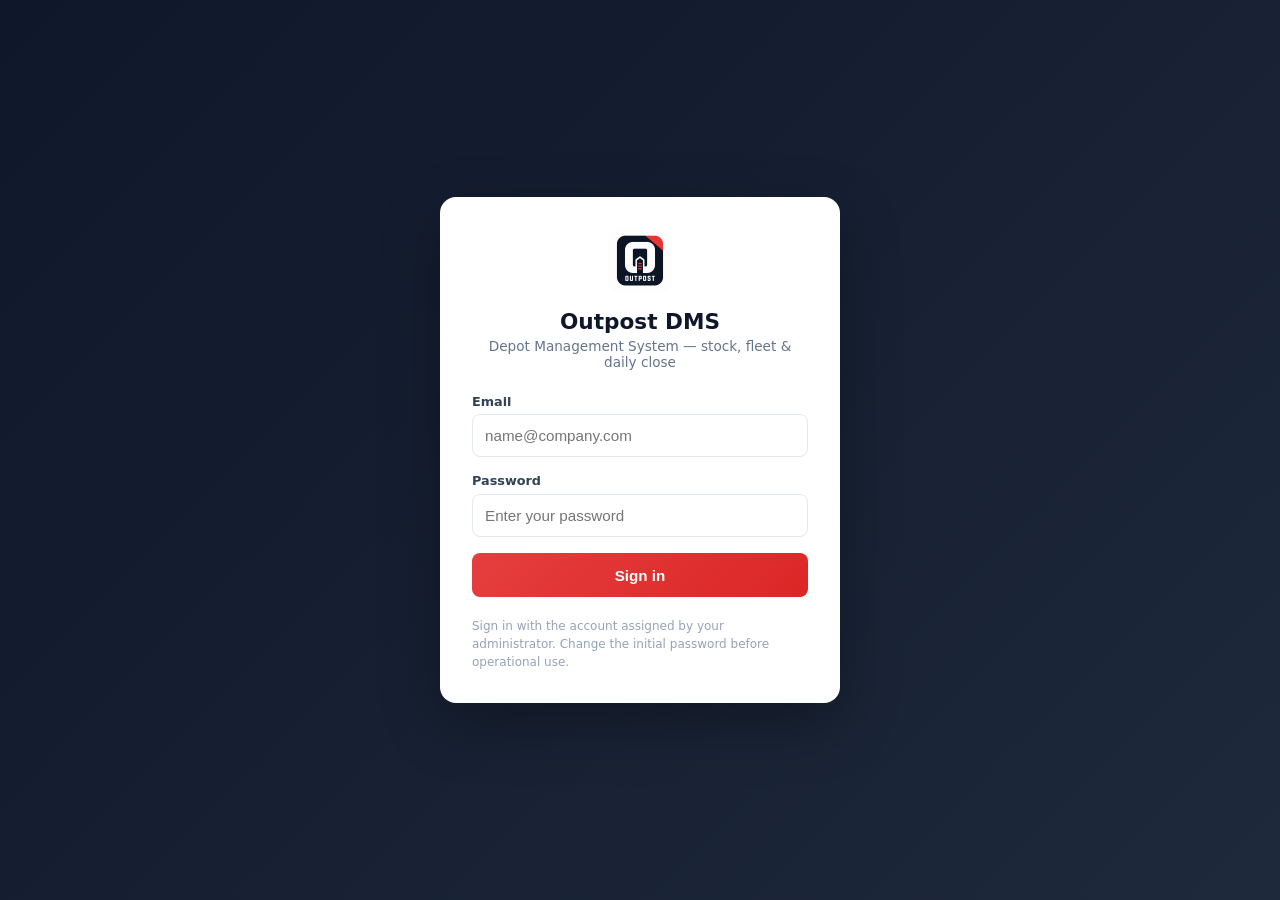
==== commit 5b13887d: "ready for testing" ====
--- a/public/index.html
+++ b/public/index.html
@@ -1,62 +1,9 @@
-<!DOCTYPE html>
+<!doctype html>
 <html lang="en">
 <head>
-  <meta charset="UTF-8"/>
-  <meta name="viewport" content="width=device-width,initial-scale=1.0"/>
-  <title>Lapok IMS &mdash; Sign in</title>
-  <link href="https://fonts.googleapis.com/css2?family=Inter:wght@400;500;600;700&display=swap" rel="stylesheet"/>
-
-  <link rel="stylesheet" href="css/login.css">
+  <meta charset="utf-8">
+  <meta http-equiv="refresh" content="0;url=../login.html">
+  <title>Outpost DMS</title>
 </head>
-<body>
-  <div class="card">
-    <div class="logo">
-      <div class="mark">CC</div>
-      <div>
-        <h1>Lapok IMS</h1>
-        <p class="sub">CC Outlet &mdash; Kampala Branch</p>
-      </div>
-    </div>
-    <div class="err" id="err"></div>
-    <form id="loginForm">
-      <label for="email">Email</label>
-      <input id="email" name="email" type="email" required autocomplete="username" placeholder="name@company.com"/>
-      <label for="password">Password</label>
-      <input id="password" name="password" type="password" required autocomplete="current-password" placeholder="Enter your password"/>
-      <button type="submit" id="btn">Sign in</button>
-    </form>
-    <p class="hint">Use your assigned account. Contact your administrator if access is required.</p>
-  </div>
-  <script src="js/lapok.js"></script>
-  <script>
-    const form = document.getElementById('loginForm');
-    const err = document.getElementById('err');
-    const btn = document.getElementById('btn');
-
-    LapokAPI.me().then((data) => {
-      if (data.authenticated) window.location.href = 'app.html';
-    }).catch(() => {});
-
-    form.addEventListener('submit', async (e) => {
-      e.preventDefault();
-      err.style.display = 'none';
-      btn.disabled = true;
-      btn.textContent = 'Signing in…';
-
-      try {
-        await LapokAPI.login(
-          document.getElementById('email').value,
-          document.getElementById('password').value
-        );
-        window.location.href = 'app.html';
-      } catch (ex) {
-        err.textContent = ex.message;
-        err.style.display = 'block';
-      } finally {
-        btn.disabled = false;
-        btn.textContent = 'Sign in';
-      }
-    });
-  </script>
-</body>
+<body><p><a href="../login.html">Sign in to Outpost DMS</a></p></body>
 </html>
